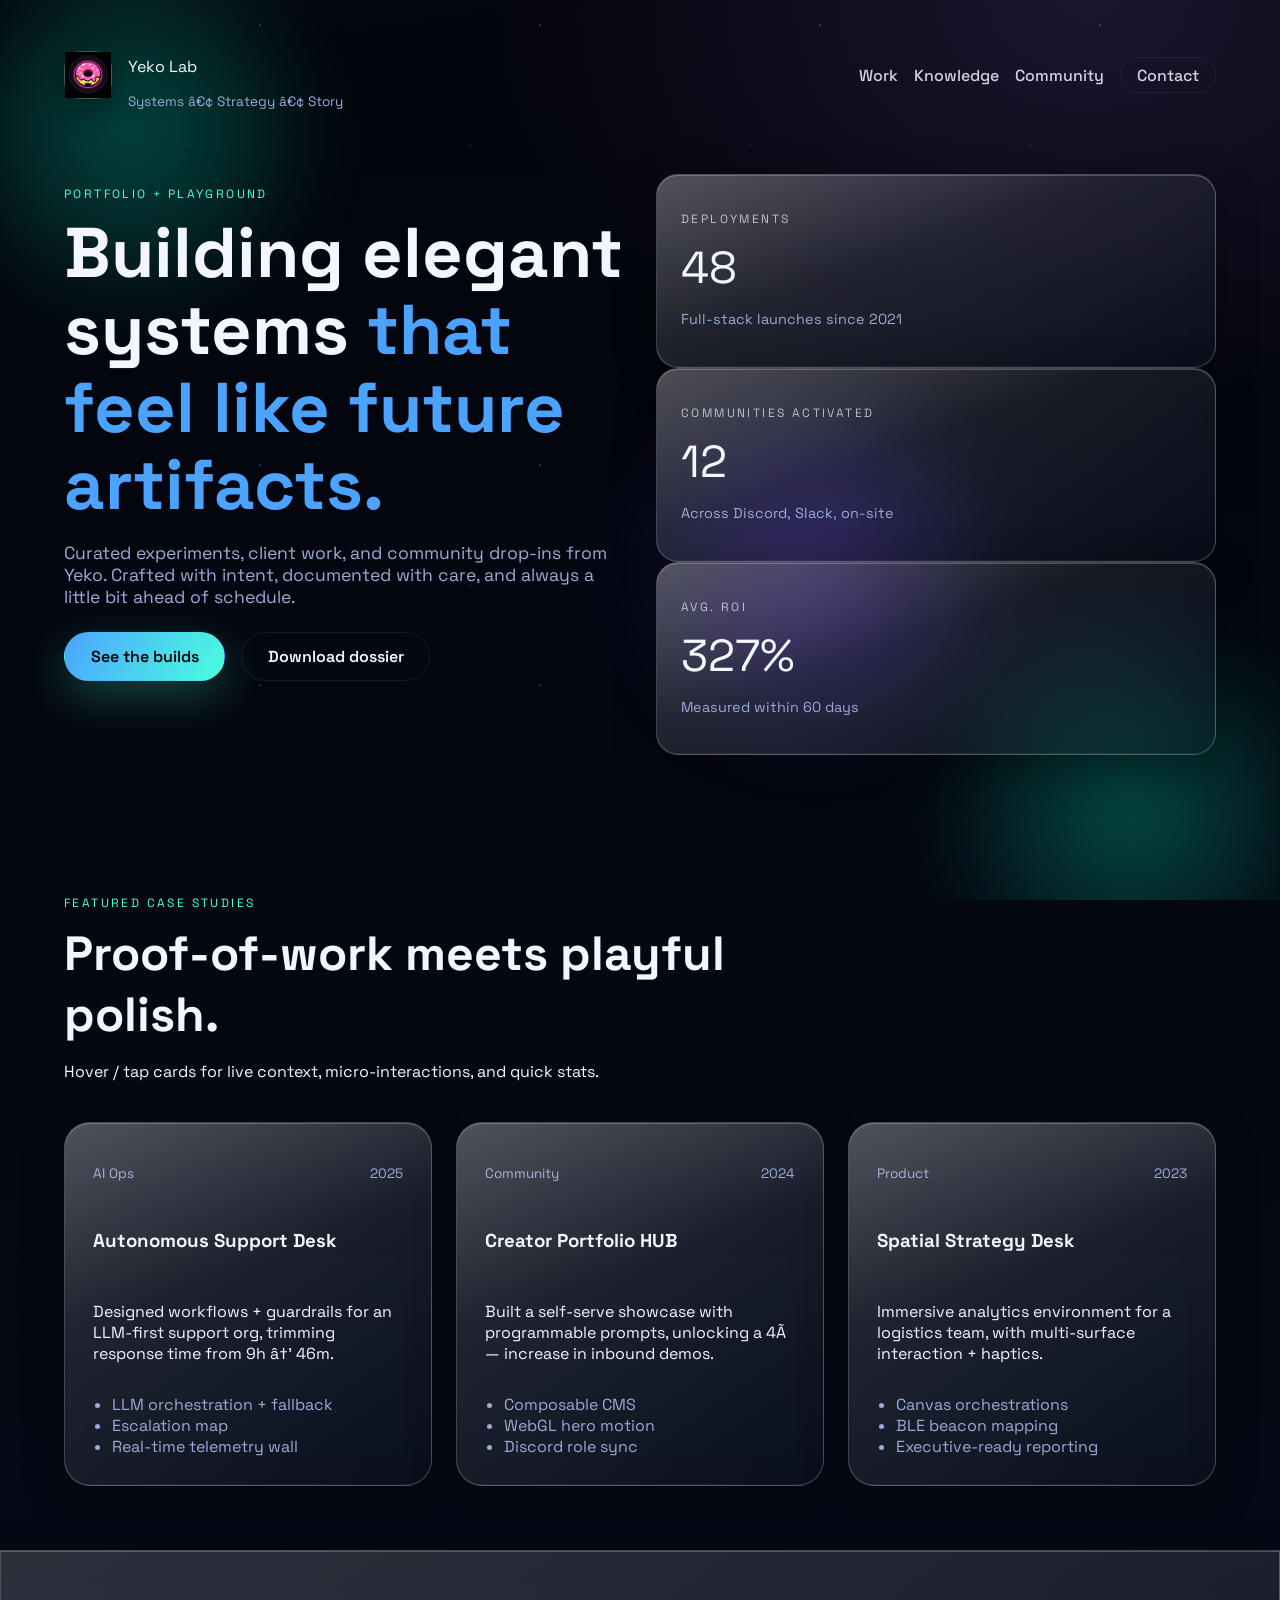
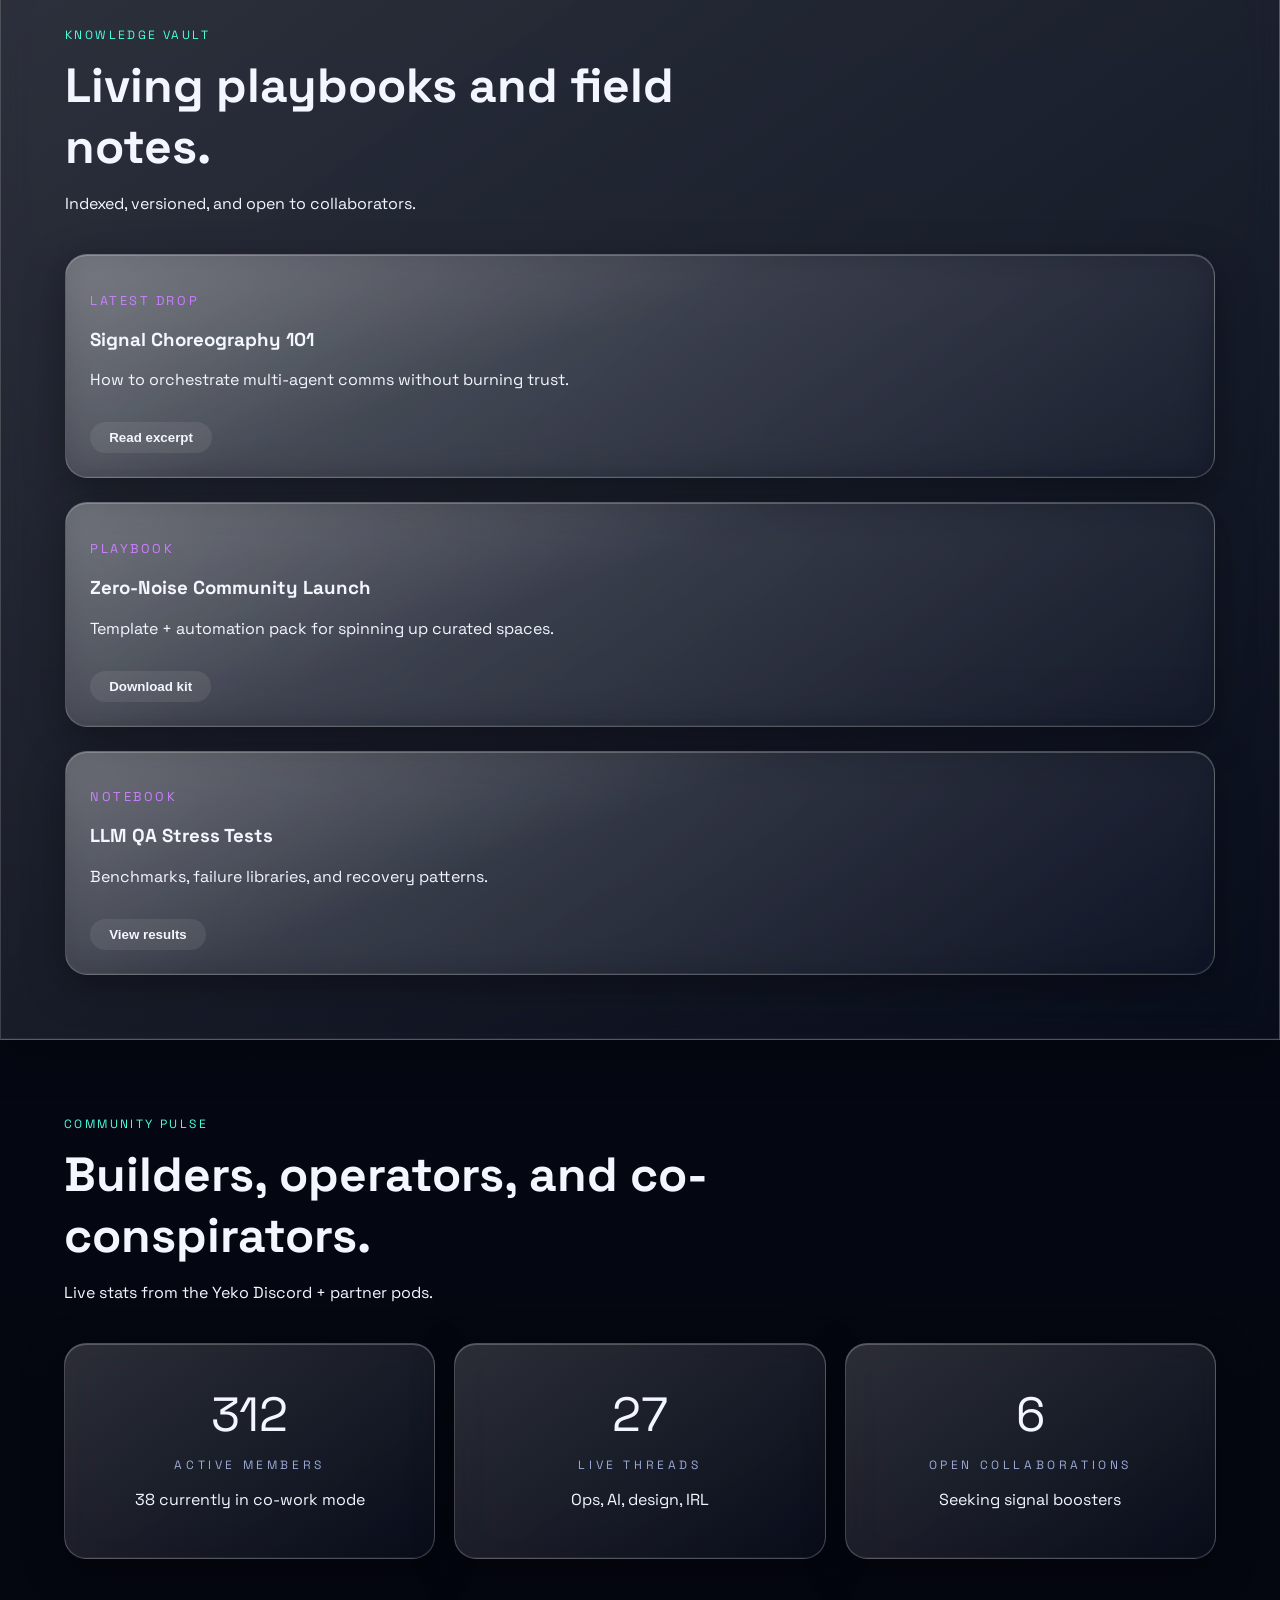
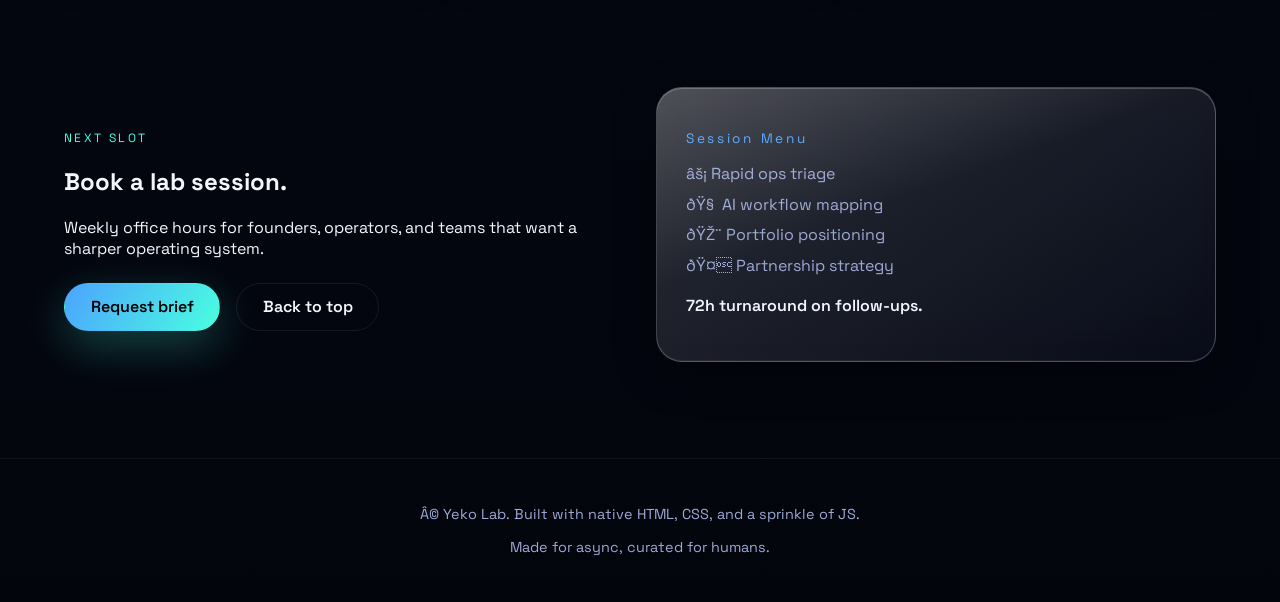
==== web/yeko-site/index.html @ 8ded2110 "Implement dark moving space background and liquid-glass panels; sync logo to uploaded server icon" ====
﻿<!DOCTYPE html>
<html lang="en">
  <head>
    <meta charset="UTF-8" />
    <meta name="viewport" content="width=device-width, initial-scale=1" />
    <title>Landing Page</title>
    <link rel="preconnect" href="https://fonts.googleapis.com" />
    <link rel="preconnect" href="https://fonts.gstatic.com" crossorigin />
    <link
      href="https://fonts.googleapis.com/css2?family=Space+Grotesk:wght@400;500;600;700&display=swap"
      rel="stylesheet"
    />
    <link rel="stylesheet" href="styles.css" />
  </head>
  <body>
    <div class="ambient">
      <span class="orb orb--one"></span>
      <span class="orb orb--two"></span>
      <span class="orb orb--three"></span>
    </div>

    <div class="noise"></div>

    <header class="hero" id="top">
      <nav class="nav">
        <div class="logo">
          <span class="logo__mark"><img src="./logo-donut-fang.png" alt="Server logo" /></span>
          <div>
            <p class="logo__title">Yeko Lab</p>
            <p class="logo__subtitle">Systems â€¢ Strategy â€¢ Story</p>
          </div>
        </div>
        <div class="nav__links">
          <a href="#work">Work</a>
          <a href="#knowledge">Knowledge</a>
          <a href="#community">Community</a>
          <a href="#contact" class="pill">Contact</a>
        </div>
      </nav>

      <div class="hero__content">
        <div>
          <p class="tag">Portfolio + Playground</p>
          <h1>
            Building elegant systems
            <span>that feel like future artifacts.</span>
          </h1>
          <p class="lede">
            Curated experiments, client work, and community drop-ins from Yeko.
            Crafted with intent, documented with care, and always a little bit
            ahead of schedule.
          </p>
          <div class="hero__actions">
            <a class="btn primary" href="#work">See the builds</a>
            <a class="btn ghost" href="#knowledge">Download dossier</a>
          </div>
        </div>
        <div class="hero__metrics">
          <div class="metric-card">
            <p class="metric-card__label">Deployments</p>
            <p class="metric-card__value">48</p>
            <p class="metric-card__hint">Full-stack launches since 2021</p>
          </div>
          <div class="metric-card">
            <p class="metric-card__label">Communities Activated</p>
            <p class="metric-card__value">12</p>
            <p class="metric-card__hint">Across Discord, Slack, on-site</p>
          </div>
          <div class="metric-card">
            <p class="metric-card__label">Avg. ROI</p>
            <p class="metric-card__value">327%</p>
            <p class="metric-card__hint">Measured within 60 days</p>
          </div>
        </div>
      </div>
    </header>

    <main>
      <section class="section" id="work">
        <div class="section__header">
          <p class="tag">Featured Case Studies</p>
          <h2>Proof-of-work meets playful polish.</h2>
          <p>
            Hover / tap cards for live context, micro-interactions, and quick
            stats.
          </p>
        </div>
        <div class="case-grid">
          <article class="case" data-tilt>
            <div class="case__meta">
              <p class="case__tag">AI Ops</p>
              <p class="case__year">2025</p>
            </div>
            <h3>Autonomous Support Desk</h3>
            <p>
              Designed workflows + guardrails for an LLM-first support org,
              trimming response time from 9h â†’ 46m.
            </p>
            <ul>
              <li>LLM orchestration + fallback</li>
              <li>Escalation map</li>
              <li>Real-time telemetry wall</li>
            </ul>
          </article>

          <article class="case" data-tilt>
            <div class="case__meta">
              <p class="case__tag">Community</p>
              <p class="case__year">2024</p>
            </div>
            <h3>Creator Portfolio HUB</h3>
            <p>
              Built a self-serve showcase with programmable prompts, unlocking a
              4Ã— increase in inbound demos.
            </p>
            <ul>
              <li>Composable CMS</li>
              <li>WebGL hero motion</li>
              <li>Discord role sync</li>
            </ul>
          </article>

          <article class="case" data-tilt>
            <div class="case__meta">
              <p class="case__tag">Product</p>
              <p class="case__year">2023</p>
            </div>
            <h3>Spatial Strategy Desk</h3>
            <p>
              Immersive analytics environment for a logistics team, with
              multi-surface interaction + haptics.
            </p>
            <ul>
              <li>Canvas orchestrations</li>
              <li>BLE beacon mapping</li>
              <li>Executive-ready reporting</li>
            </ul>
          </article>
        </div>
      </section>

      <section class="section section--alt" id="knowledge">
        <div class="section__header">
            <p class="tag">Knowledge Vault</p>
            <h2>Living playbooks and field notes.</h2>
            <p>Indexed, versioned, and open to collaborators.</p>
        </div>
        <div class="timeline">
          <article class="timeline__item">
            <p class="timeline__label">Latest Drop</p>
            <h3>Signal Choreography 101</h3>
            <p>How to orchestrate multi-agent comms without burning trust.</p>
            <button class="chip">Read excerpt</button>
          </article>
          <article class="timeline__item">
            <p class="timeline__label">Playbook</p>
            <h3>Zero-Noise Community Launch</h3>
            <p>Template + automation pack for spinning up curated spaces.</p>
            <button class="chip">Download kit</button>
          </article>
          <article class="timeline__item">
            <p class="timeline__label">Notebook</p>
            <h3>LLM QA Stress Tests</h3>
            <p>Benchmarks, failure libraries, and recovery patterns.</p>
            <button class="chip">View results</button>
          </article>
        </div>
      </section>

      <section class="section" id="community">
        <div class="section__header">
          <p class="tag">Community Pulse</p>
          <h2>Builders, operators, and co-conspirators.</h2>
          <p>Live stats from the Yeko Discord + partner pods.</p>
        </div>
        <div class="community-grid">
          <div class="community-card" data-spark>
            <p class="community-card__value">312</p>
            <p class="community-card__label">Active Members</p>
            <p class="community-card__hint">38 currently in co-work mode</p>
          </div>
          <div class="community-card" data-spark>
            <p class="community-card__value">27</p>
            <p class="community-card__label">Live Threads</p>
            <p class="community-card__hint">Ops, AI, design, IRL</p>
          </div>
          <div class="community-card" data-spark>
            <p class="community-card__value">6</p>
            <p class="community-card__label">Open Collaborations</p>
            <p class="community-card__hint">Seeking signal boosters</p>
          </div>
        </div>
      </section>

      <section class="section section--cta" id="contact">
        <div class="cta">
          <div>
            <p class="tag">Next Slot</p>
            <h2>Book a lab session.</h2>
            <p>
              Weekly office hours for founders, operators, and teams that want a
              sharper operating system.
            </p>
            <div class="hero__actions">
              <a class="btn primary" href="mailto:hello@yeko.studio">Request brief</a>
              <a class="btn ghost" href="#top">Back to top</a>
            </div>
          </div>
          <div class="cta__card" data-tilt>
            <p class="cta__title">Session Menu</p>
            <ul>
              <li>âš¡ Rapid ops triage</li>
              <li>ðŸ§  AI workflow mapping</li>
              <li>ðŸŽ¨ Portfolio positioning</li>
              <li>ðŸ¤ Partnership strategy</li>
            </ul>
            <p class="cta__footer">72h turnaround on follow-ups.</p>
          </div>
        </div>
      </section>
    </main>

    <footer class="footer">
      <p>Â© <span id="year"></span> Yeko Lab. Built with native HTML, CSS, and a sprinkle of JS.</p>
      <p>Made for async, curated for humans.</p>
    </footer>

    <script src="script.js"></script>
  </body>
</html>
---- web/yeko-site/styles.css ----
﻿:root {
  font-family: "Space Grotesk", system-ui, -apple-system, BlinkMacSystemFont, "Segoe UI", sans-serif;
  color-scheme: dark;
  --bg: #04050a;
  --fg: #f4f6ff;
  --muted: #9caad6;
  --accent: #49ffe0;
  --accent-2: #4ca3ff;
  --accent-3: #c26eff;
  --glass: rgba(11, 13, 25, 0.9);
  --border: rgba(255, 255, 255, 0.08);
}

* {
  box-sizing: border-box;
}

body {
  margin: 0;
  min-height: 100vh;
  background:
    radial-gradient(circle at 20% 10%, rgba(76, 163, 255, 0.2), transparent 45%),
    radial-gradient(circle at 80% 0%, rgba(194, 110, 255, 0.18), transparent 40%),
    linear-gradient(180deg, #02030a 0%, #050814 45%, #03040b 100%);
  color: var(--fg);
  overflow-x: hidden;
}

a {
  color: var(--fg);
  text-decoration: none;
}

.ambient {
  position: fixed;
  inset: 0;
  overflow: hidden;
  pointer-events: none;
  z-index: 0;
}

.orb {
  position: absolute;
  width: 420px;
  height: 420px;
  background: radial-gradient(circle, rgba(60, 255, 208, 0.35), transparent 70%);
  filter: blur(30px);
  animation: float 18s ease-in-out infinite;
}

.orb--one { top: -80px; left: -80px; }
.orb--two { bottom: -120px; right: -60px; animation-duration: 22s; }
.orb--three { top: 40%; right: 20%; animation-duration: 26s; background: radial-gradient(circle, rgba(99, 71, 255, 0.4), transparent 70%); }

@keyframes float {
  0% { transform: translate3d(0, 0, 0); }
  50% { transform: translate3d(30px, -20px, 0); }
  100% { transform: translate3d(0, 0, 0); }
}

.noise {
  position: fixed;
  inset: 0;
  background-image: url("data:image/svg+xml,%3Csvg xmlns='http://www.w3.org/2000/svg' width='300' height='300' viewBox='0 0 300 300'%3E%3Crect width='300' height='300' fill='rgba(0,0,0,0)'/%3E%3Ccircle cx='10' cy='10' r='1' fill='rgba(255,255,255,0.03)'/%3E%3C/svg%3E");
  opacity: 0.4;
  mix-blend-mode: screen;
  pointer-events: none;
  z-index: 0;
}

.hero {
  position: relative;
  z-index: 1;
  padding: 2.5rem clamp(1.5rem, 5vw, 4rem) 4rem;
}

.nav {
  display: flex;
  justify-content: space-between;
  align-items: center;
  gap: 1rem;
}

.logo {
  display: flex;
  align-items: center;
  gap: 1rem;
}

.logo__mark {
  width: 48px;
  height: 48px;
  border-radius: 16px;
  background: linear-gradient(135deg, var(--accent-2), var(--accent));
  display: grid;
  place-items: center;
  font-weight: 700;
}

.logo__subtitle {
  color: var(--muted);
  margin: 0;
  font-size: 0.85rem;
}

.nav__links {
  display: flex;
  gap: 1rem;
  align-items: center;
}

.nav__links a {
  font-weight: 500;
  opacity: 0.85;
}

.nav__links .pill {
  border: 1px solid var(--border);
  padding: 0.4rem 1rem;
  border-radius: 999px;
  transition: border-color 0.3s;
}

.nav__links .pill:hover {
  border-color: var(--accent);
}

.hero__content {
  margin-top: 4rem;
  display: grid;
  grid-template-columns: repeat(auto-fit, minmax(280px, 1fr));
  gap: 2rem;
}

.tag {
  text-transform: uppercase;
  letter-spacing: 0.2em;
  font-size: 0.75rem;
  color: var(--accent);
}

.hero h1 {
  font-size: clamp(2.8rem, 6vw, 4.4rem);
  line-height: 1.1;
  margin: 0.8rem 0 1rem;
}

.hero h1 span {
  color: var(--accent-2);
}

.lede {
  color: var(--muted);
  font-size: 1.1rem;
  max-width: 52ch;
}

.hero__actions {
  display: flex;
  flex-wrap: wrap;
  gap: 1rem;
  margin-top: 1.5rem;
}

.btn {
  display: inline-flex;
  align-items: center;
  justify-content: center;
  padding: 0.8rem 1.6rem;
  border-radius: 999px;
  font-weight: 600;
  border: 1px solid transparent;
  cursor: pointer;
  transition: transform 0.2s, box-shadow 0.2s;
}

.btn.primary {
  background: linear-gradient(120deg, var(--accent-2), var(--accent));
  color: #020205;
  box-shadow: 0 15px 45px rgba(73, 255, 224, 0.25);
}

.btn.ghost {
  border-color: var(--border);
  color: var(--fg);
}

.btn:hover {
  transform: translateY(-3px);
}

.metric-card {
  background: rgba(7, 10, 20, 0.8);
  border: 1px solid var(--border);
  padding: 1.5rem;
  border-radius: 22px;
  backdrop-filter: blur(16px);
  box-shadow: 0 20px 60px rgba(0, 0, 0, 0.4);
}

.metric-card__label {
  opacity: 0.7;
  text-transform: uppercase;
  font-size: 0.75rem;
  letter-spacing: 0.2em;
}

.metric-card__value {
  font-size: 2.8rem;
  margin: 0.5rem 0;
}

.metric-card__hint {
  color: var(--muted);
  font-size: 0.9rem;
}

main {
  position: relative;
  z-index: 1;
}

.section {
  padding: 4rem clamp(1.5rem, 5vw, 4rem);
}

.section--alt {
  background: rgba(4, 6, 12, 0.7);
}

.section__header {
  max-width: 720px;
  margin-bottom: 2.5rem;
}

.section__header h2 {
  font-size: clamp(2rem, 4vw, 3rem);
  margin: 0.4rem 0 0.6rem;
}

.case-grid {
  display: grid;
  grid-template-columns: repeat(auto-fit, minmax(280px, 1fr));
  gap: 1.5rem;
}

.case {
  padding: 1.75rem;
  border-radius: 26px;
  background: rgba(10, 14, 25, 0.8);
  border: 1px solid var(--border);
  min-height: 340px;
  display: flex;
  flex-direction: column;
  gap: 0.9rem;
  transition: transform 0.4s ease, border-color 0.2s ease;
  transform-style: preserve-3d;
}

.case:hover {
  border-color: rgba(73, 255, 224, 0.4);
  transform: translateY(-8px);
}

.case__meta {
  display: flex;
  justify-content: space-between;
  font-size: 0.85rem;
  color: var(--muted);
}

.case ul {
  padding-left: 1.2rem;
  margin: 0;
  color: var(--muted);
}

.section--alt .timeline {
  display: grid;
  gap: 1.5rem;
}

.timeline__item {
  padding: 1.5rem;
  border-radius: 22px;
  border: 1px solid var(--border);
  background: rgba(8, 12, 22, 0.8);
  box-shadow: inset 0 0 0 1px rgba(255, 255, 255, 0.02);
}

.timeline__label {
  color: var(--accent-3);
  font-size: 0.8rem;
  letter-spacing: 0.2em;
  text-transform: uppercase;
}

.chip {
  margin-top: 1rem;
  padding: 0.5rem 1.2rem;
  border-radius: 999px;
  border: none;
  background: rgba(255, 255, 255, 0.08);
  color: var(--fg);
  font-weight: 600;
  cursor: pointer;
  transition: background 0.3s;
}

.chip:hover {
  background: rgba(73, 255, 224, 0.2);
}

.community-grid {
  display: grid;
  grid-template-columns: repeat(auto-fit, minmax(220px, 1fr));
  gap: 1.2rem;
}

.community-card {
  padding: 2rem 1.5rem;
  border-radius: 22px;
  border: 1px solid var(--border);
  background: rgba(5, 10, 20, 0.85);
  text-align: center;
  position: relative;
  overflow: hidden;
}

.community-card::after {
  content: "";
  position: absolute;
  inset: 1px;
  border-radius: inherit;
  background: radial-gradient(circle, rgba(73, 255, 224, 0.1), transparent 70%);
  opacity: 0;
  transition: opacity 0.4s;
}

.community-card:hover::after {
  opacity: 1;
}

.community-card__value {
  font-size: 3rem;
  margin: 0.5rem 0;
}

.community-card__label {
  text-transform: uppercase;
  font-size: 0.75rem;
  letter-spacing: 0.3em;
  color: var(--muted);
}

.section--cta {
  padding-bottom: 6rem;
}

.cta {
  display: grid;
  grid-template-columns: repeat(auto-fit, minmax(280px, 1fr));
  gap: 2rem;
  align-items: center;
}

.cta__card {
  padding: 1.8rem;
  border-radius: 26px;
  border: 1px solid var(--border);
  background: rgba(8, 12, 25, 0.85);
}

.cta__title {
  font-size: 0.85rem;
  letter-spacing: 0.2em;
  color: var(--accent-2);
}

.cta__card ul {
  list-style: none;
  padding: 0;
  margin: 1rem 0 0;
  display: flex;
  flex-direction: column;
  gap: 0.6rem;
  color: var(--muted);
}

.cta__footer {
  margin-top: 1.2rem;
  color: var(--fg);
  font-weight: 600;
}

.footer {
  text-align: center;
  padding: 2rem;
  color: var(--muted);
  font-size: 0.9rem;
  border-top: 1px solid rgba(255, 255, 255, 0.05);
}

[data-reveal] {
  opacity: 0;
  transform: translateY(20px);
  transition: opacity 0.8s ease, transform 0.8s ease;
}

[data-reveal].is-visible {
  opacity: 1;
  transform: translateY(0);
}

@media (max-width: 720px) {
  .nav__links {
    flex-wrap: wrap;
    justify-content: flex-end;
  }

  .hero {
    padding-top: 1.5rem;
  }

  .hero__content {
    margin-top: 2rem;
  }

  .case {
    min-height: 0;
  }
}

.metric-card,
.case,
.timeline__item,
.community-card,
.cta__card,
.section--alt {
  background: rgba(10, 16, 32, 0.35) !important;
  backdrop-filter: blur(14px) saturate(1.1);
  -webkit-backdrop-filter: blur(14px) saturate(1.1);
  border: 1px solid rgba(255, 255, 255, 0.14) !important;
}

/* === Space Theme Overrides === */
.ambient::before,
.ambient::after {
  content: "";
  position: absolute;
  inset: -20%;
  background-repeat: repeat;
  pointer-events: none;
}

.ambient::before {
  background-image:
    radial-gradient(2px 2px at 20px 30px, rgba(255,255,255,0.9), transparent 45%),
    radial-gradient(1.5px 1.5px at 120px 80px, rgba(173,216,255,0.85), transparent 45%),
    radial-gradient(1.8px 1.8px at 240px 140px, rgba(255,220,255,0.8), transparent 45%);
  background-size: 280px 220px;
  animation: starDriftA 90s linear infinite;
  opacity: 0.55;
}

.ambient::after {
  background-image:
    radial-gradient(1.2px 1.2px at 50px 60px, rgba(255,255,255,0.85), transparent 45%),
    radial-gradient(1.4px 1.4px at 180px 130px, rgba(146,192,255,0.8), transparent 45%),
    radial-gradient(1px 1px at 260px 40px, rgba(214,181,255,0.8), transparent 45%);
  background-size: 320px 260px;
  animation: starDriftB 140s linear infinite;
  opacity: 0.45;
}

@keyframes starDriftA {
  from { transform: translate3d(0, 0, 0); }
  to { transform: translate3d(-220px, -140px, 0); }
}

@keyframes starDriftB {
  from { transform: translate3d(0, 0, 0); }
  to { transform: translate3d(-320px, -190px, 0); }
}

.metric-card,
.case,
.timeline__item,
.community-card,
.cta__card,
.section--alt,
.purpose-card,
.discord-card {
  background: rgba(10, 16, 32, 0.35) !important;
  border: 1px solid rgba(255, 255, 255, 0.14) !important;
  backdrop-filter: blur(14px) saturate(1.1);
  -webkit-backdrop-filter: blur(14px) saturate(1.1);
}

.logo__mark svg{width:100%;height:100%;display:block}


.logo__mark img{width:100%;height:100%;object-fit:cover;display:block}


/* stronger live-space + glass emphasis */
.ambient::before{animation: starDriftA 55s linear infinite !important; opacity:.72 !important;}
.ambient::after{animation: starDriftB 95s linear infinite !important; opacity:.62 !important;}
.metric-card,.case,.timeline__item,.community-card,.cta__card,.section--alt,.purpose-card,.discord-card{
  background: rgba(8, 14, 30, 0.28) !important;
  border: 1px solid rgba(255,255,255,0.20) !important;
  backdrop-filter: blur(18px) saturate(1.2) !important;
  -webkit-backdrop-filter: blur(18px) saturate(1.2) !important;
}

/* === Liquid Glass + Dark Moving Space Theme (override) === */
:root{
  --bg:#04070f;
  --glass-fill: rgba(18, 24, 42, 0.34);
  --glass-stroke: rgba(255,255,255,0.22);
  --glass-highlight: rgba(255,255,255,0.32);
}

body{
  background:
    radial-gradient(1200px 700px at 20% -10%, rgba(99,126,255,0.22), transparent 60%),
    radial-gradient(1000px 700px at 85% 0%, rgba(171,120,255,0.14), transparent 60%),
    linear-gradient(180deg, #03050c 0%, #060a16 45%, #03050d 100%) !important;
}

.ambient{
  filter: saturate(1.15);
}

.ambient::before,
.ambient::after{
  content:"";
  position:absolute;
  inset:-25%;
  pointer-events:none;
  background-repeat:repeat;
}

.ambient::before{
  background-image:
    radial-gradient(2px 2px at 20px 30px, rgba(255,255,255,.92), transparent 45%),
    radial-gradient(1.5px 1.5px at 110px 90px, rgba(162,201,255,.86), transparent 45%),
    radial-gradient(1.8px 1.8px at 230px 150px, rgba(221,196,255,.85), transparent 45%);
  background-size: 280px 220px;
  animation: starfieldDriftA 58s linear infinite;
  opacity:.62;
}

.ambient::after{
  background-image:
    radial-gradient(1.1px 1.1px at 60px 60px, rgba(255,255,255,.85), transparent 45%),
    radial-gradient(1.5px 1.5px at 160px 120px, rgba(151,190,255,.8), transparent 45%),
    radial-gradient(1px 1px at 260px 30px, rgba(224,201,255,.8), transparent 45%);
  background-size: 340px 260px;
  animation: starfieldDriftB 96s linear infinite;
  opacity:.5;
}

@keyframes starfieldDriftA { from {transform:translate3d(0,0,0)} to {transform:translate3d(-280px,-180px,0)} }
@keyframes starfieldDriftB { from {transform:translate3d(0,0,0)} to {transform:translate3d(-360px,-220px,0)} }

/* stronger moving nebula orbs */
.orb{filter: blur(36px) saturate(1.2) !important; opacity:.8}
.orb--one{animation-duration: 22s !important}
.orb--two{animation-duration: 30s !important}
.orb--three{animation-duration: 38s !important}

/* Liquid glass panels */
.metric-card,
.case,
.timeline__item,
.community-card,
.cta__card,
.section--alt,
.purpose-card,
.discord-card{
  position: relative;
  overflow: hidden;
  background: linear-gradient(145deg, rgba(255,255,255,0.16), var(--glass-fill)) !important;
  border: 1px solid var(--glass-stroke) !important;
  box-shadow:
    0 12px 40px rgba(0,0,0,.34),
    inset 0 1px 0 rgba(255,255,255,.22),
    inset 0 -1px 0 rgba(255,255,255,.06);
  backdrop-filter: blur(18px) saturate(1.25) contrast(1.04);
  -webkit-backdrop-filter: blur(18px) saturate(1.25) contrast(1.04);
}

.metric-card::before,
.case::before,
.timeline__item::before,
.cta__card::before{
  content:"";
  position:absolute;
  inset:0;
  pointer-events:none;
  background: linear-gradient(160deg, rgba(255,255,255,.34), rgba(255,255,255,0) 42%);
  opacity:.5;
}

.logo__mark{
  background: transparent !important;
  border: 1px solid rgba(255,255,255,0.22) !important;
  box-shadow: 0 10px 25px rgba(0,0,0,.32);
}
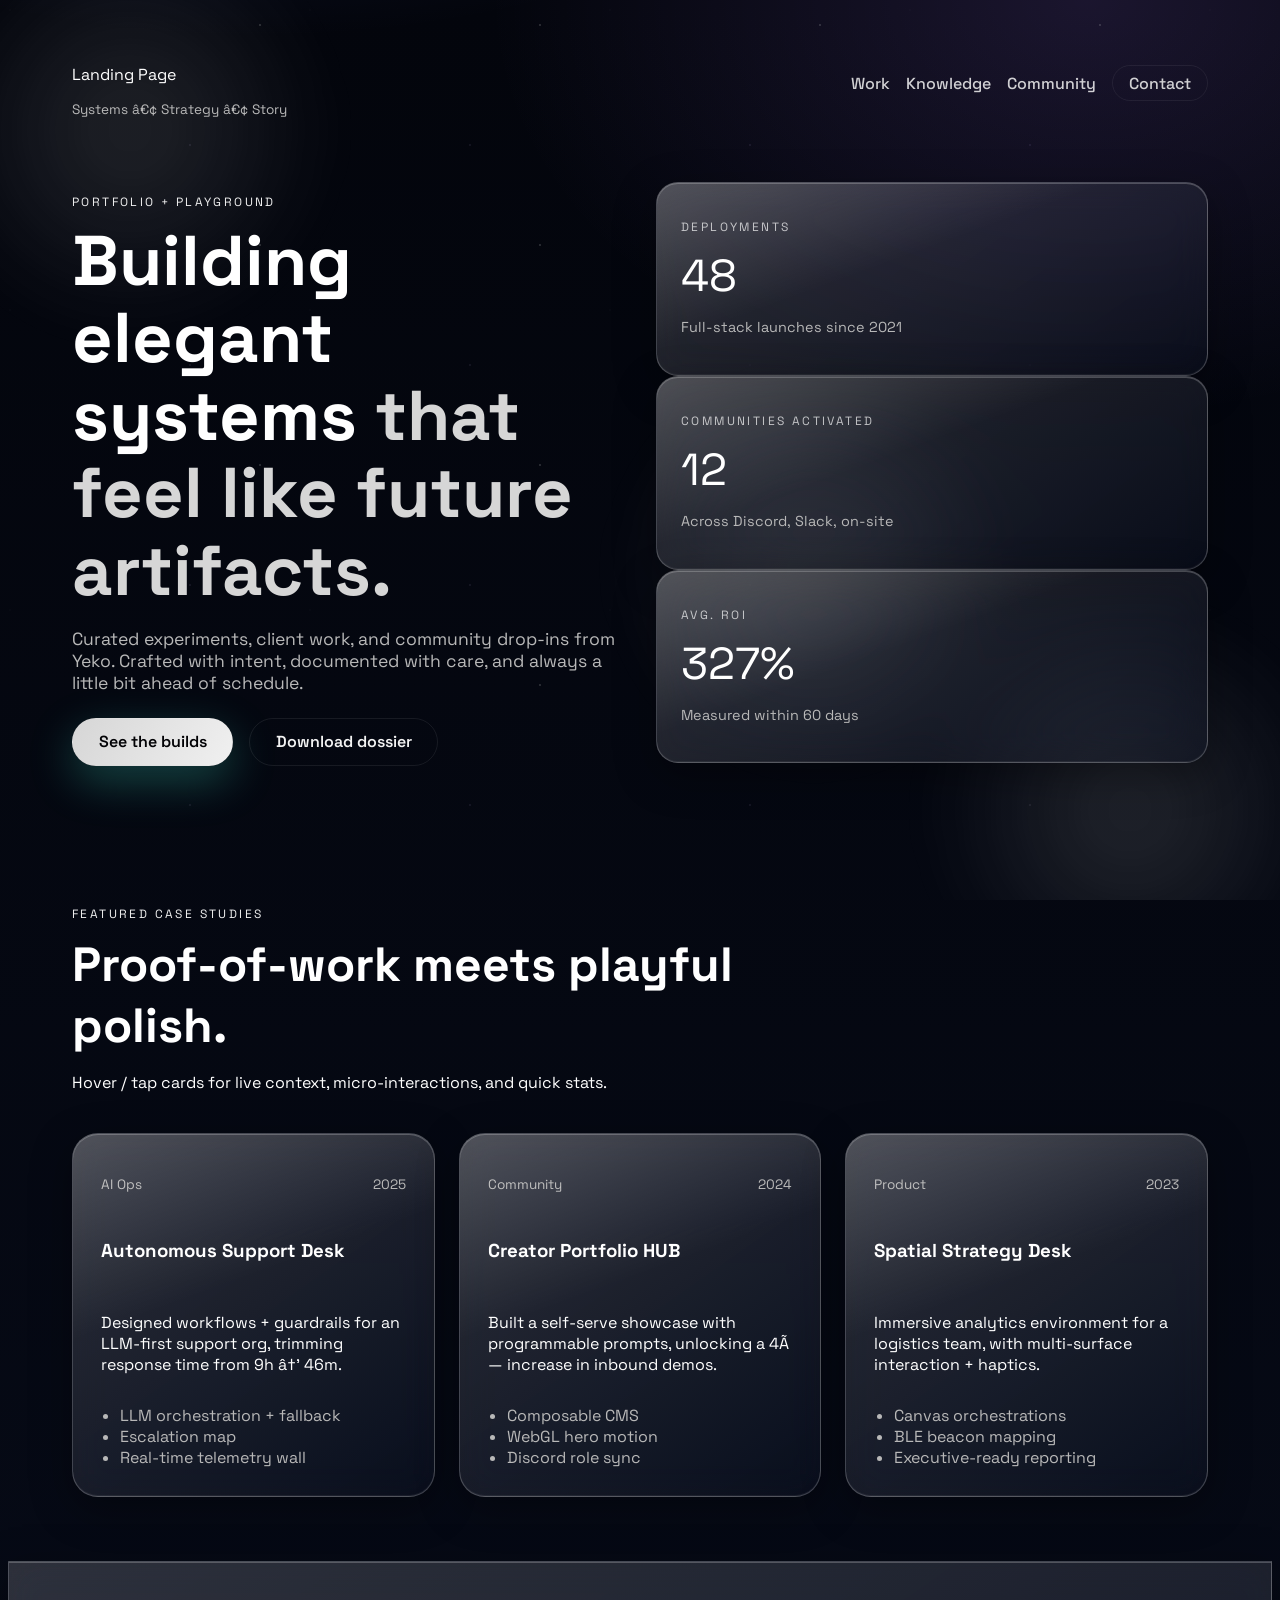
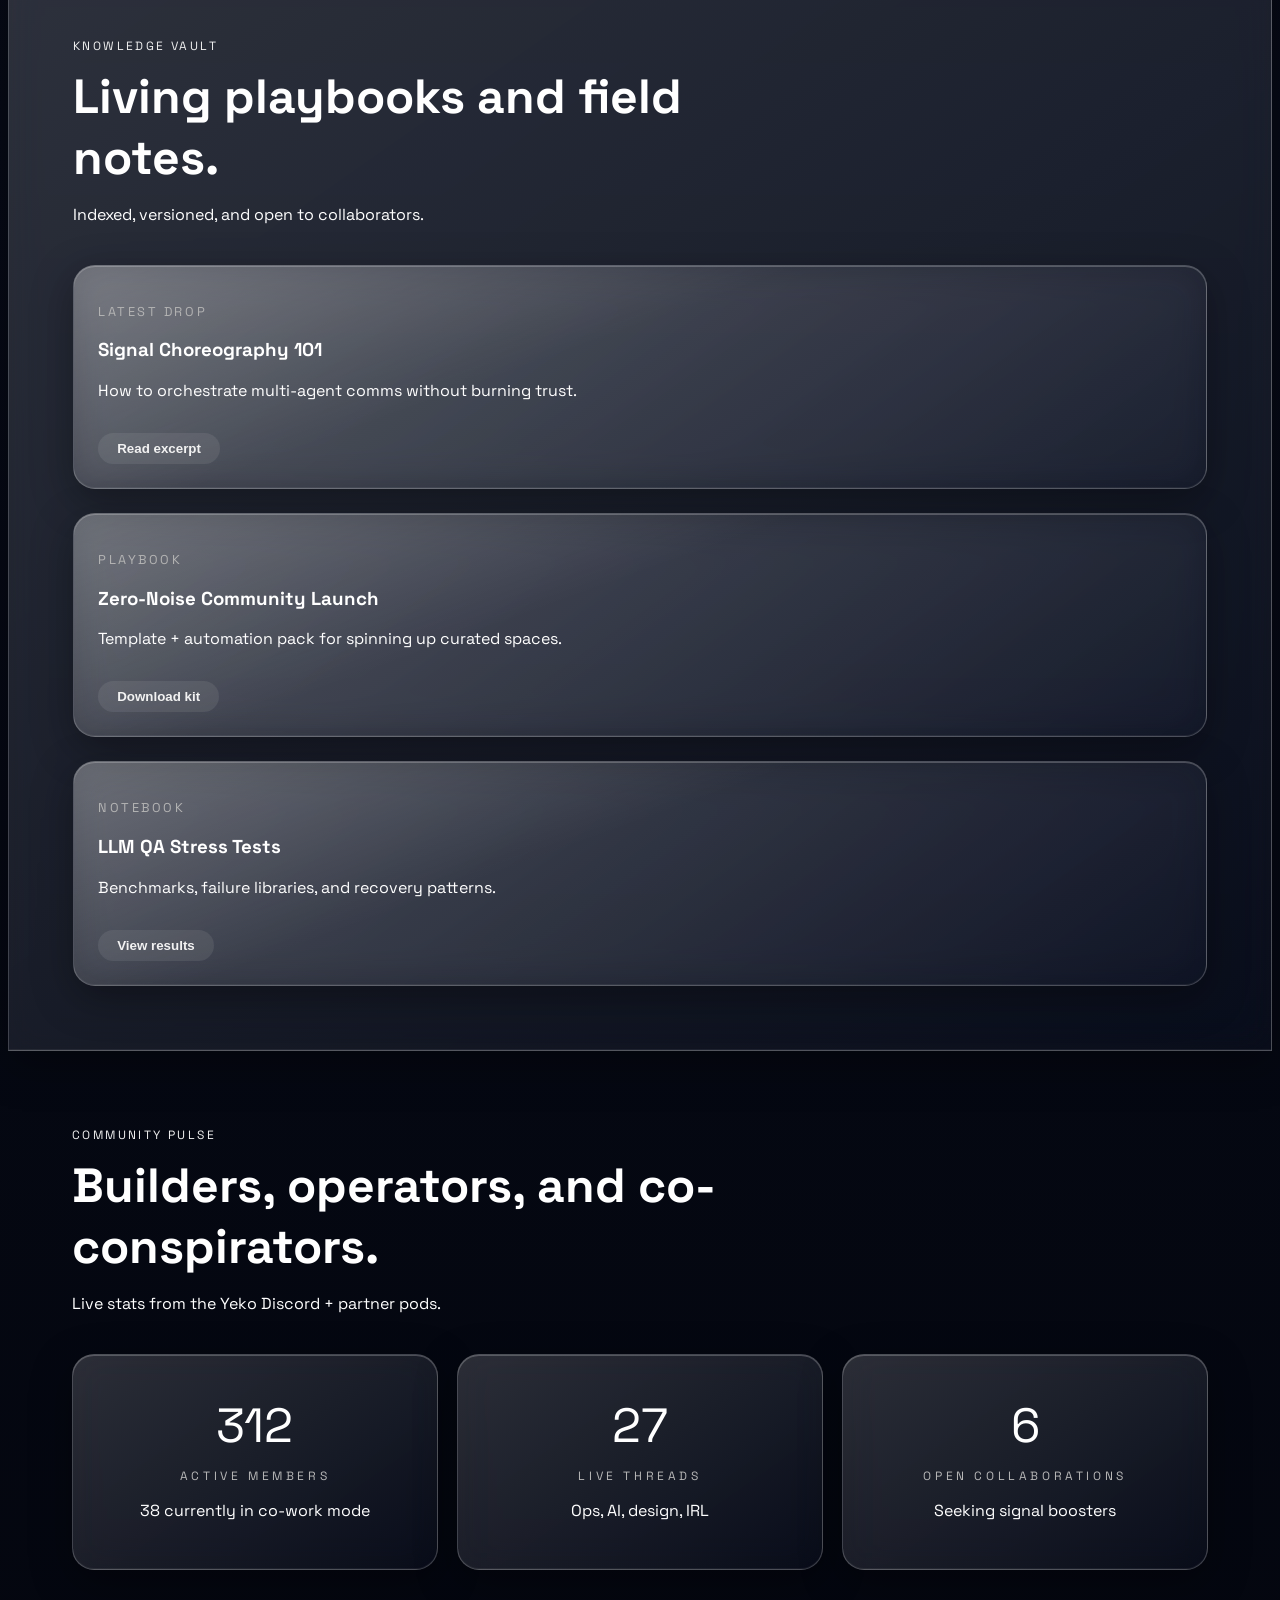
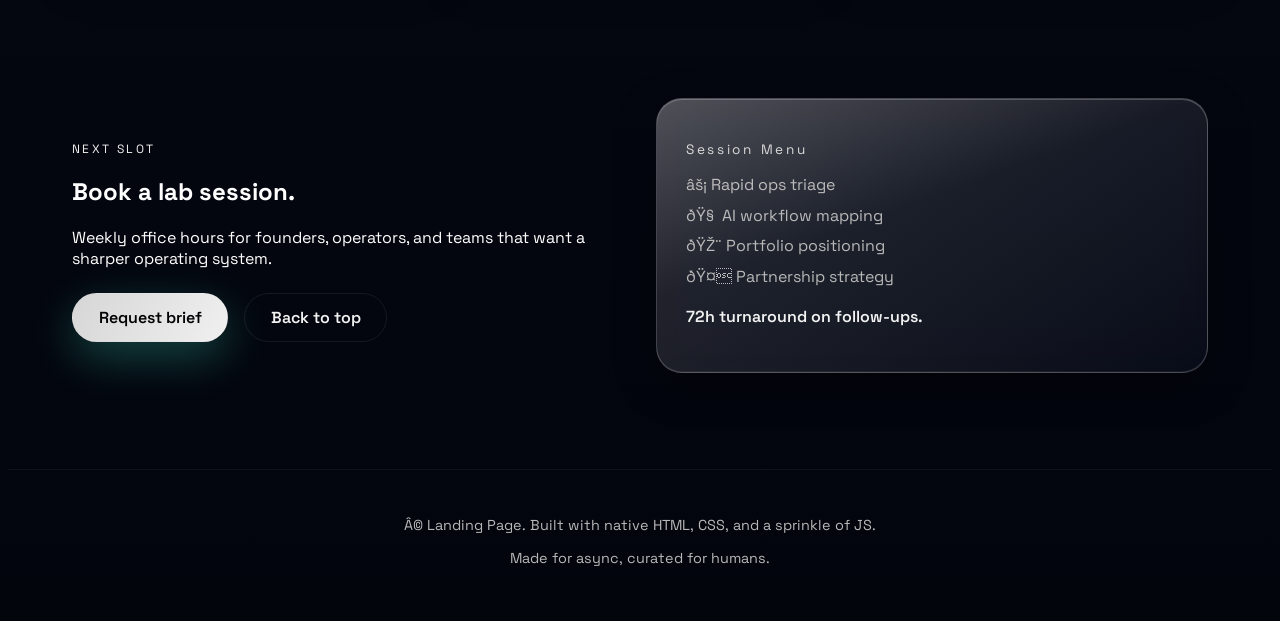
==== commit dec98c5c: "Rebrand landing to monochrome black/white, remove logo and Yeko Lab branding" ====
--- a/web/yeko-site/index.html
+++ b/web/yeko-site/index.html
@@ -24,9 +24,9 @@
     <header class="hero" id="top">
       <nav class="nav">
         <div class="logo">
-          <span class="logo__mark"><img src="./logo-donut-fang.png" alt="Server logo" /></span>
+          
           <div>
-            <p class="logo__title">Yeko Lab</p>
+            <p class="logo__title">Landing Page</p>
             <p class="logo__subtitle">Systems â€¢ Strategy â€¢ Story</p>
           </div>
         </div>
@@ -221,7 +221,7 @@
     </main>
 
     <footer class="footer">
-      <p>Â© <span id="year"></span> Yeko Lab. Built with native HTML, CSS, and a sprinkle of JS.</p>
+      <p>Â© <span id="year"></span> Landing Page. Built with native HTML, CSS, and a sprinkle of JS.</p>
       <p>Made for async, curated for humans.</p>
     </footer>
 
@@ -231,3 +231,4 @@
 
 
 
+
--- a/web/yeko-site/styles.css
+++ b/web/yeko-site/styles.css
@@ -1,12 +1,12 @@
 ﻿:root {
   font-family: "Space Grotesk", system-ui, -apple-system, BlinkMacSystemFont, "Segoe UI", sans-serif;
   color-scheme: dark;
-  --bg: #04050a;
-  --fg: #f4f6ff;
-  --muted: #9caad6;
-  --accent: #49ffe0;
-  --accent-2: #4ca3ff;
-  --accent-3: #c26eff;
+  --bg: #050505;
+  --fg: #f2f2f2;
+  --muted: #b8b8b8;
+  --accent: #f0f0f0;
+  --accent-2: #d6d6d6;
+  --accent-3: #a9a9a9;
   --glass: rgba(11, 13, 25, 0.9);
   --border: rgba(255, 255, 255, 0.08);
 }
@@ -15,16 +15,7 @@
   box-sizing: border-box;
 }
 
-body {
-  margin: 0;
-  min-height: 100vh;
-  background:
-    radial-gradient(circle at 20% 10%, rgba(76, 163, 255, 0.2), transparent 45%),
-    radial-gradient(circle at 80% 0%, rgba(194, 110, 255, 0.18), transparent 40%),
-    linear-gradient(180deg, #02030a 0%, #050814 45%, #03040b 100%);
-  color: var(--fg);
-  overflow-x: hidden;
-}
+body {`n  margin: 0;`n  min-height: 100vh;`n  background: linear-gradient(180deg, #020202 0%, #0a0a0a 50%, #030303 100%);`n  color: var(--fg);`n  overflow-x: hidden;`n}
 
 a {
   color: var(--fg);
@@ -43,14 +34,14 @@
   position: absolute;
   width: 420px;
   height: 420px;
-  background: radial-gradient(circle, rgba(60, 255, 208, 0.35), transparent 70%);
+  background: radial-gradient(circle, rgba(255,255,255,0.16), transparent 70%);
   filter: blur(30px);
   animation: float 18s ease-in-out infinite;
 }
 
 .orb--one { top: -80px; left: -80px; }
 .orb--two { bottom: -120px; right: -60px; animation-duration: 22s; }
-.orb--three { top: 40%; right: 20%; animation-duration: 26s; background: radial-gradient(circle, rgba(99, 71, 255, 0.4), transparent 70%); }
+.orb--three { top: 40%; right: 20%; animation-duration: 26s; background: radial-gradient(circle, rgba(255,255,255,0.12), transparent 70%); }
 
 @keyframes float {
   0% { transform: translate3d(0, 0, 0); }
@@ -437,7 +428,7 @@
 .community-card,
 .cta__card,
 .section--alt {
-  background: rgba(10, 16, 32, 0.35) !important;
+  background: rgba(18,18,18,0.45) !important;
   backdrop-filter: blur(14px) saturate(1.1);
   -webkit-backdrop-filter: blur(14px) saturate(1.1);
   border: 1px solid rgba(255, 255, 255, 0.14) !important;
@@ -491,7 +482,7 @@
 .section--alt,
 .purpose-card,
 .discord-card {
-  background: rgba(10, 16, 32, 0.35) !important;
+  background: rgba(18,18,18,0.45) !important;
   border: 1px solid rgba(255, 255, 255, 0.14) !important;
   backdrop-filter: blur(14px) saturate(1.1);
   -webkit-backdrop-filter: blur(14px) saturate(1.1);
@@ -507,15 +498,15 @@
 .ambient::before{animation: starDriftA 55s linear infinite !important; opacity:.72 !important;}
 .ambient::after{animation: starDriftB 95s linear infinite !important; opacity:.62 !important;}
 .metric-card,.case,.timeline__item,.community-card,.cta__card,.section--alt,.purpose-card,.discord-card{
-  background: rgba(8, 14, 30, 0.28) !important;
-  border: 1px solid rgba(255,255,255,0.20) !important;
+  background: rgba(18,18,18,0.45) !important;
+  border: 1px solid rgba(255,255,255,0.18) !important;
   backdrop-filter: blur(18px) saturate(1.2) !important;
   -webkit-backdrop-filter: blur(18px) saturate(1.2) !important;
 }
 
 /* === Liquid Glass + Dark Moving Space Theme (override) === */
 :root{
-  --bg:#04070f;
+  --bg: #050505;
   --glass-fill: rgba(18, 24, 42, 0.34);
   --glass-stroke: rgba(255,255,255,0.22);
   --glass-highlight: rgba(255,255,255,0.32);
@@ -608,3 +599,6 @@
   border: 1px solid rgba(255,255,255,0.22) !important;
   box-shadow: 0 10px 25px rgba(0,0,0,.32);
 }
+
+.logo__mark{display:none !important}
+
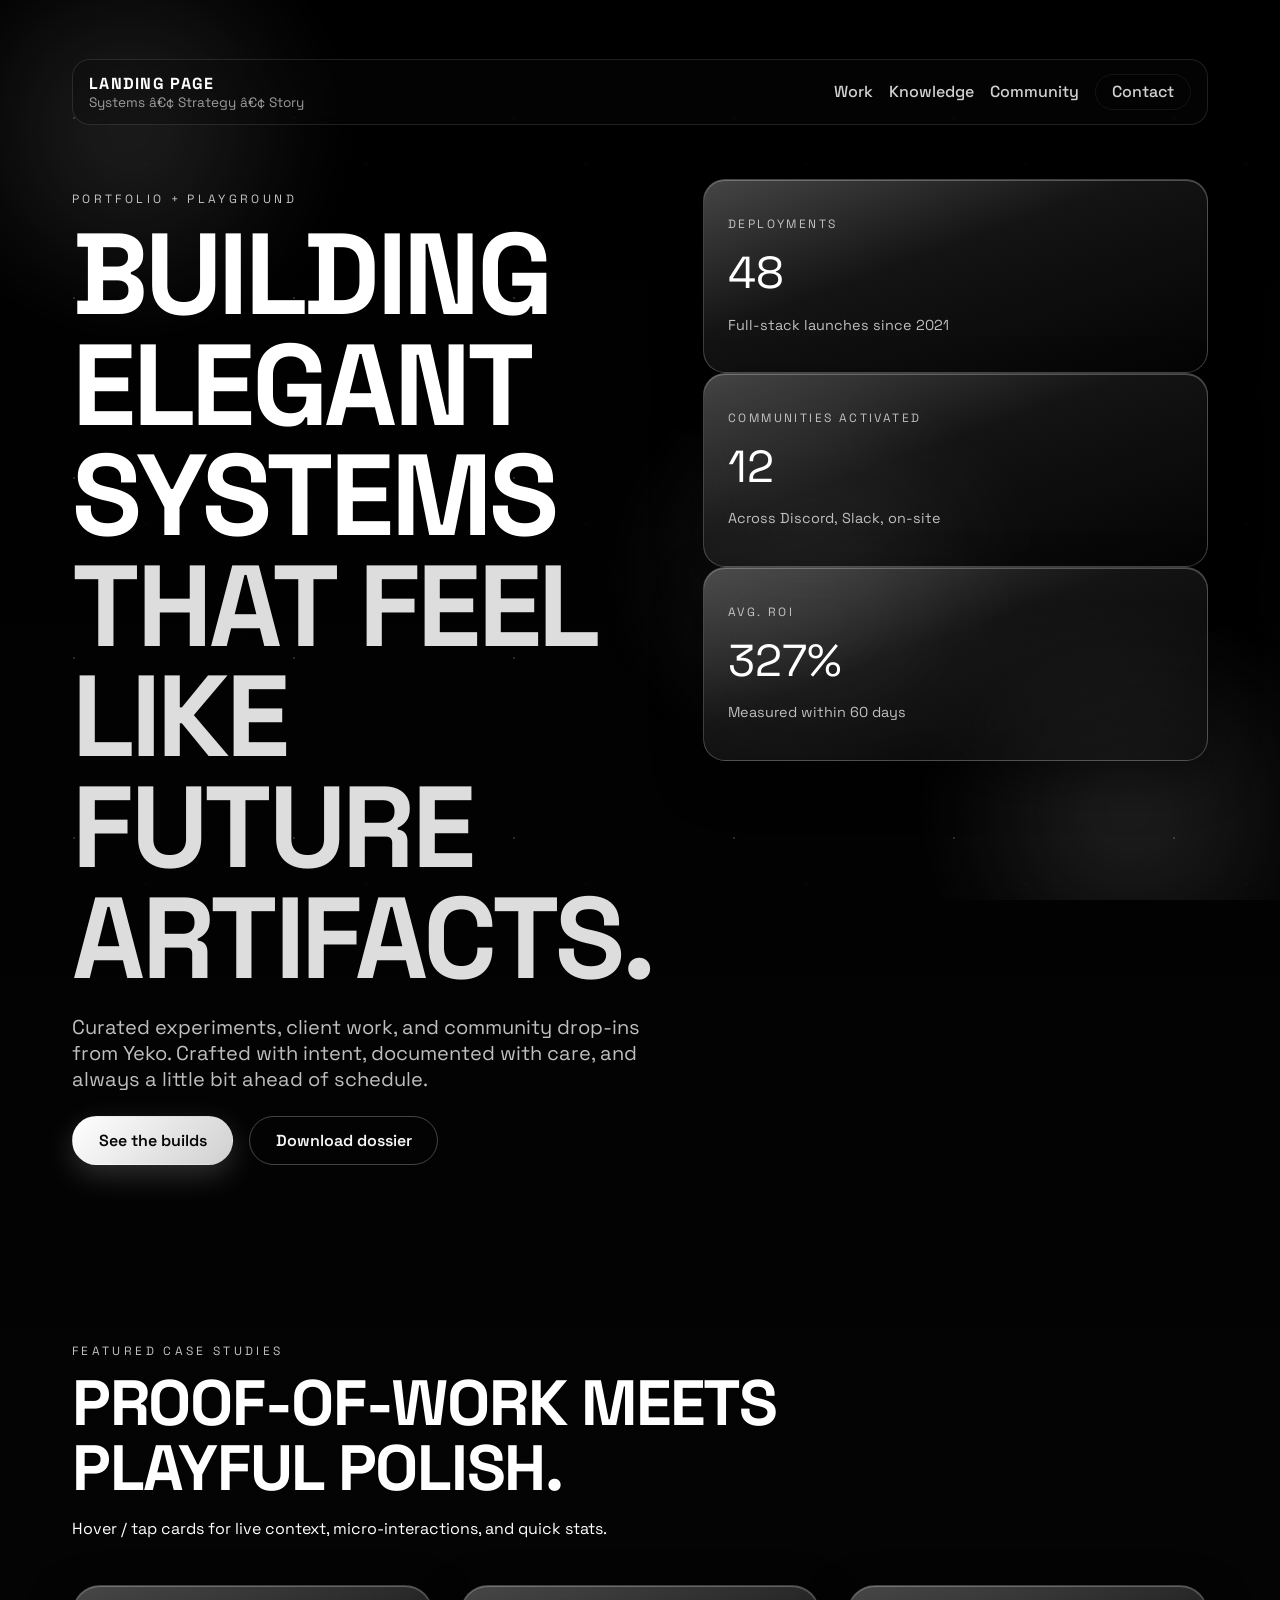
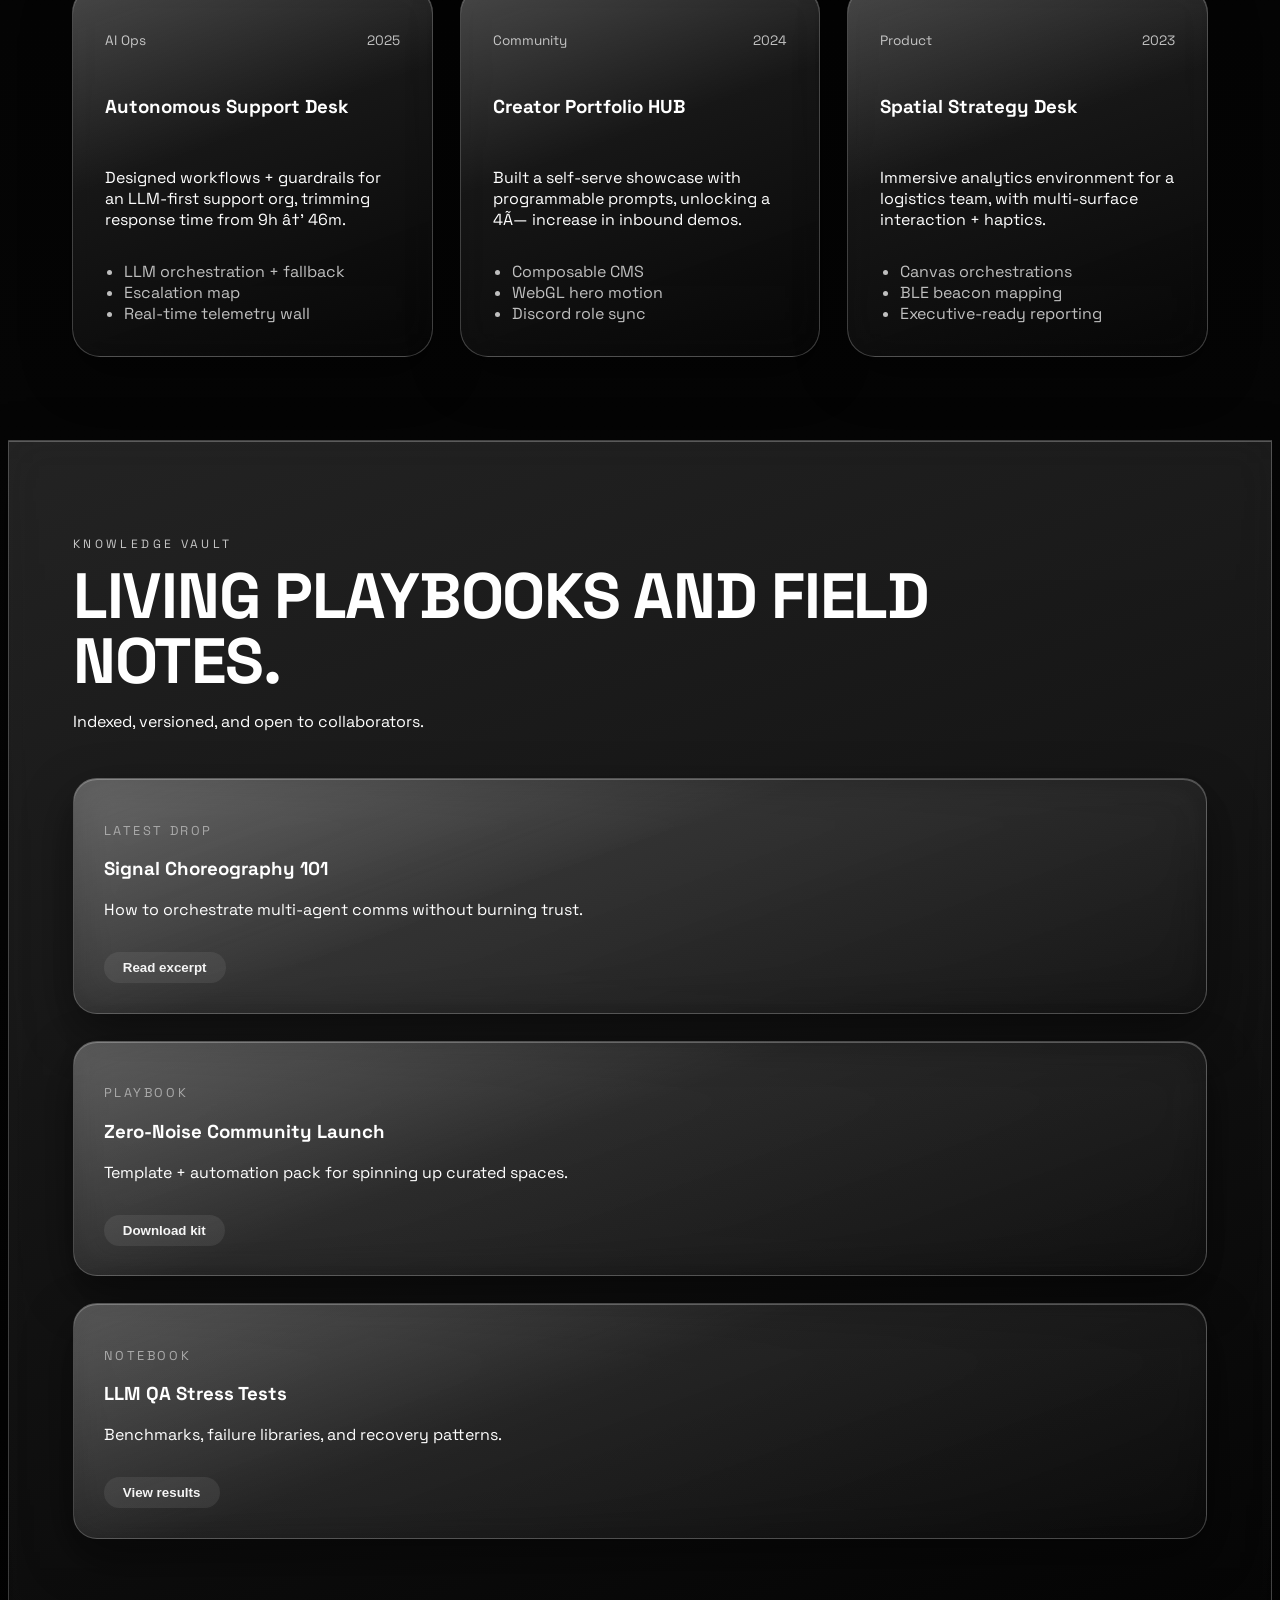
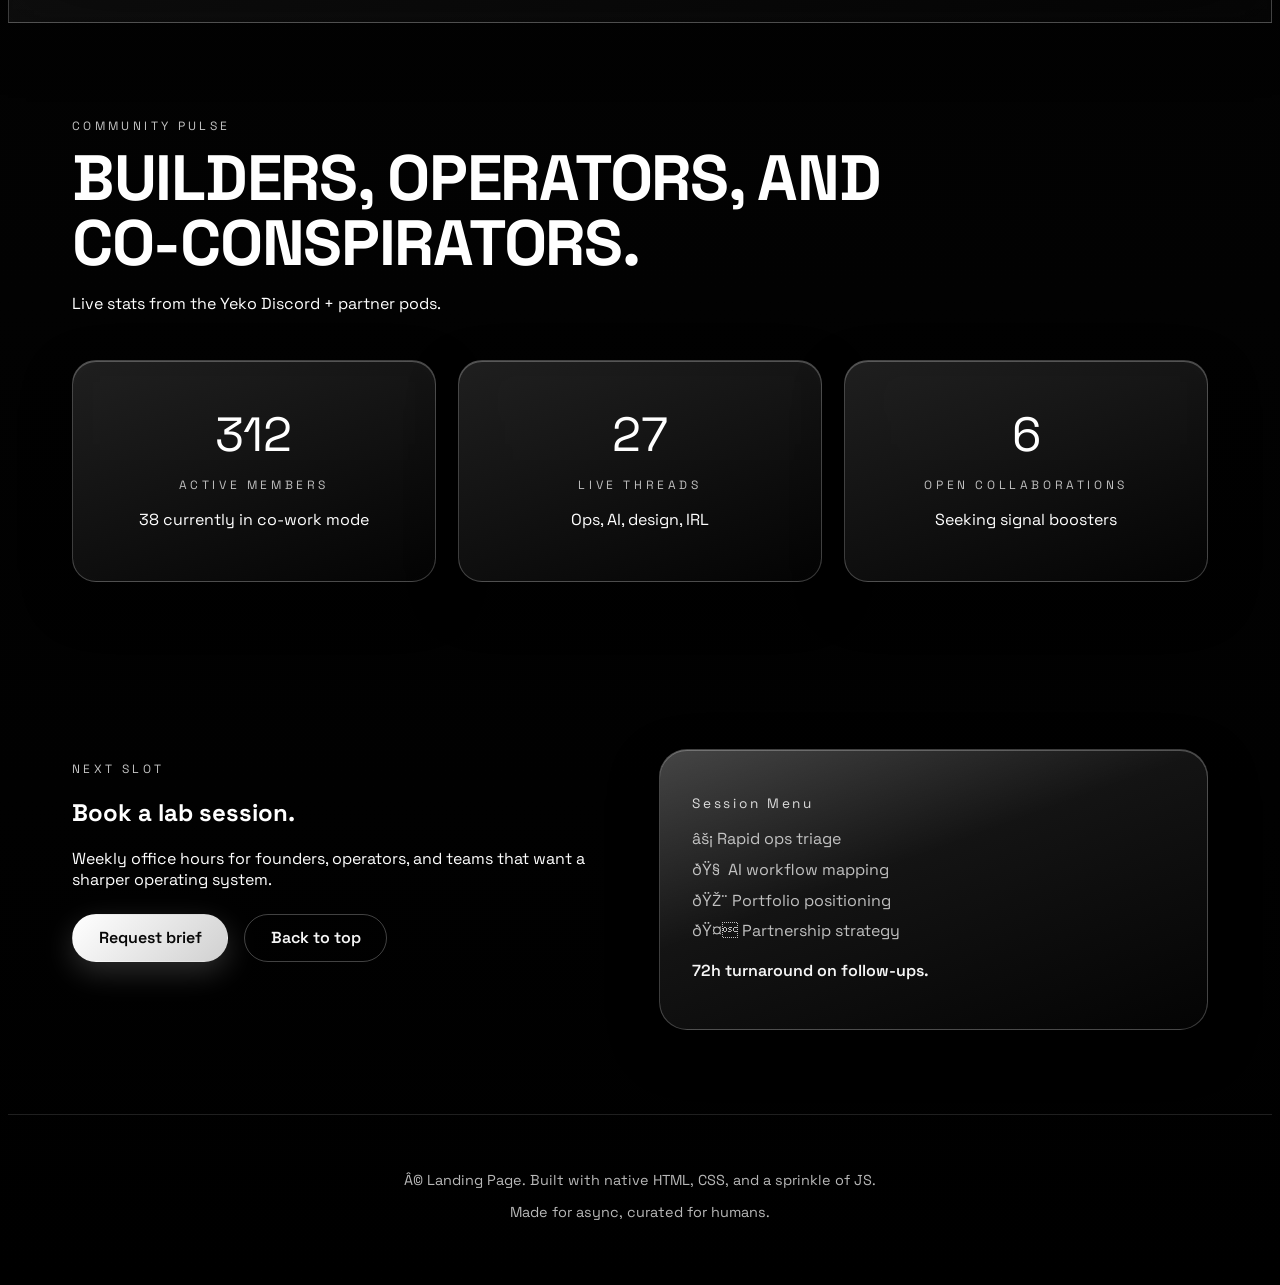
==== commit 871254aa: "Clean mojibake text and apply artistic proportion balance across landing layouts" ====
--- a/web/yeko-site/index.html
+++ b/web/yeko-site/index.html
@@ -232,3 +232,4 @@
 
 
 
+
--- a/web/yeko-site/styles.css
+++ b/web/yeko-site/styles.css
@@ -602,3 +602,191 @@
 
 .logo__mark{display:none !important}
 
+
+
+/* ultra-dense starfield (monochrome) */
+.ambient::before,
+.ambient::after {
+  content:"";
+  position:absolute;
+  inset:-30%;
+  pointer-events:none;
+  background-repeat:repeat;
+}
+
+.ambient::before {
+  background-image:
+    radial-gradient(2px 2px at 18px 28px, rgba(255,255,255,.95), transparent 46%),
+    radial-gradient(1.6px 1.6px at 90px 74px, rgba(255,255,255,.9), transparent 46%),
+    radial-gradient(1.2px 1.2px at 170px 130px, rgba(255,255,255,.78), transparent 46%),
+    radial-gradient(1.8px 1.8px at 250px 200px, rgba(255,255,255,.82), transparent 46%);
+  background-size: 220px 180px;
+  animation: starDriftDenseA 42s linear infinite;
+  opacity:.78;
+}
+
+.ambient::after {
+  background-image:
+    radial-gradient(1px 1px at 40px 55px, rgba(255,255,255,.86), transparent 46%),
+    radial-gradient(1.3px 1.3px at 120px 100px, rgba(255,255,255,.8), transparent 46%),
+    radial-gradient(1.1px 1.1px at 210px 40px, rgba(255,255,255,.76), transparent 46%),
+    radial-gradient(1.4px 1.4px at 300px 150px, rgba(255,255,255,.72), transparent 46%);
+  background-size: 260px 210px;
+  animation: starDriftDenseB 64s linear infinite;
+  opacity:.62;
+}
+
+@keyframes starDriftDenseA { from { transform: translate3d(0,0,0);} to { transform: translate3d(-260px,-180px,0);} }
+@keyframes starDriftDenseB { from { transform: translate3d(0,0,0);} to { transform: translate3d(-320px,-220px,0);} }
+
+/* reduce panel separation from background */
+.metric-card,
+.case,
+.timeline__item,
+.community-card,
+.cta__card,
+.section--alt,
+.purpose-card,
+.discord-card {
+  background: rgba(10,10,10,0.26) !important;
+  border: 1px solid rgba(255,255,255,0.16) !important;
+  backdrop-filter: blur(16px) saturate(1.05) !important;
+  -webkit-backdrop-filter: blur(16px) saturate(1.05) !important;
+  box-shadow: 0 10px 32px rgba(0,0,0,.45) !important;
+}
+
+/* === Cinematic Neo-Landing Pass (inspired style) === */
+:root{
+  --fg:#f5f5f5;
+  --muted:#bfbfbf;
+  --accent:#ffffff;
+  --accent-2:#d9d9d9;
+  --accent-3:#9f9f9f;
+}
+
+body{
+  background:
+    radial-gradient(1200px 700px at 50% -20%, rgba(255,255,255,0.08), transparent 58%),
+    radial-gradient(900px 600px at 10% 120%, rgba(255,255,255,0.05), transparent 55%),
+    linear-gradient(180deg, #000000 0%, #050505 45%, #000000 100%) !important;
+}
+
+.noise{
+  opacity:.18 !important;
+  mix-blend-mode:soft-light !important;
+}
+
+.hero{
+  padding-top:3.2rem !important;
+  padding-bottom:5.2rem !important;
+}
+
+.hero h1{
+  font-size: clamp(3.2rem, 10vw, 7.2rem) !important;
+  line-height: .96 !important;
+  letter-spacing: -.03em;
+  text-transform: uppercase;
+  font-weight: 700;
+}
+
+.hero h1 span{
+  color:#f0f0f0 !important;
+  opacity:.92;
+}
+
+.lede{
+  font-size: clamp(1rem, 1.6vw, 1.25rem) !important;
+  color: var(--muted) !important;
+  max-width: 60ch !important;
+}
+
+.tag{
+  color:#e5e5e5 !important;
+  letter-spacing:.28em !important;
+  opacity:.85;
+}
+
+.nav{
+  border:1px solid rgba(255,255,255,.11);
+  border-radius:18px;
+  padding:.8rem 1rem;
+  backdrop-filter: blur(10px);
+  -webkit-backdrop-filter: blur(10px);
+  background: rgba(10,10,10,.32);
+}
+
+.logo__title{
+  margin:0;
+  font-weight:700;
+  text-transform: uppercase;
+  letter-spacing:.08em;
+}
+
+.logo__subtitle{
+  opacity:.8;
+}
+
+.btn.primary{
+  background: linear-gradient(135deg, #ffffff, #d0d0d0) !important;
+  color:#070707 !important;
+  box-shadow: 0 10px 30px rgba(255,255,255,.18) !important;
+}
+
+.btn.ghost{
+  border-color: rgba(255,255,255,.26) !important;
+}
+
+.metric-card,
+.case,
+.timeline__item,
+.community-card,
+.cta__card,
+.section--alt,
+.purpose-card,
+.discord-card{
+  background: linear-gradient(160deg, rgba(255,255,255,.12), rgba(12,12,12,.3)) !important;
+  border: 1px solid rgba(255,255,255,.22) !important;
+  backdrop-filter: blur(20px) saturate(1.08) !important;
+  -webkit-backdrop-filter: blur(20px) saturate(1.08) !important;
+  box-shadow: 0 18px 50px rgba(0,0,0,.45), inset 0 1px 0 rgba(255,255,255,.26) !important;
+}
+
+.case:hover,
+.metric-card:hover,
+.timeline__item:hover,
+.community-card:hover,
+.cta__card:hover{
+  transform: translateY(-6px) !important;
+  border-color: rgba(255,255,255,.35) !important;
+}
+
+.section__header h2{
+  font-size: clamp(2.4rem, 5vw, 4rem) !important;
+  text-transform: uppercase;
+  letter-spacing: -.02em;
+}
+
+.footer{
+  border-top:1px solid rgba(255,255,255,.12) !important;
+  color:#b8b8b8 !important;
+}
+
+/* === Proportion + Artistic Balance Pass === */
+.hero{padding: 3.2rem clamp(1.5rem, 5vw, 4.6rem) 5.2rem !important;}
+.hero__content{margin-top: 3.4rem !important;grid-template-columns: 1.08fr .92fr !important;gap: 2.4rem !important;align-items:start;}
+.section{padding: 5.2rem clamp(1.5rem, 5vw, 4.6rem) !important;}
+.section__header{max-width: 860px !important;margin-bottom: 2.9rem !important;}
+.section__header h2{line-height: 1.02 !important;}
+.case-grid{gap:1.7rem !important;}
+.case{padding:2rem !important;border-radius:28px !important;}
+.timeline{gap:1.7rem !important;}
+.timeline__item{padding:1.85rem !important;border-radius:24px !important;}
+.community-grid{gap:1.4rem !important;}
+.community-card{padding:2.2rem 1.7rem !important;border-radius:24px !important;}
+.cta{gap:2.4rem !important;align-items:start !important;}
+.cta__card{padding:2rem !important;border-radius:28px !important;}
+.footer{padding:2.6rem !important;}
+
+@media (max-width: 960px){
+  .hero__content{grid-template-columns:1fr !important;}
+}
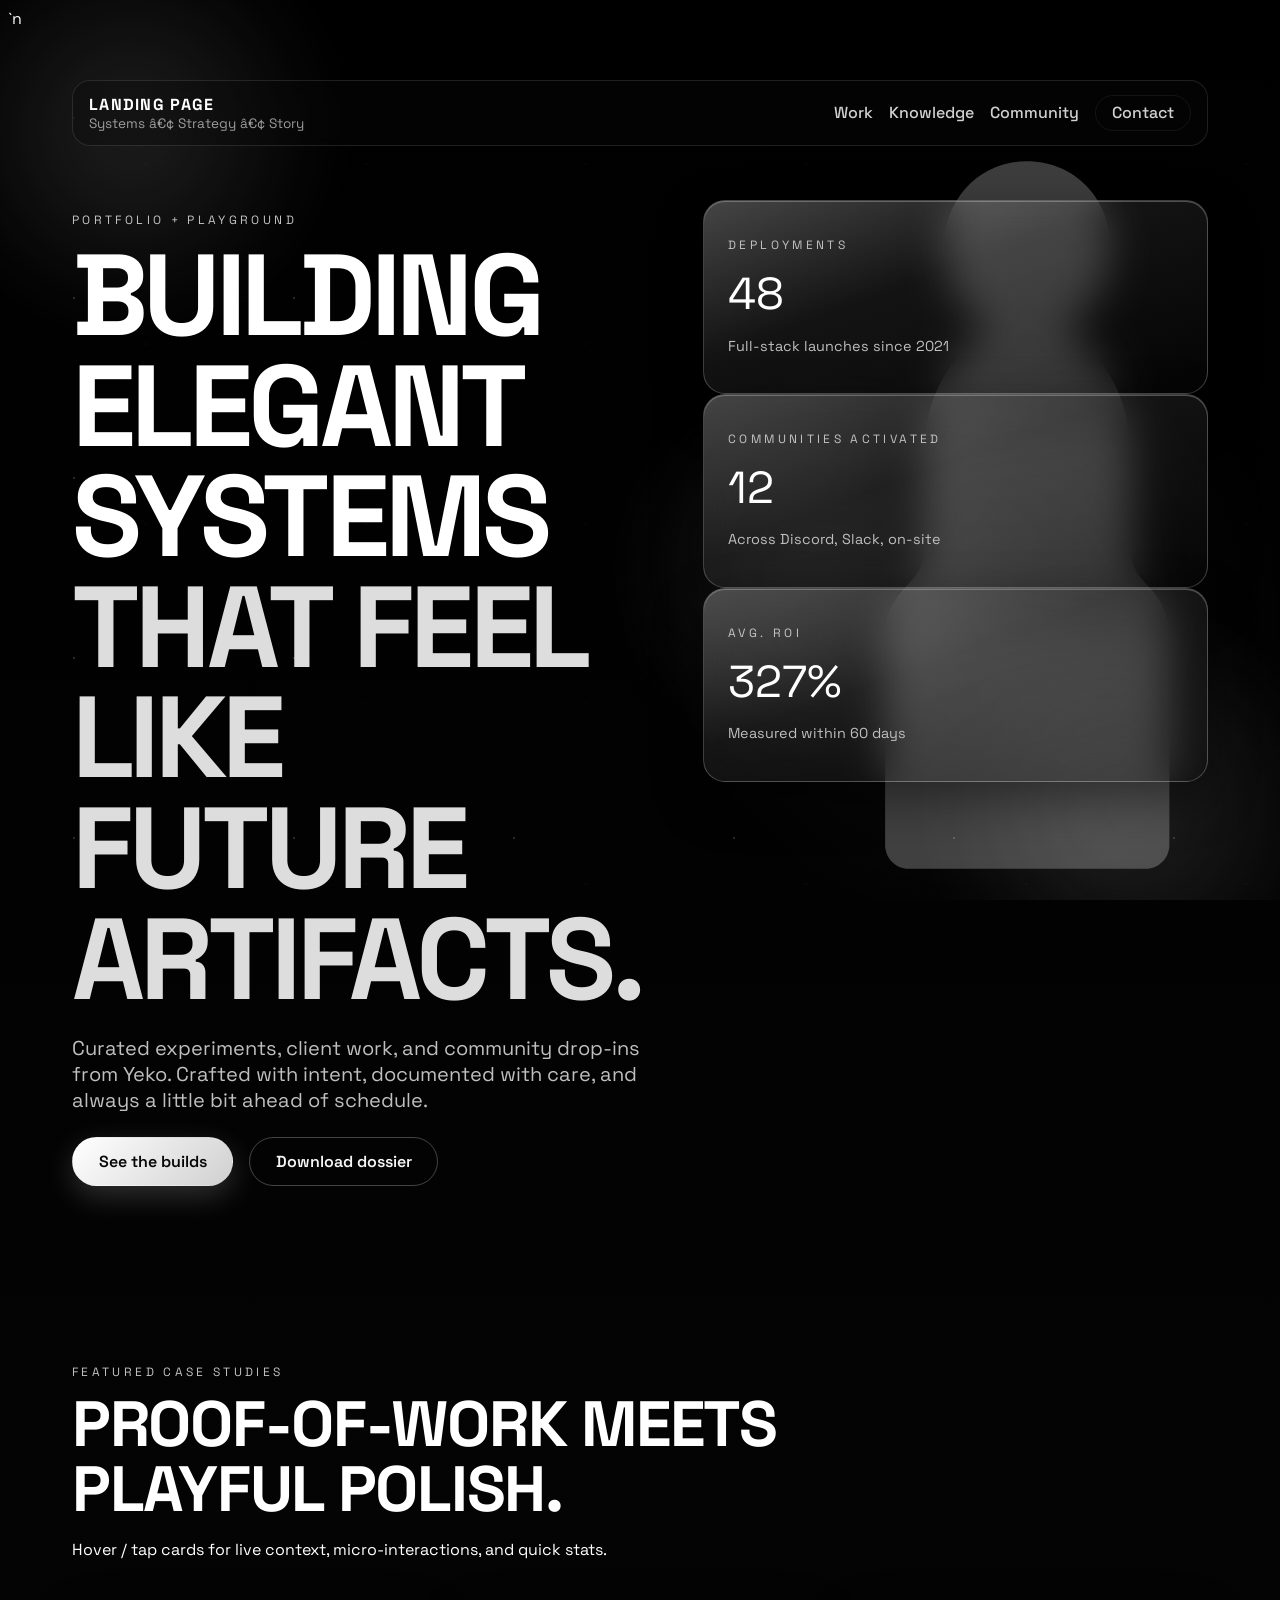
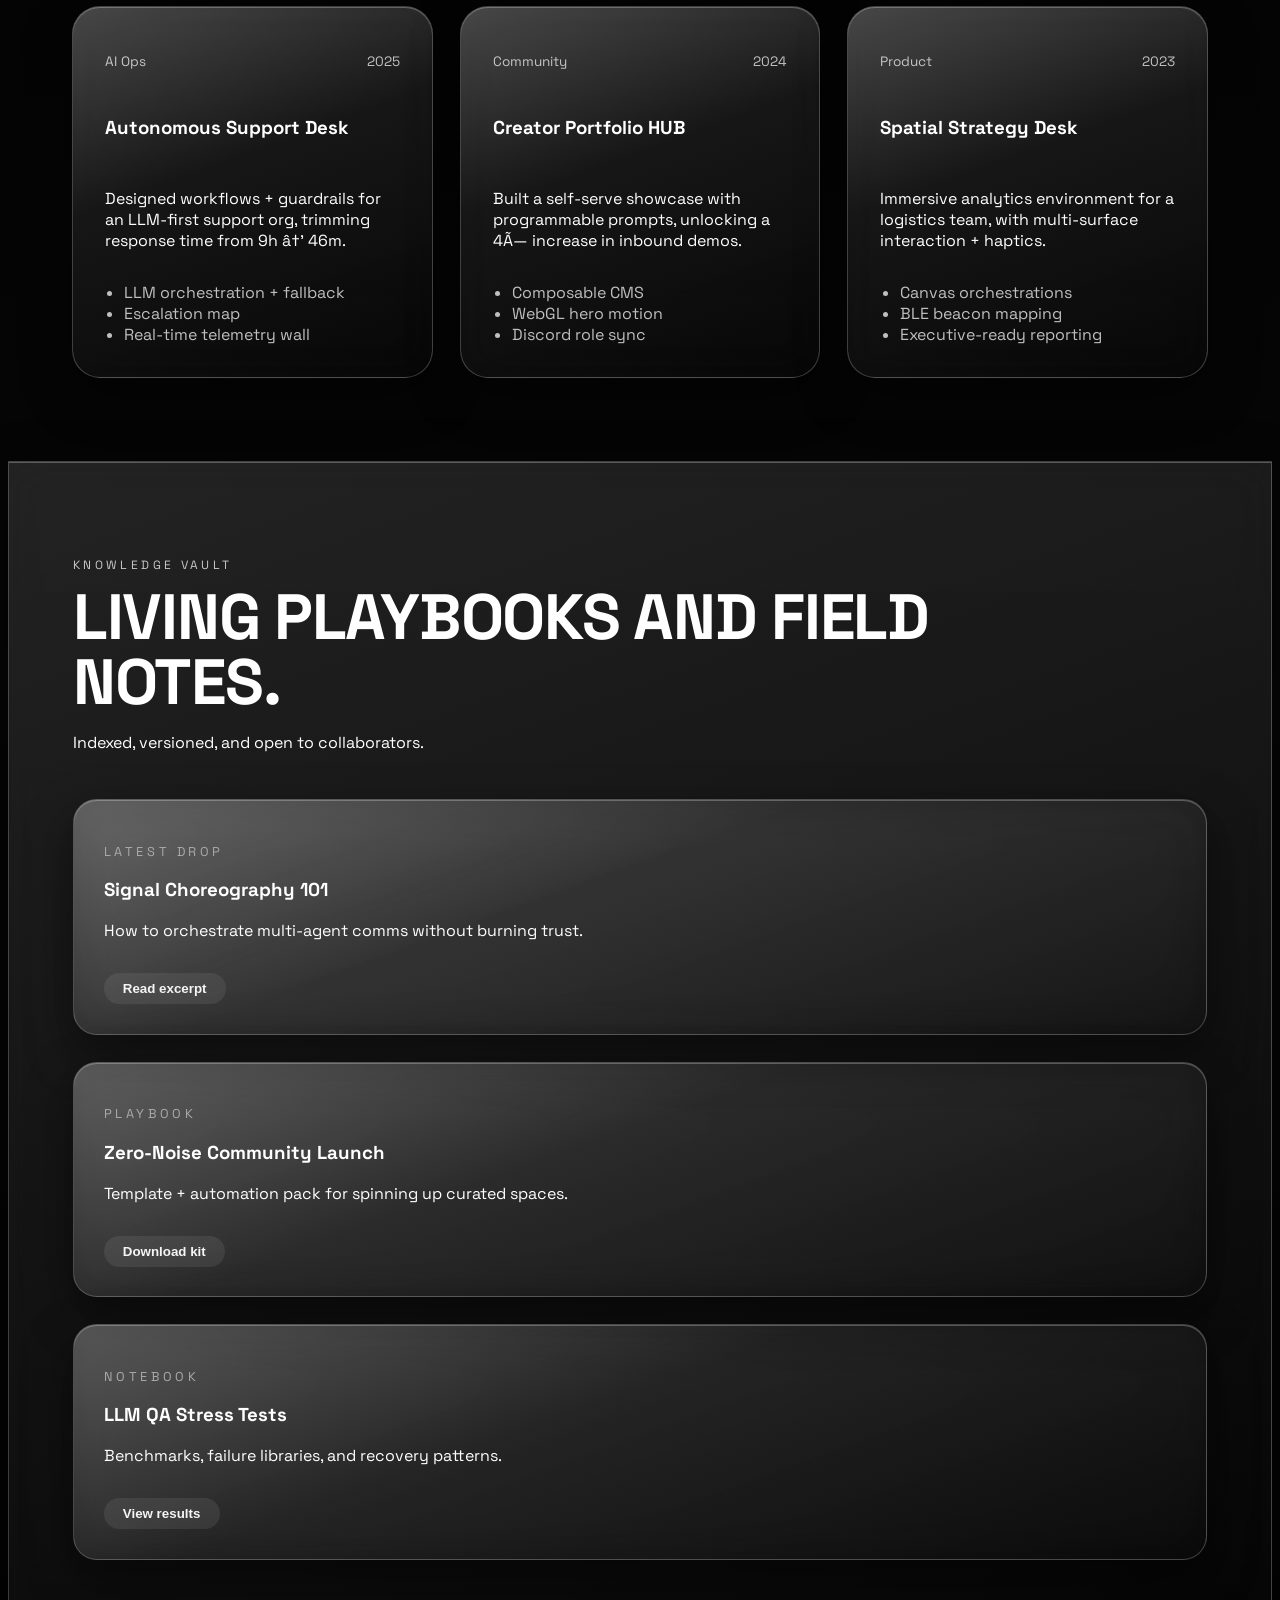
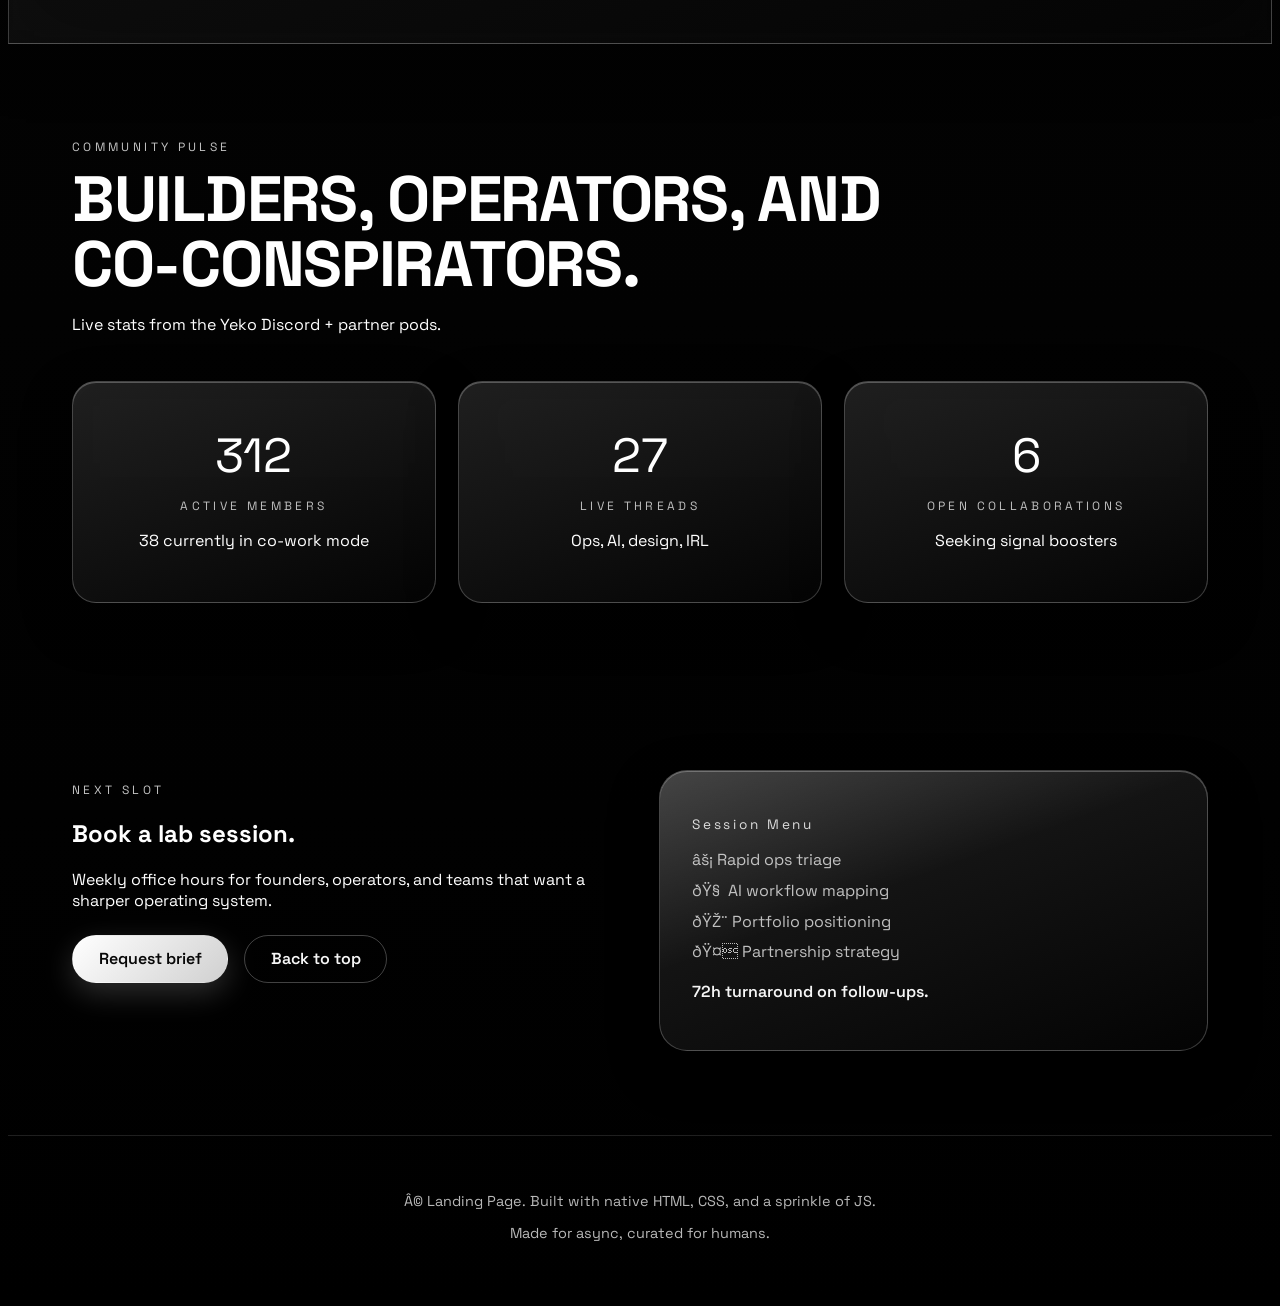
==== commit 81266247: "Add monochrome silhouette background and Marathon-inspired sci-fi art direction" ====
--- a/web/yeko-site/index.html
+++ b/web/yeko-site/index.html
@@ -19,7 +19,7 @@
       <span class="orb orb--three"></span>
     </div>
 
-    <div class="noise"></div>
+    <div class="noise"></div>`n    <div class="ambient-silhouette" aria-hidden="true"></div>
 
     <header class="hero" id="top">
       <nav class="nav">
@@ -233,3 +233,4 @@
 
 
 
+
--- a/web/yeko-site/styles.css
+++ b/web/yeko-site/styles.css
@@ -790,3 +790,48 @@
 @media (max-width: 960px){
   .hero__content{grid-template-columns:1fr !important;}
 }
+
+/* === Marathon-inspired monochrome vibe layer === */
+.ambient-silhouette{
+  position: fixed;
+  inset: 0;
+  pointer-events: none;
+  z-index: 0;
+}
+
+.ambient-silhouette::before{
+  content:"";
+  position:absolute;
+  right: 6vw;
+  bottom: -2vh;
+  width:min(42vw, 560px);
+  height:min(88vh, 920px);
+  opacity:.24;
+  filter: blur(0.4px) contrast(1.08);
+  background-repeat:no-repeat;
+  background-size:contain;
+  background-position:bottom right;
+  mix-blend-mode:screen;
+  background-image:url("data:image/svg+xml,%3Csvg xmlns='http://www.w3.org/2000/svg' viewBox='0 0 420 900'%3E%3Cg fill='%23ffffff'%3E%3Cpath d='M220 40c55 0 95 43 95 98 0 41-21 66-43 85l-9 7 22 18c31 27 52 70 52 119v112c0 20 8 30 21 44 16 16 24 35 24 58v236c0 15-12 27-27 27H86c-15 0-27-12-27-27V581c0-23 8-42 24-58 13-14 21-24 21-44V367c0-49 21-92 52-119l22-18-9-7c-22-19-43-44-43-85 0-55 40-98 94-98z'/%3E%3Cpath d='M222 284c-65 0-118 53-118 118v94c0 13-5 21-12 30-8 9-12 21-12 34v208h284V560c0-13-4-25-12-34-7-9-12-17-12-30v-94c0-65-53-118-118-118z' opacity='.82'/%3E%3C/g%3E%3C/svg%3E");
+}
+
+.ambient-silhouette::after{
+  content:"";
+  position:absolute;
+  inset:0;
+  background: radial-gradient(600px 600px at 76% 68%, rgba(255,255,255,.10), transparent 58%);
+  opacity:.45;
+}
+
+/* sharper monochrome, geometric sci-fi tone */
+.hero h1{
+  letter-spacing:-.04em !important;
+  text-transform:uppercase;
+}
+
+.tag,
+.timeline__label,
+.community-card__label,
+.metric-card__label{
+  letter-spacing:.28em !important;
+}
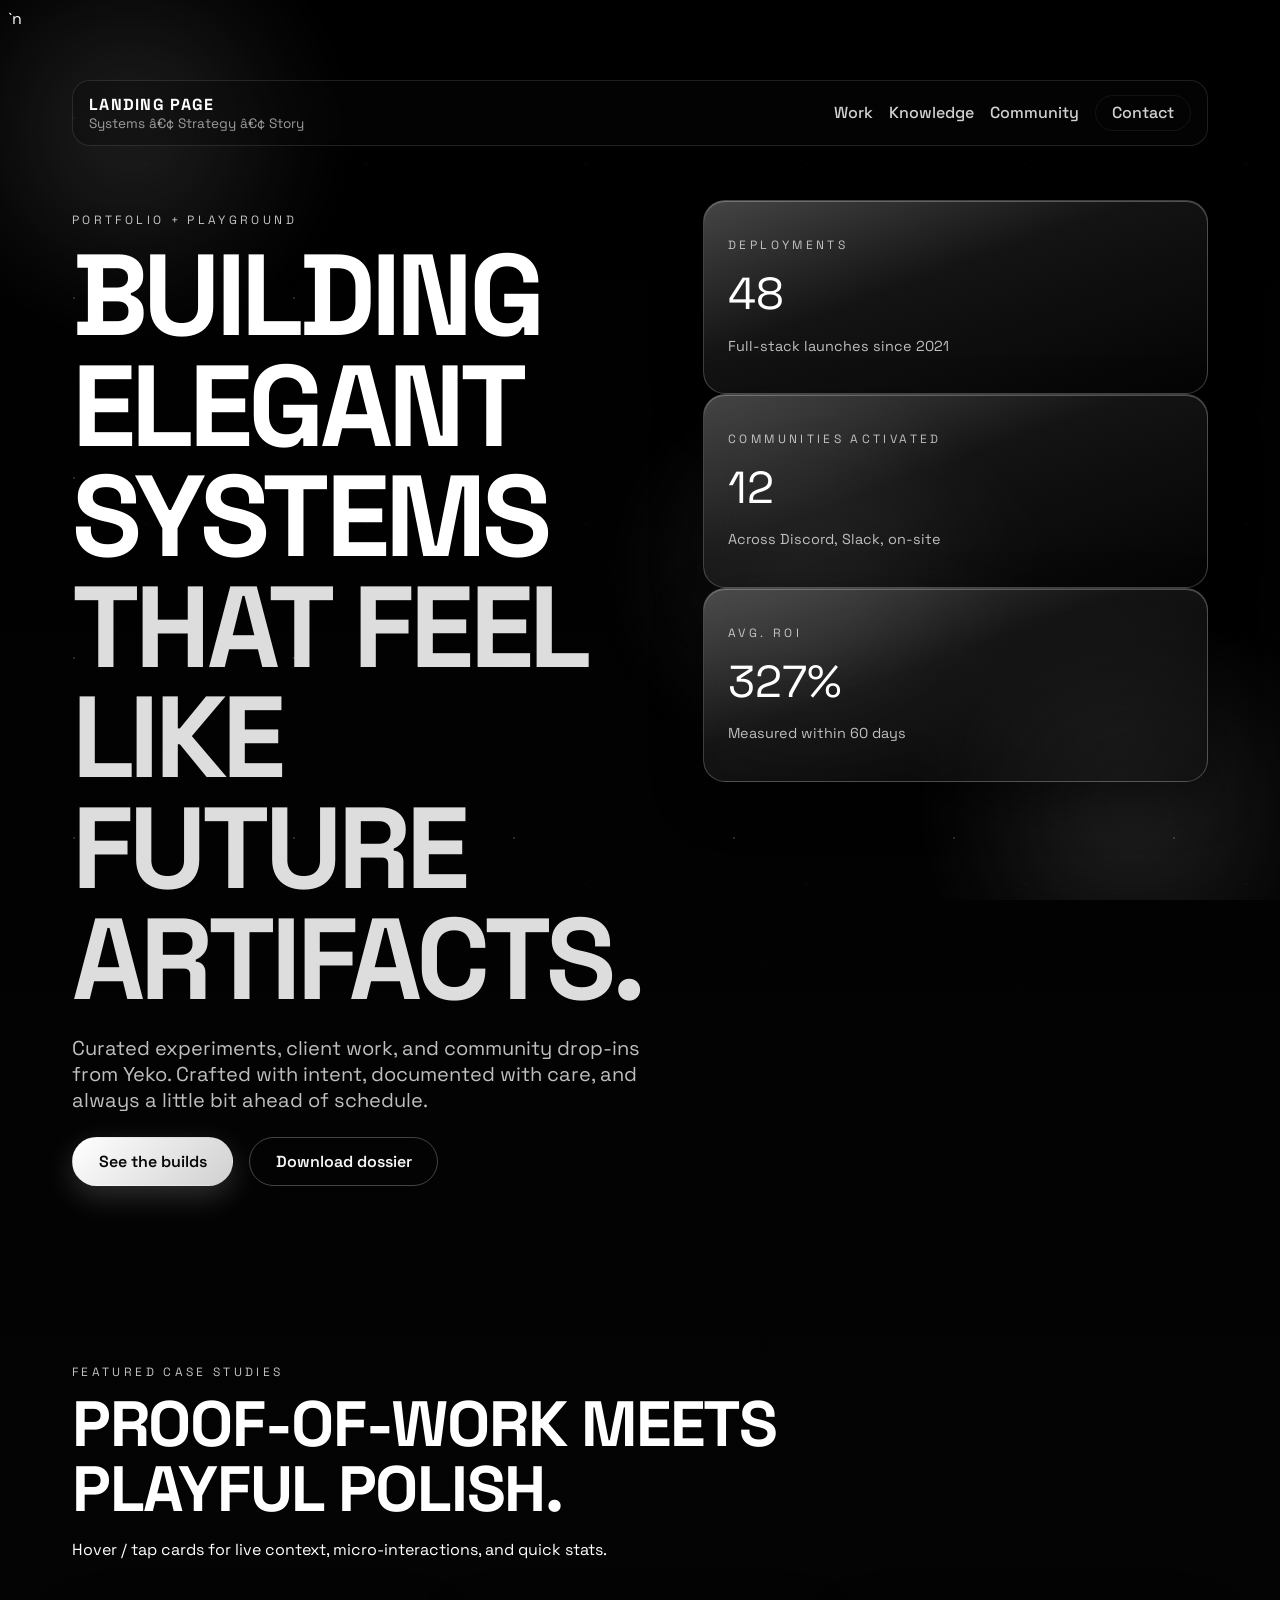
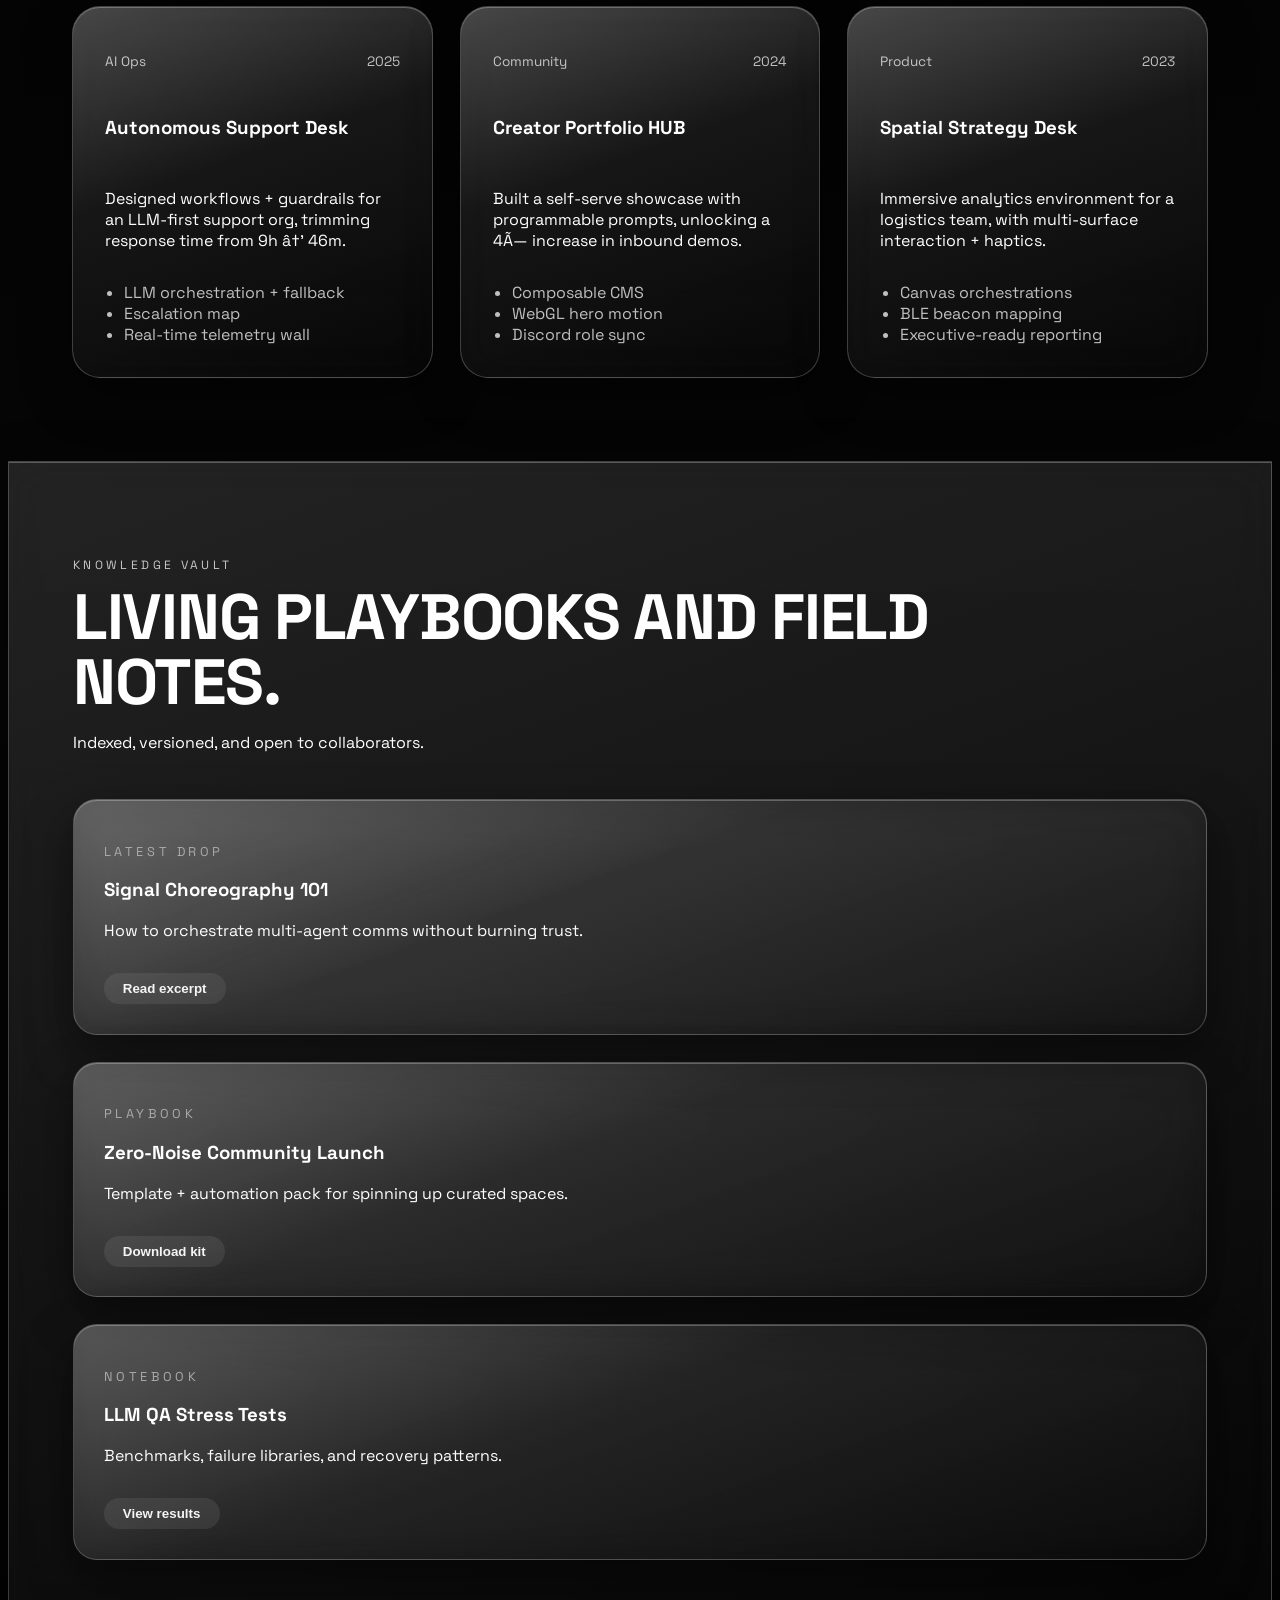
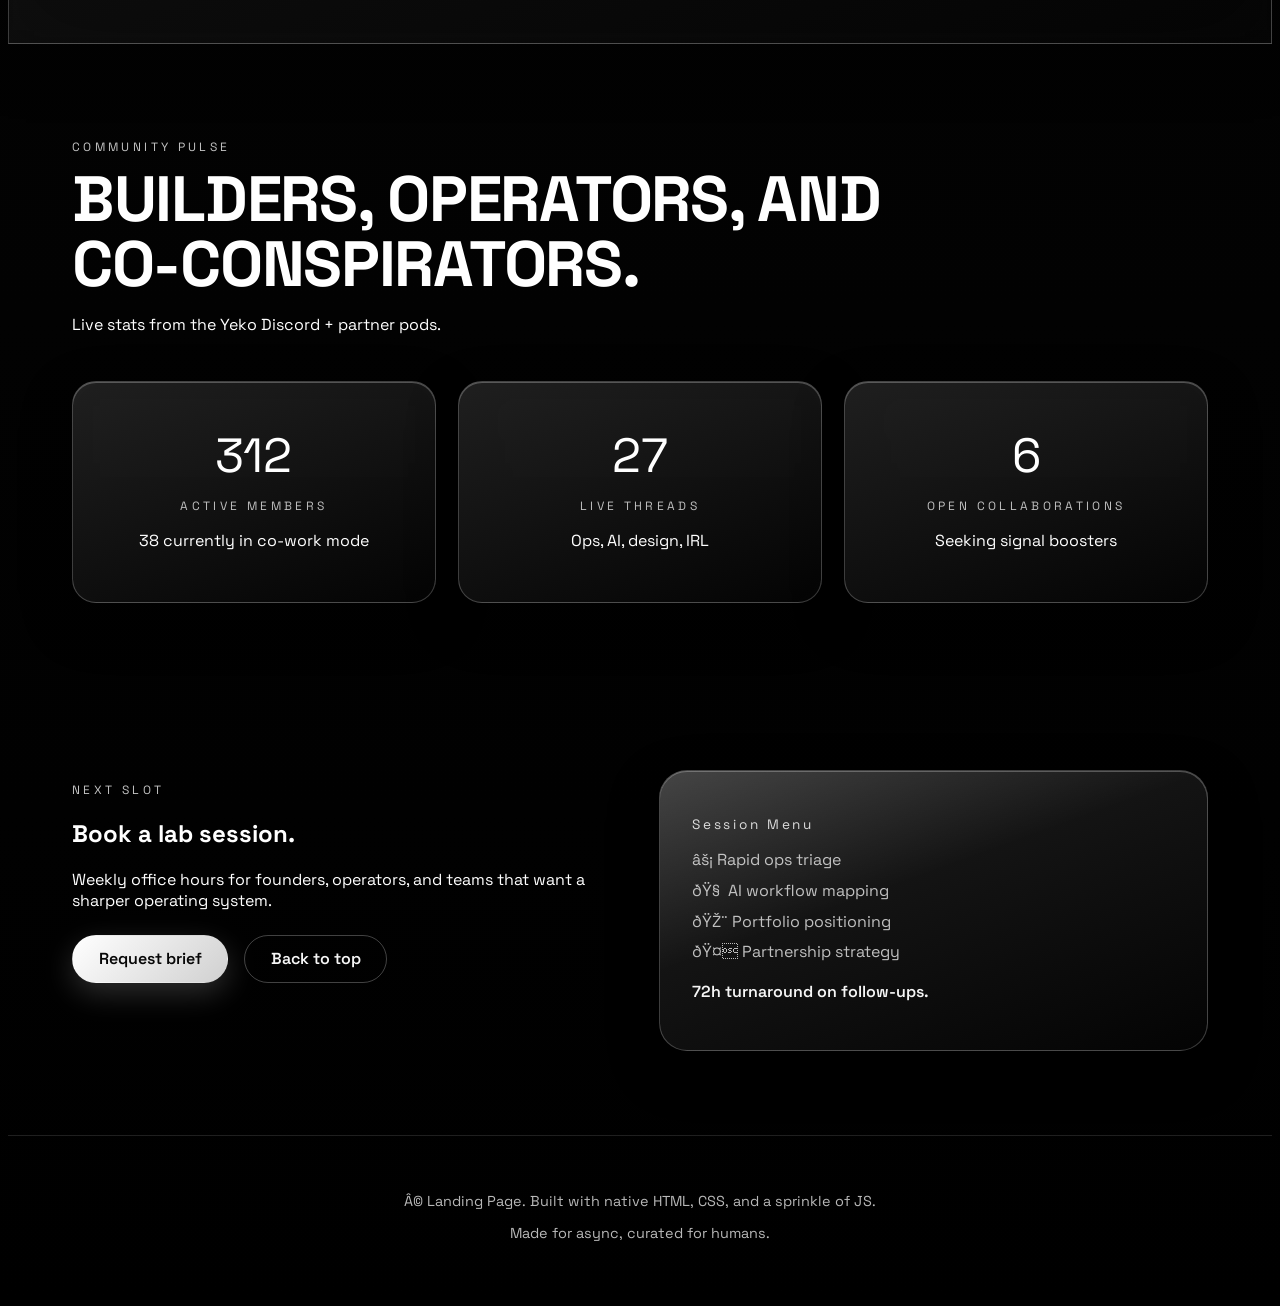
==== commit d86b6cc3: "Remove silhouette and wire all landing-page buttons to valid actions" ====
--- a/web/yeko-site/index.html
+++ b/web/yeko-site/index.html
@@ -19,7 +19,7 @@
       <span class="orb orb--three"></span>
     </div>
 
-    <div class="noise"></div>`n    <div class="ambient-silhouette" aria-hidden="true"></div>
+    <div class="noise"></div>`n
 
     <header class="hero" id="top">
       <nav class="nav">
@@ -202,7 +202,7 @@
               sharper operating system.
             </p>
             <div class="hero__actions">
-              <a class="btn primary" href="mailto:hello@yeko.studio">Request brief</a>
+              <a class="btn primary" href="mailto:coculbert@icloud.com">Request brief</a>
               <a class="btn ghost" href="#top">Back to top</a>
             </div>
           </div>
@@ -234,3 +234,4 @@
 
 
 
+
--- a/web/yeko-site/styles.css
+++ b/web/yeko-site/styles.css
@@ -791,37 +791,6 @@
   .hero__content{grid-template-columns:1fr !important;}
 }
 
-/* === Marathon-inspired monochrome vibe layer === */
-.ambient-silhouette{
-  position: fixed;
-  inset: 0;
-  pointer-events: none;
-  z-index: 0;
-}
-
-.ambient-silhouette::before{
-  content:"";
-  position:absolute;
-  right: 6vw;
-  bottom: -2vh;
-  width:min(42vw, 560px);
-  height:min(88vh, 920px);
-  opacity:.24;
-  filter: blur(0.4px) contrast(1.08);
-  background-repeat:no-repeat;
-  background-size:contain;
-  background-position:bottom right;
-  mix-blend-mode:screen;
-  background-image:url("data:image/svg+xml,%3Csvg xmlns='http://www.w3.org/2000/svg' viewBox='0 0 420 900'%3E%3Cg fill='%23ffffff'%3E%3Cpath d='M220 40c55 0 95 43 95 98 0 41-21 66-43 85l-9 7 22 18c31 27 52 70 52 119v112c0 20 8 30 21 44 16 16 24 35 24 58v236c0 15-12 27-27 27H86c-15 0-27-12-27-27V581c0-23 8-42 24-58 13-14 21-24 21-44V367c0-49 21-92 52-119l22-18-9-7c-22-19-43-44-43-85 0-55 40-98 94-98z'/%3E%3Cpath d='M222 284c-65 0-118 53-118 118v94c0 13-5 21-12 30-8 9-12 21-12 34v208h284V560c0-13-4-25-12-34-7-9-12-17-12-30v-94c0-65-53-118-118-118z' opacity='.82'/%3E%3C/g%3E%3C/svg%3E");
-}
-
-.ambient-silhouette::after{
-  content:"";
-  position:absolute;
-  inset:0;
-  background: radial-gradient(600px 600px at 76% 68%, rgba(255,255,255,.10), transparent 58%);
-  opacity:.45;
-}
 
 /* sharper monochrome, geometric sci-fi tone */
 .hero h1{
@@ -835,3 +804,6 @@
 .metric-card__label{
   letter-spacing:.28em !important;
 }
+
+.chip{display:inline-flex;align-items:center;justify-content:center;text-decoration:none}
+
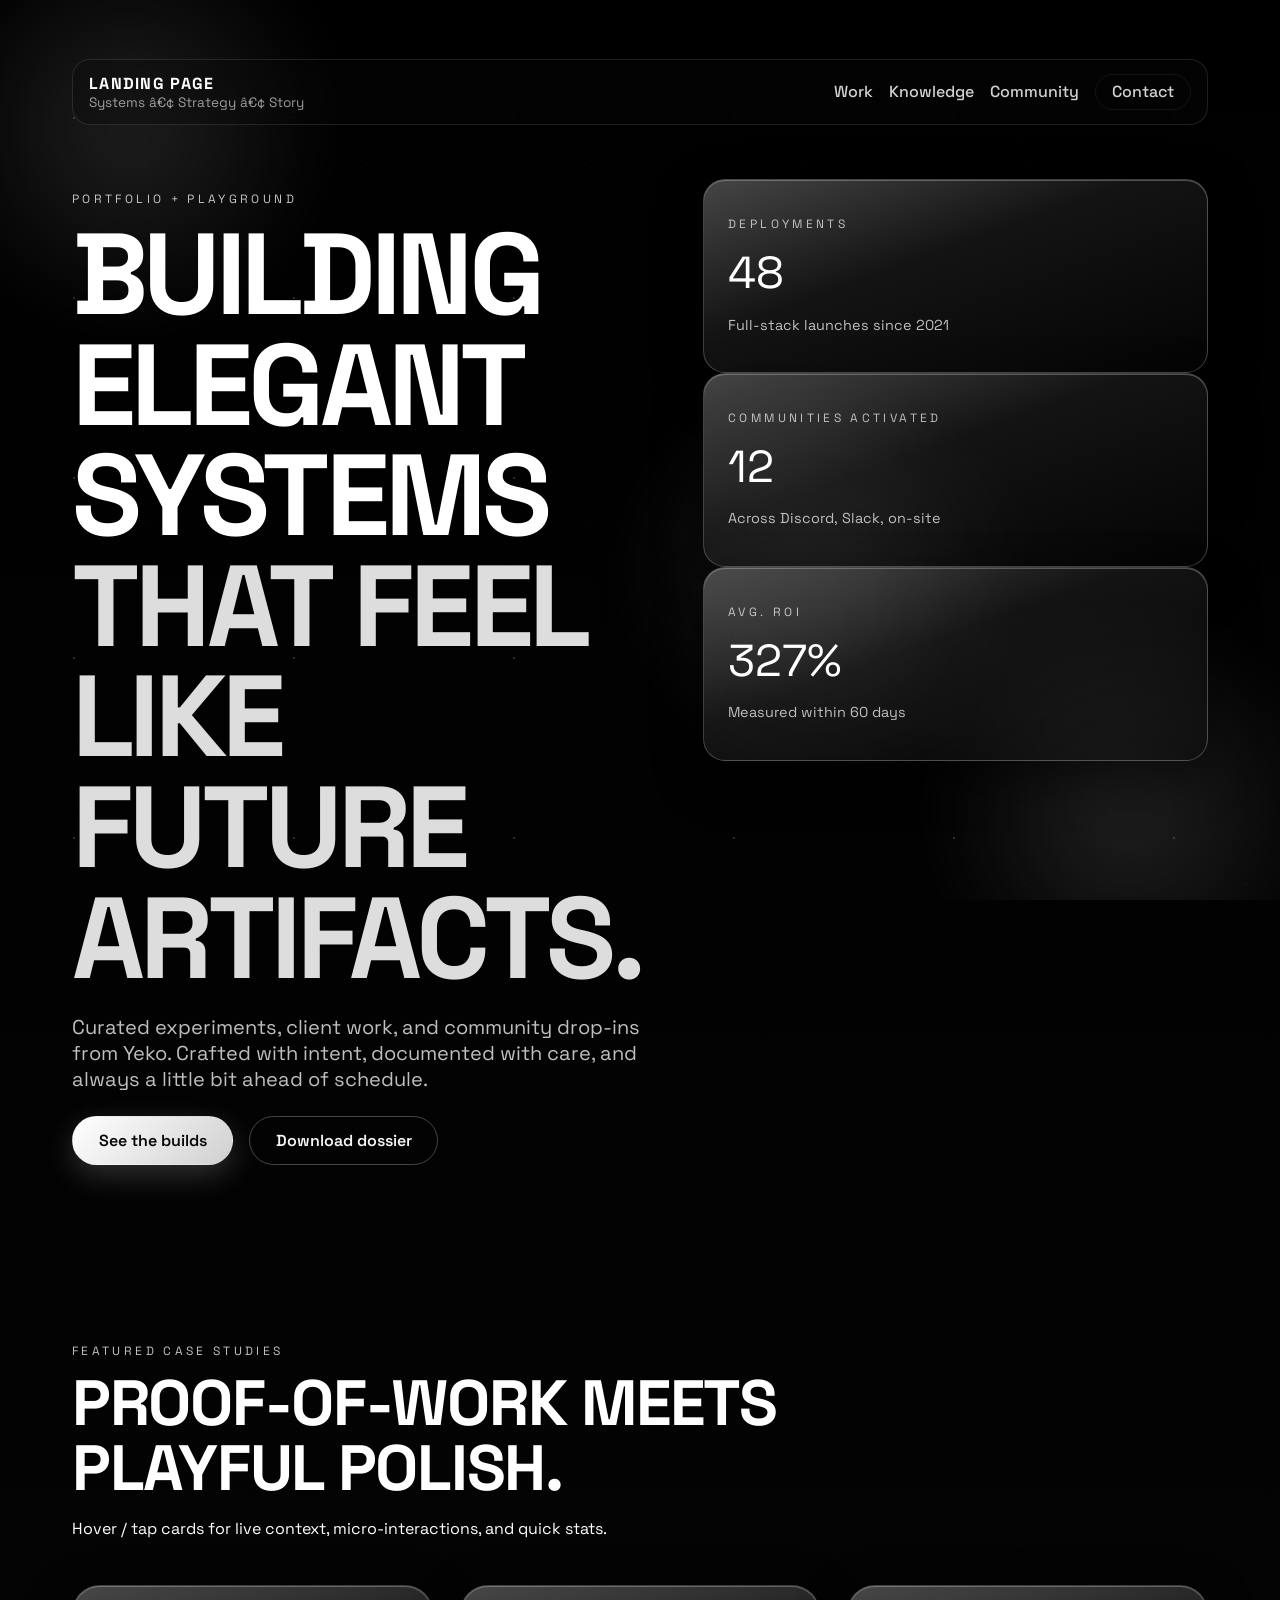
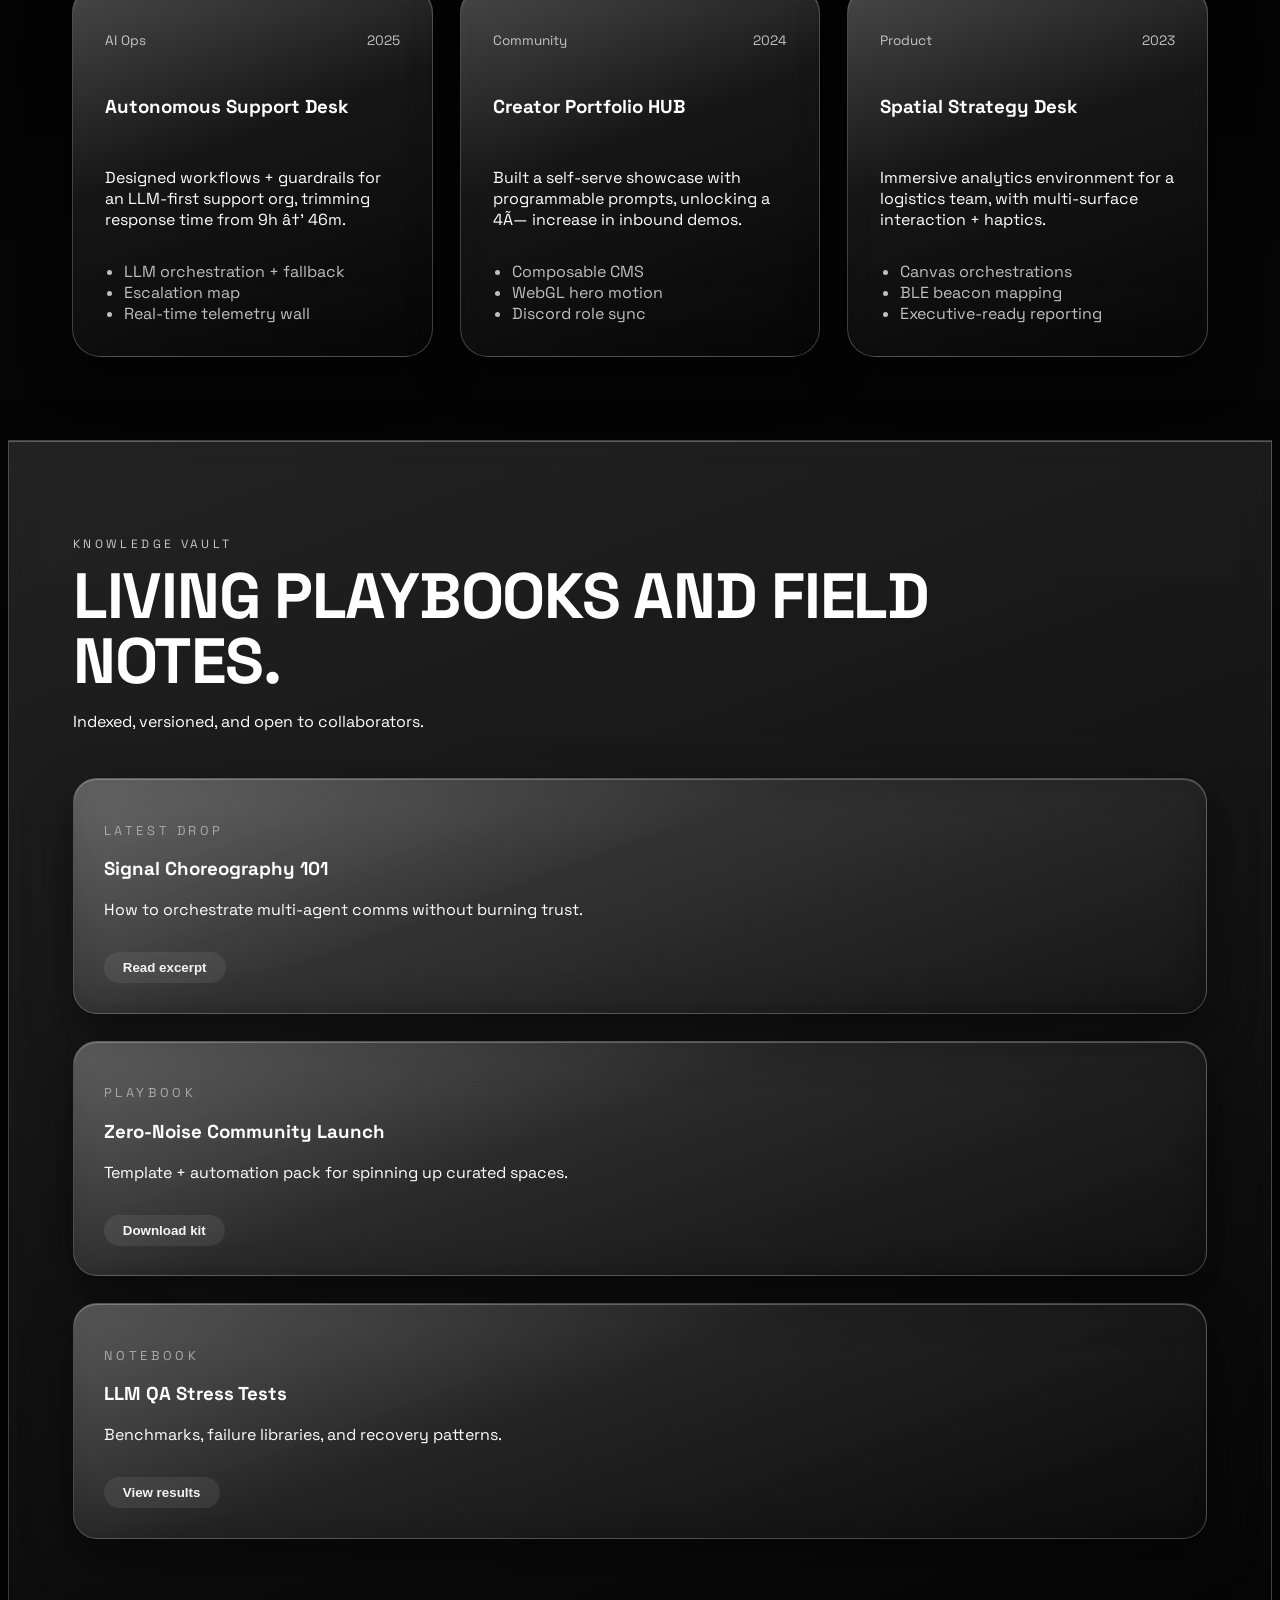
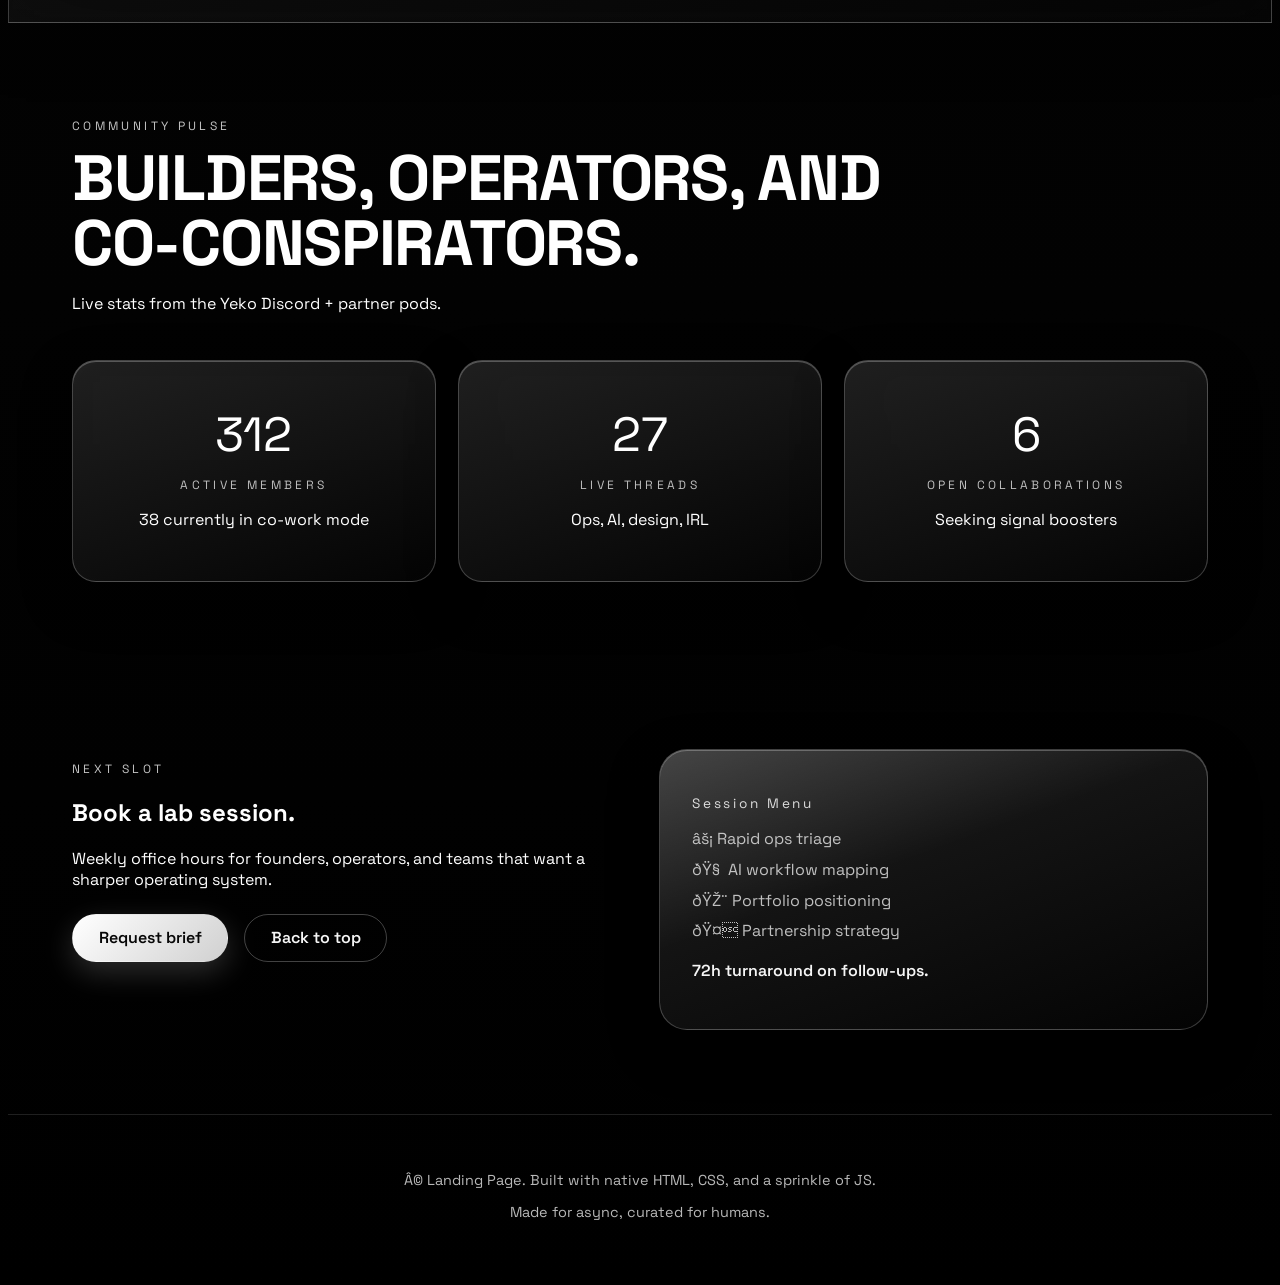
==== commit 89bb5e53: "Fix stray text artifact and make technical brief button reliably navigate to contact section" ====
--- a/web/yeko-site/index.html
+++ b/web/yeko-site/index.html
@@ -19,7 +19,7 @@
       <span class="orb orb--three"></span>
     </div>
 
-    <div class="noise"></div>`n
+    <div class="noise"></div>
 
     <header class="hero" id="top">
       <nav class="nav">
@@ -202,7 +202,7 @@
               sharper operating system.
             </p>
             <div class="hero__actions">
-              <a class="btn primary" href="mailto:coculbert@icloud.com">Request brief</a>
+              <a class="btn primary" href="#contact">Request brief</a>
               <a class="btn ghost" href="#top">Back to top</a>
             </div>
           </div>
@@ -235,3 +235,4 @@
 
 
 
+
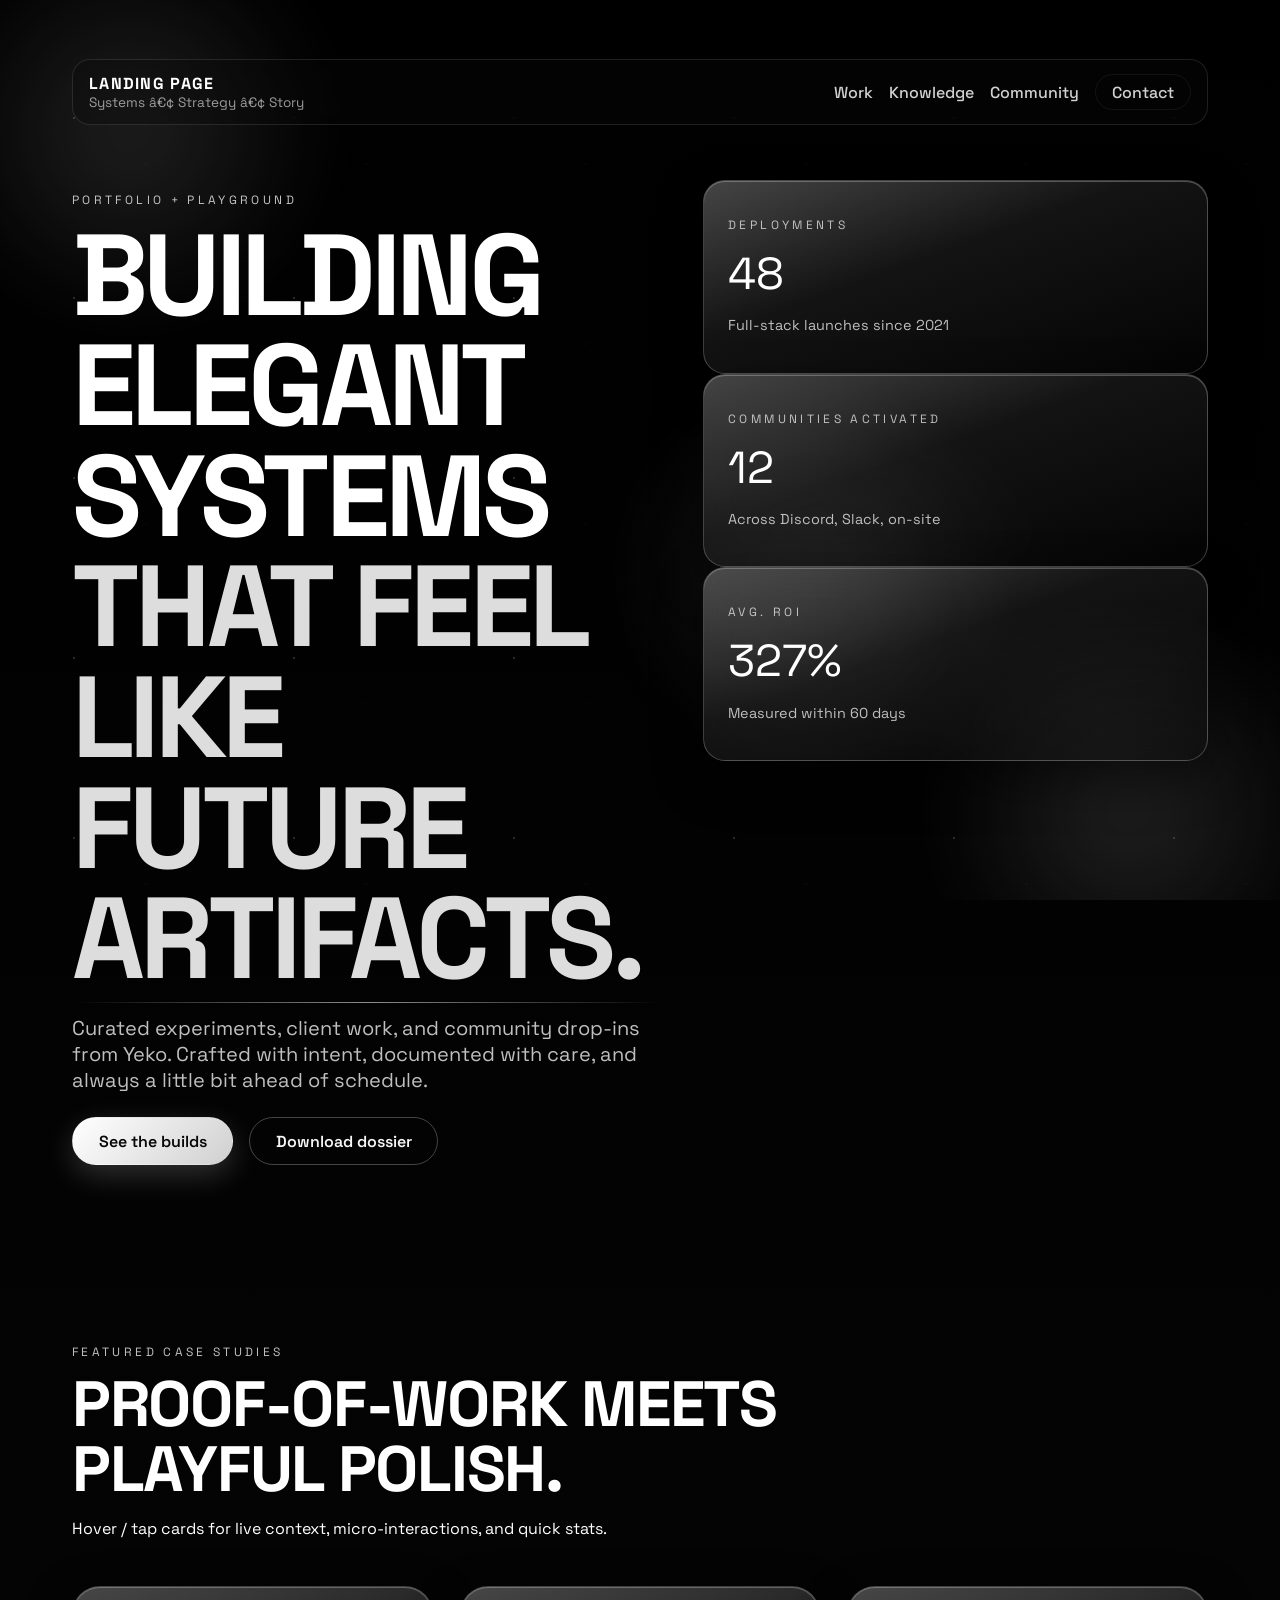
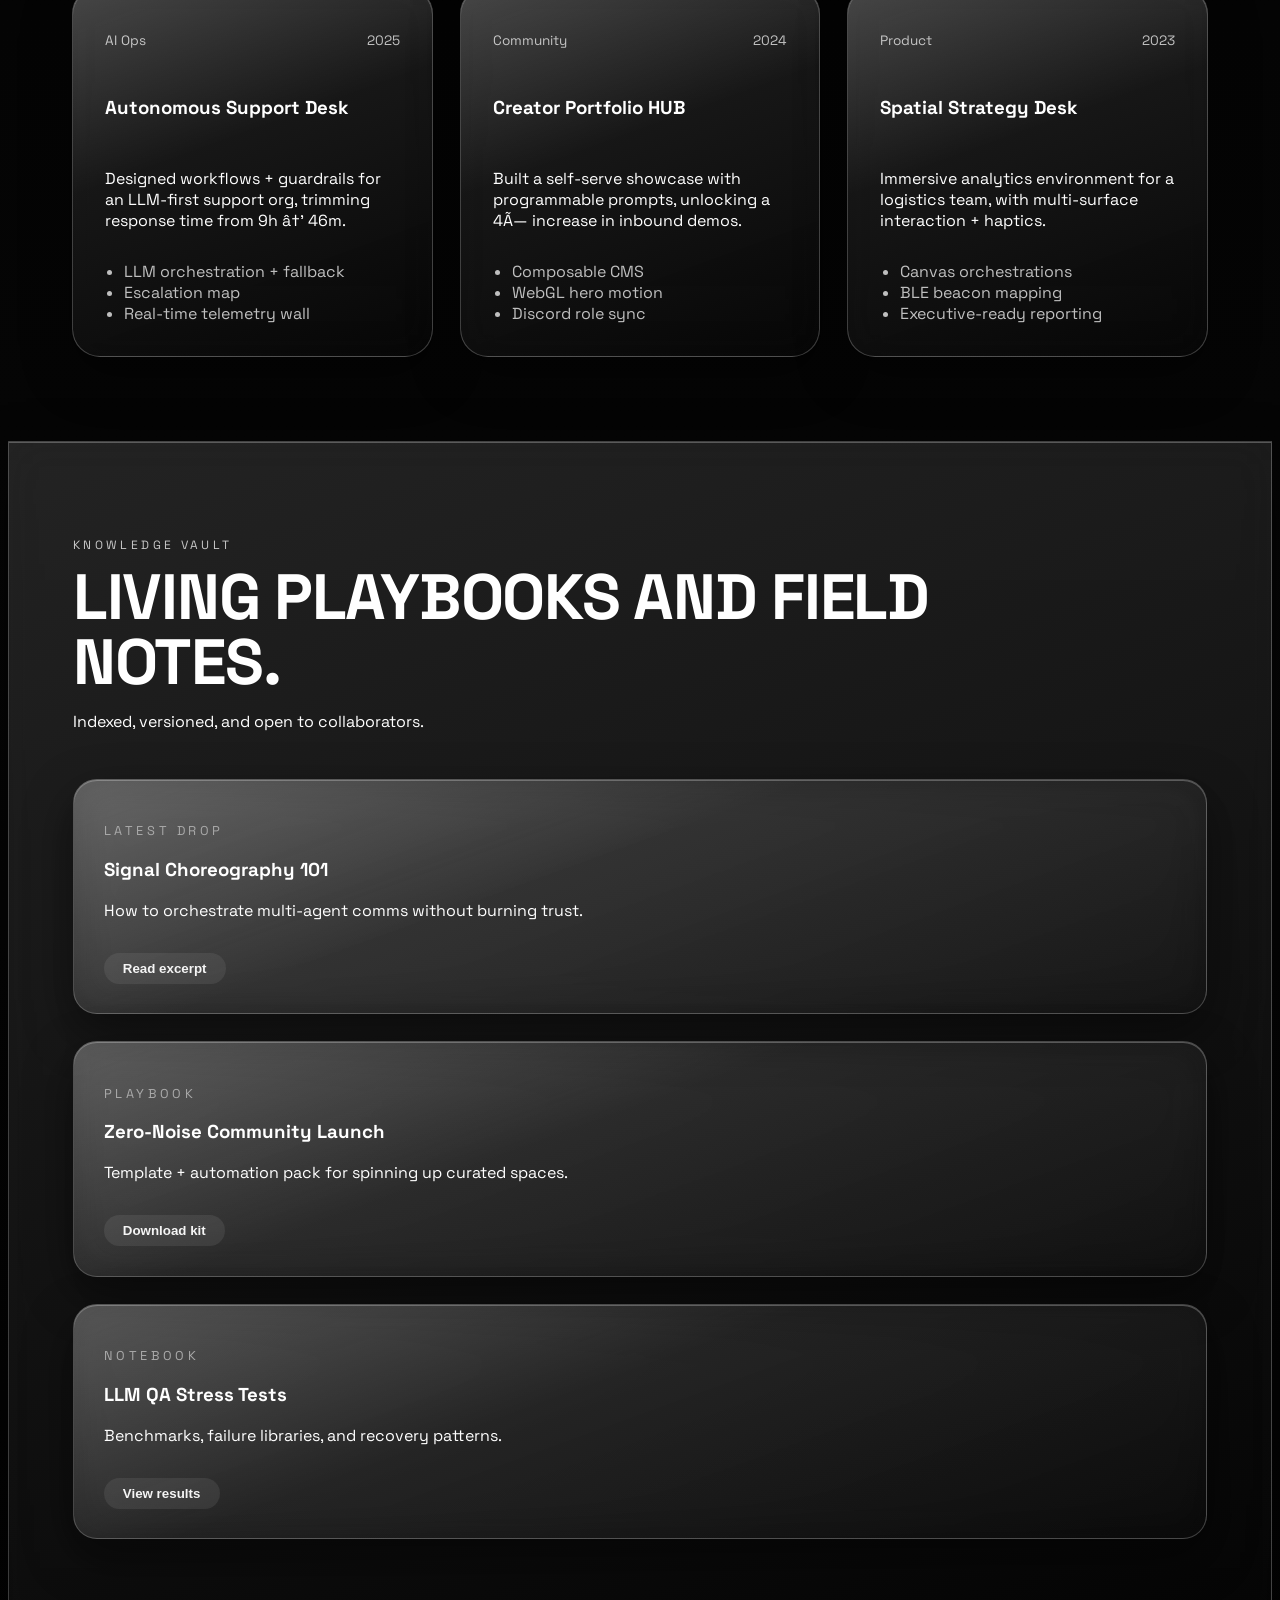
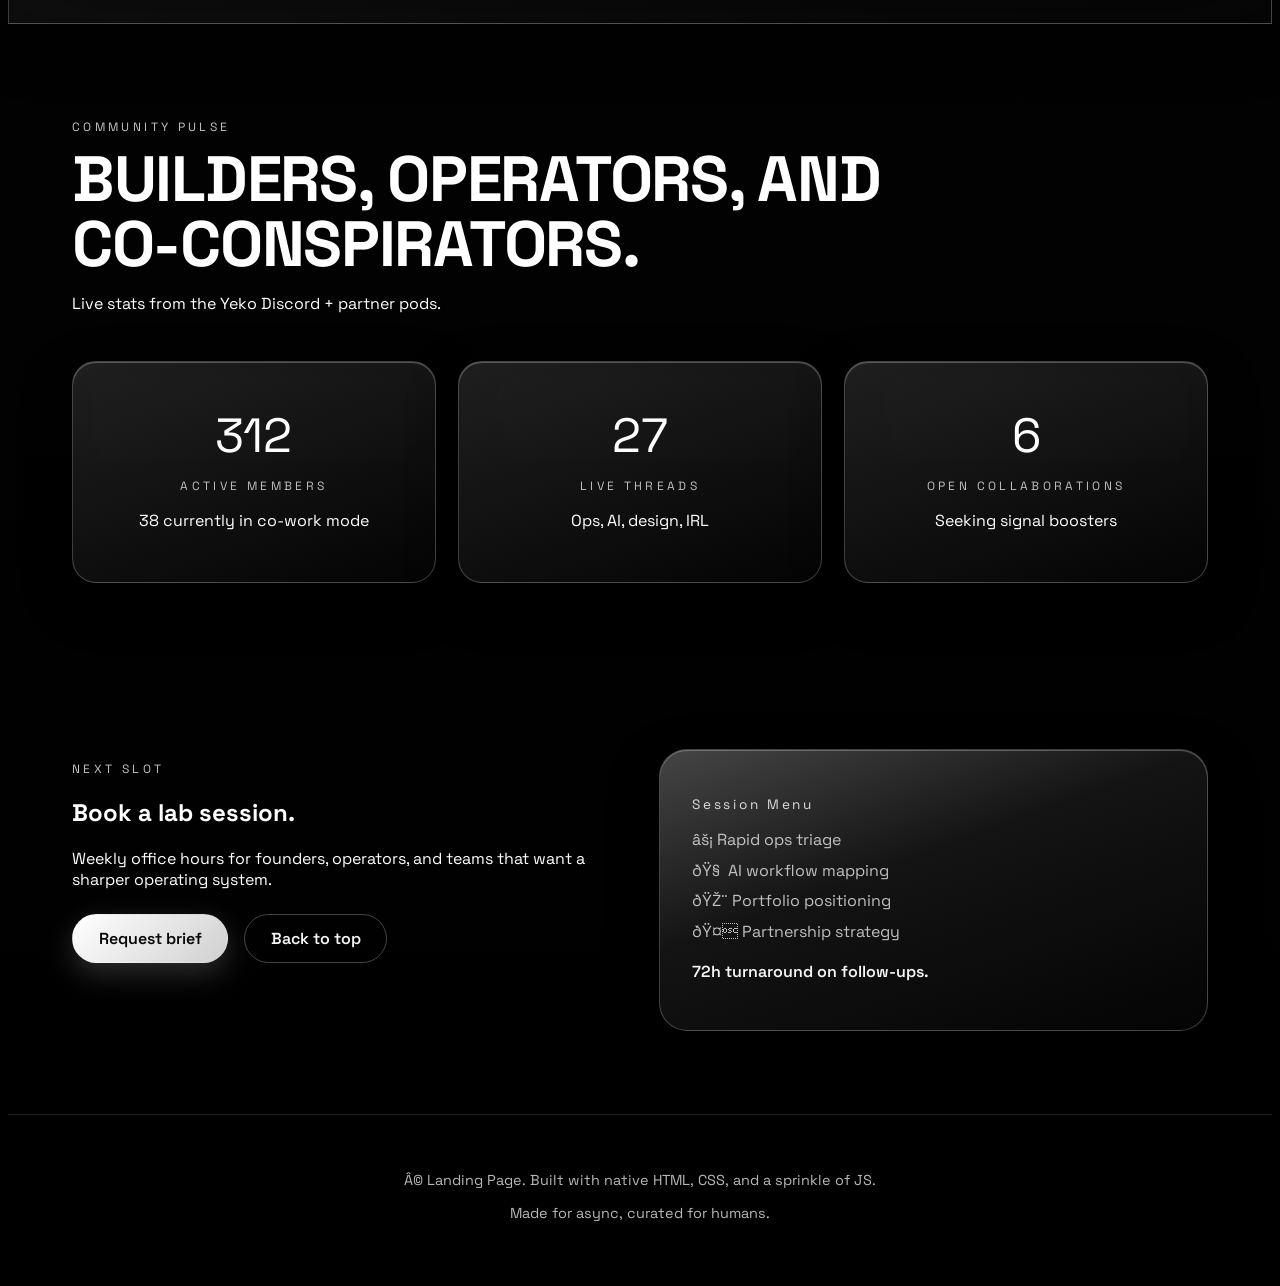
==== commit 558b18e2: "Remove subtitle text and add futuristic headline/section text animations" ====
--- a/web/yeko-site/index.html
+++ b/web/yeko-site/index.html
@@ -41,7 +41,7 @@
       <div class="hero__content">
         <div>
           <p class="tag">Portfolio + Playground</p>
-          <h1>
+          <h1 class="fx-title">
             Building elegant systems
             <span>that feel like future artifacts.</span>
           </h1>
@@ -79,7 +79,7 @@
       <section class="section" id="work">
         <div class="section__header">
           <p class="tag">Featured Case Studies</p>
-          <h2>Proof-of-work meets playful polish.</h2>
+          <h2 class="fx-section">Proof-of-work meets playful polish.</h2>
           <p>
             Hover / tap cards for live context, micro-interactions, and quick
             stats.
@@ -142,7 +142,7 @@
       <section class="section section--alt" id="knowledge">
         <div class="section__header">
             <p class="tag">Knowledge Vault</p>
-            <h2>Living playbooks and field notes.</h2>
+            <h2 class="fx-section">Living playbooks and field notes.</h2>
             <p>Indexed, versioned, and open to collaborators.</p>
         </div>
         <div class="timeline">
@@ -170,7 +170,7 @@
       <section class="section" id="community">
         <div class="section__header">
           <p class="tag">Community Pulse</p>
-          <h2>Builders, operators, and co-conspirators.</h2>
+          <h2 class="fx-section">Builders, operators, and co-conspirators.</h2>
           <p>Live stats from the Yeko Discord + partner pods.</p>
         </div>
         <div class="community-grid">
@@ -196,7 +196,7 @@
         <div class="cta">
           <div>
             <p class="tag">Next Slot</p>
-            <h2>Book a lab session.</h2>
+            <h2 class="fx-section">Book a lab session.</h2>
             <p>
               Weekly office hours for founders, operators, and teams that want a
               sharper operating system.
@@ -236,3 +236,4 @@
 
 
 
+
--- a/web/yeko-site/styles.css
+++ b/web/yeko-site/styles.css
@@ -807,3 +807,44 @@
 
 .chip{display:inline-flex;align-items:center;justify-content:center;text-decoration:none}
 
+
+/* Futuristic text animations */
+.logo__subtitle{min-height:1.1rem}
+.fx-title{
+  position:relative;
+  animation: titlePulse 5.5s ease-in-out infinite;
+}
+.fx-title::after{
+  content:"";
+  position:absolute;
+  left:0; right:0; bottom:-8px;
+  height:1px;
+  background: linear-gradient(90deg, transparent, rgba(255,255,255,.55), transparent);
+  animation: sweepLine 3.6s ease-in-out infinite;
+}
+
+.fx-section{
+  position:relative;
+  animation: sectionGlow 6.2s ease-in-out infinite;
+}
+
+@keyframes titlePulse {
+  0%,100% { text-shadow: 0 0 0 rgba(255,255,255,0); transform: translateY(0); }
+  45% { text-shadow: 0 0 18px rgba(255,255,255,.18), 0 0 40px rgba(255,255,255,.08); transform: translateY(-1px); }
+  55% { text-shadow: 0 0 8px rgba(255,255,255,.14); }
+}
+
+@keyframes sweepLine {
+  0%,100% { opacity:.2; transform: scaleX(.55); }
+  50% { opacity:.95; transform: scaleX(1); }
+}
+
+@keyframes sectionGlow {
+  0%,100% { opacity:.92; letter-spacing: -0.01em; }
+  50% { opacity:1; letter-spacing: 0; text-shadow: 0 0 12px rgba(255,255,255,.12); }
+}
+
+@media (prefers-reduced-motion: reduce){
+  .fx-title,.fx-section{animation:none !important}
+  .fx-title::after{animation:none !important}
+}
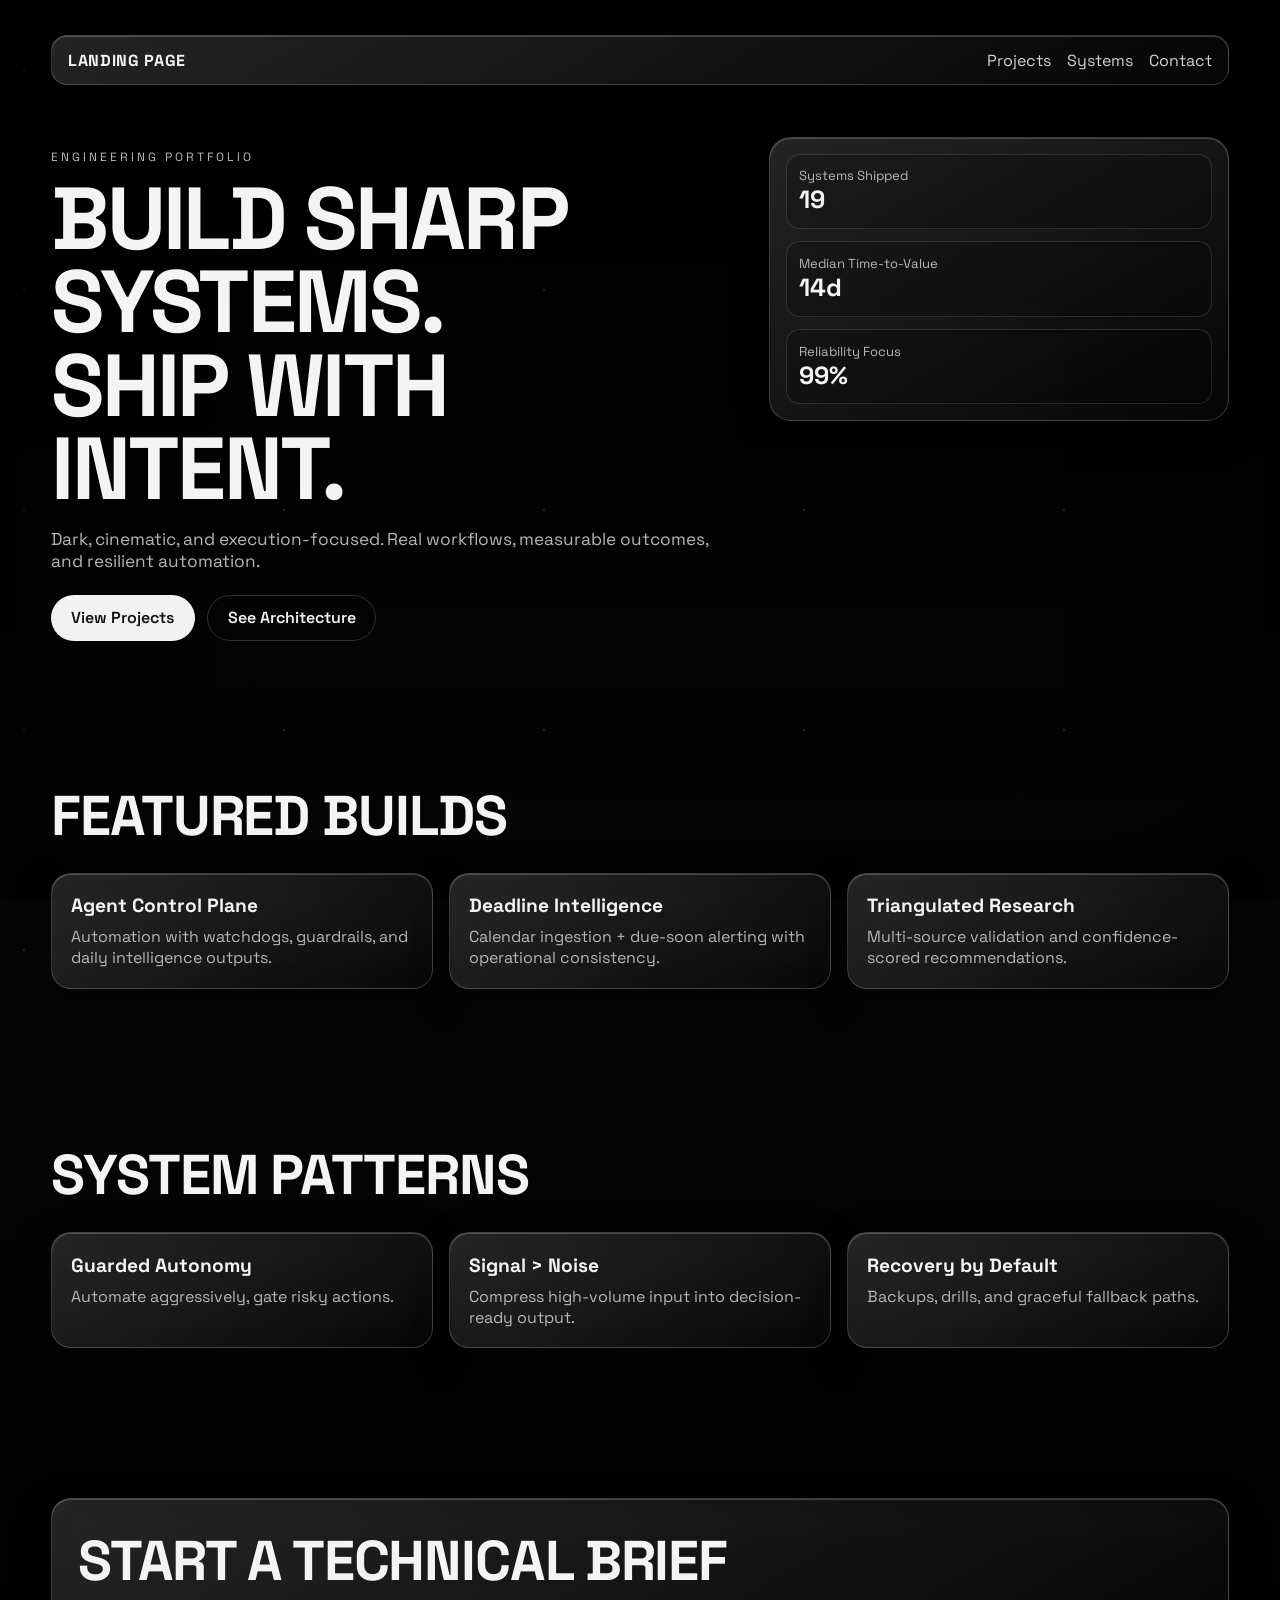
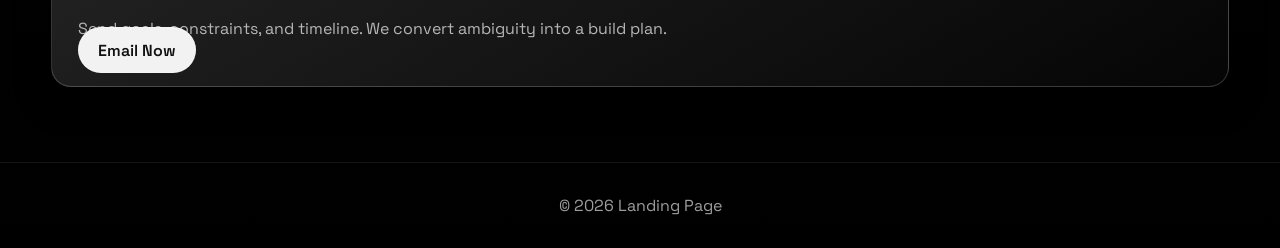
==== commit 54f362fa: "Remodel landing page from video-inspired style: cinematic dark UI, moving starfield, balanced glass " ====
--- a/web/yeko-site/index.html
+++ b/web/yeko-site/index.html
@@ -1,239 +1,86 @@
 ﻿<!DOCTYPE html>
 <html lang="en">
-  <head>
-    <meta charset="UTF-8" />
-    <meta name="viewport" content="width=device-width, initial-scale=1" />
-    <title>Landing Page</title>
-    <link rel="preconnect" href="https://fonts.googleapis.com" />
-    <link rel="preconnect" href="https://fonts.gstatic.com" crossorigin />
-    <link
-      href="https://fonts.googleapis.com/css2?family=Space+Grotesk:wght@400;500;600;700&display=swap"
-      rel="stylesheet"
-    />
-    <link rel="stylesheet" href="styles.css" />
-  </head>
-  <body>
-    <div class="ambient">
-      <span class="orb orb--one"></span>
-      <span class="orb orb--two"></span>
-      <span class="orb orb--three"></span>
-    </div>
+<head>
+  <meta charset="UTF-8" />
+  <meta name="viewport" content="width=device-width, initial-scale=1.0" />
+  <title>Landing Page</title>
+  <link rel="preconnect" href="https://fonts.googleapis.com">
+  <link rel="preconnect" href="https://fonts.gstatic.com" crossorigin>
+  <link href="https://fonts.googleapis.com/css2?family=Space+Grotesk:wght@400;500;600;700&display=swap" rel="stylesheet">
+  <link rel="stylesheet" href="styles.css" />
+</head>
+<body>
+  <div class="bg-stars" aria-hidden="true"></div>
+  <div class="bg-stars layer2" aria-hidden="true"></div>
+  <div class="bg-vignette" aria-hidden="true"></div>
 
-    <div class="noise"></div>
+  <header class="hero" id="top">
+    <nav class="nav glass">
+      <div class="brand">Landing Page</div>
+      <div class="nav-links">
+        <a href="#projects">Projects</a>
+        <a href="#systems">Systems</a>
+        <a href="#contact">Contact</a>
+      </div>
+    </nav>
 
-    <header class="hero" id="top">
-      <nav class="nav">
-        <div class="logo">
-          
-          <div>
-            <p class="logo__title">Landing Page</p>
-            <p class="logo__subtitle">Systems â€¢ Strategy â€¢ Story</p>
-          </div>
-        </div>
-        <div class="nav__links">
-          <a href="#work">Work</a>
-          <a href="#knowledge">Knowledge</a>
-          <a href="#community">Community</a>
-          <a href="#contact" class="pill">Contact</a>
-        </div>
-      </nav>
-
-      <div class="hero__content">
-        <div>
-          <p class="tag">Portfolio + Playground</p>
-          <h1 class="fx-title">
-            Building elegant systems
-            <span>that feel like future artifacts.</span>
-          </h1>
-          <p class="lede">
-            Curated experiments, client work, and community drop-ins from Yeko.
-            Crafted with intent, documented with care, and always a little bit
-            ahead of schedule.
-          </p>
-          <div class="hero__actions">
-            <a class="btn primary" href="#work">See the builds</a>
-            <a class="btn ghost" href="#knowledge">Download dossier</a>
-          </div>
-        </div>
-        <div class="hero__metrics">
-          <div class="metric-card">
-            <p class="metric-card__label">Deployments</p>
-            <p class="metric-card__value">48</p>
-            <p class="metric-card__hint">Full-stack launches since 2021</p>
-          </div>
-          <div class="metric-card">
-            <p class="metric-card__label">Communities Activated</p>
-            <p class="metric-card__value">12</p>
-            <p class="metric-card__hint">Across Discord, Slack, on-site</p>
-          </div>
-          <div class="metric-card">
-            <p class="metric-card__label">Avg. ROI</p>
-            <p class="metric-card__value">327%</p>
-            <p class="metric-card__hint">Measured within 60 days</p>
-          </div>
+    <div class="hero-grid">
+      <div>
+        <p class="eyebrow spawn">ENGINEERING PORTFOLIO</p>
+        <h1 class="headline spawn">Build sharp systems.<br/>Ship with intent.</h1>
+        <p class="sub spawn">Dark, cinematic, and execution-focused. Real workflows, measurable outcomes, and resilient automation.</p>
+        <div class="actions spawn">
+          <a class="btn btn-primary" href="#projects">View Projects</a>
+          <a class="btn btn-ghost" href="#systems">See Architecture</a>
         </div>
       </div>
-    </header>
+      <div class="glass metrics spawn">
+        <div class="metric"><span>Systems Shipped</span><strong>19</strong></div>
+        <div class="metric"><span>Median Time-to-Value</span><strong>14d</strong></div>
+        <div class="metric"><span>Reliability Focus</span><strong>99%</strong></div>
+      </div>
+    </div>
+  </header>
 
-    <main>
-      <section class="section" id="work">
-        <div class="section__header">
-          <p class="tag">Featured Case Studies</p>
-          <h2 class="fx-section">Proof-of-work meets playful polish.</h2>
-          <p>
-            Hover / tap cards for live context, micro-interactions, and quick
-            stats.
-          </p>
-        </div>
-        <div class="case-grid">
-          <article class="case" data-tilt>
-            <div class="case__meta">
-              <p class="case__tag">AI Ops</p>
-              <p class="case__year">2025</p>
-            </div>
-            <h3>Autonomous Support Desk</h3>
-            <p>
-              Designed workflows + guardrails for an LLM-first support org,
-              trimming response time from 9h â†’ 46m.
-            </p>
-            <ul>
-              <li>LLM orchestration + fallback</li>
-              <li>Escalation map</li>
-              <li>Real-time telemetry wall</li>
-            </ul>
-          </article>
+  <main>
+    <section id="projects" class="section">
+      <h2 class="section-title spawn">Featured Builds</h2>
+      <div class="cards">
+        <article class="glass card">
+          <h3>Agent Control Plane</h3>
+          <p>Automation with watchdogs, guardrails, and daily intelligence outputs.</p>
+        </article>
+        <article class="glass card">
+          <h3>Deadline Intelligence</h3>
+          <p>Calendar ingestion + due-soon alerting with operational consistency.</p>
+        </article>
+        <article class="glass card">
+          <h3>Triangulated Research</h3>
+          <p>Multi-source validation and confidence-scored recommendations.</p>
+        </article>
+      </div>
+    </section>
 
-          <article class="case" data-tilt>
-            <div class="case__meta">
-              <p class="case__tag">Community</p>
-              <p class="case__year">2024</p>
-            </div>
-            <h3>Creator Portfolio HUB</h3>
-            <p>
-              Built a self-serve showcase with programmable prompts, unlocking a
-              4Ã— increase in inbound demos.
-            </p>
-            <ul>
-              <li>Composable CMS</li>
-              <li>WebGL hero motion</li>
-              <li>Discord role sync</li>
-            </ul>
-          </article>
+    <section id="systems" class="section">
+      <h2 class="section-title spawn">System Patterns</h2>
+      <div class="cards">
+        <article class="glass card"><h3>Guarded Autonomy</h3><p>Automate aggressively, gate risky actions.</p></article>
+        <article class="glass card"><h3>Signal > Noise</h3><p>Compress high-volume input into decision-ready output.</p></article>
+        <article class="glass card"><h3>Recovery by Default</h3><p>Backups, drills, and graceful fallback paths.</p></article>
+      </div>
+    </section>
 
-          <article class="case" data-tilt>
-            <div class="case__meta">
-              <p class="case__tag">Product</p>
-              <p class="case__year">2023</p>
-            </div>
-            <h3>Spatial Strategy Desk</h3>
-            <p>
-              Immersive analytics environment for a logistics team, with
-              multi-surface interaction + haptics.
-            </p>
-            <ul>
-              <li>Canvas orchestrations</li>
-              <li>BLE beacon mapping</li>
-              <li>Executive-ready reporting</li>
-            </ul>
-          </article>
-        </div>
-      </section>
+    <section id="contact" class="section cta">
+      <div class="glass card wide">
+        <h2 class="section-title spawn">Start a Technical Brief</h2>
+        <p>Send goals, constraints, and timeline. We convert ambiguity into a build plan.</p>
+        <a class="btn btn-primary" href="mailto:coculbert@icloud.com">Email Now</a>
+      </div>
+    </section>
+  </main>
 
-      <section class="section section--alt" id="knowledge">
-        <div class="section__header">
-            <p class="tag">Knowledge Vault</p>
-            <h2 class="fx-section">Living playbooks and field notes.</h2>
-            <p>Indexed, versioned, and open to collaborators.</p>
-        </div>
-        <div class="timeline">
-          <article class="timeline__item">
-            <p class="timeline__label">Latest Drop</p>
-            <h3>Signal Choreography 101</h3>
-            <p>How to orchestrate multi-agent comms without burning trust.</p>
-            <button class="chip">Read excerpt</button>
-          </article>
-          <article class="timeline__item">
-            <p class="timeline__label">Playbook</p>
-            <h3>Zero-Noise Community Launch</h3>
-            <p>Template + automation pack for spinning up curated spaces.</p>
-            <button class="chip">Download kit</button>
-          </article>
-          <article class="timeline__item">
-            <p class="timeline__label">Notebook</p>
-            <h3>LLM QA Stress Tests</h3>
-            <p>Benchmarks, failure libraries, and recovery patterns.</p>
-            <button class="chip">View results</button>
-          </article>
-        </div>
-      </section>
+  <footer class="footer">© <span id="year"></span> Landing Page</footer>
 
-      <section class="section" id="community">
-        <div class="section__header">
-          <p class="tag">Community Pulse</p>
-          <h2 class="fx-section">Builders, operators, and co-conspirators.</h2>
-          <p>Live stats from the Yeko Discord + partner pods.</p>
-        </div>
-        <div class="community-grid">
-          <div class="community-card" data-spark>
-            <p class="community-card__value">312</p>
-            <p class="community-card__label">Active Members</p>
-            <p class="community-card__hint">38 currently in co-work mode</p>
-          </div>
-          <div class="community-card" data-spark>
-            <p class="community-card__value">27</p>
-            <p class="community-card__label">Live Threads</p>
-            <p class="community-card__hint">Ops, AI, design, IRL</p>
-          </div>
-          <div class="community-card" data-spark>
-            <p class="community-card__value">6</p>
-            <p class="community-card__label">Open Collaborations</p>
-            <p class="community-card__hint">Seeking signal boosters</p>
-          </div>
-        </div>
-      </section>
-
-      <section class="section section--cta" id="contact">
-        <div class="cta">
-          <div>
-            <p class="tag">Next Slot</p>
-            <h2 class="fx-section">Book a lab session.</h2>
-            <p>
-              Weekly office hours for founders, operators, and teams that want a
-              sharper operating system.
-            </p>
-            <div class="hero__actions">
-              <a class="btn primary" href="#contact">Request brief</a>
-              <a class="btn ghost" href="#top">Back to top</a>
-            </div>
-          </div>
-          <div class="cta__card" data-tilt>
-            <p class="cta__title">Session Menu</p>
-            <ul>
-              <li>âš¡ Rapid ops triage</li>
-              <li>ðŸ§  AI workflow mapping</li>
-              <li>ðŸŽ¨ Portfolio positioning</li>
-              <li>ðŸ¤ Partnership strategy</li>
-            </ul>
-            <p class="cta__footer">72h turnaround on follow-ups.</p>
-          </div>
-        </div>
-      </section>
-    </main>
-
-    <footer class="footer">
-      <p>Â© <span id="year"></span> Landing Page. Built with native HTML, CSS, and a sprinkle of JS.</p>
-      <p>Made for async, curated for humans.</p>
-    </footer>
-
-    <script src="script.js"></script>
-  </body>
+  <script src="script.js"></script>
+</body>
 </html>
-
-
-
-
-
-
-
-
-
--- a/web/yeko-site/styles.css
+++ b/web/yeko-site/styles.css
@@ -1,850 +1,52 @@
-﻿:root {
-  font-family: "Space Grotesk", system-ui, -apple-system, BlinkMacSystemFont, "Segoe UI", sans-serif;
-  color-scheme: dark;
-  --bg: #050505;
-  --fg: #f2f2f2;
-  --muted: #b8b8b8;
-  --accent: #f0f0f0;
-  --accent-2: #d6d6d6;
-  --accent-3: #a9a9a9;
-  --glass: rgba(11, 13, 25, 0.9);
-  --border: rgba(255, 255, 255, 0.08);
+﻿:root{
+  --bg:#020202;
+  --fg:#f4f4f4;
+  --muted:#b6b6b6;
+  --glass:rgba(15,15,15,.34);
+  --stroke:rgba(255,255,255,.18);
+  --glow:rgba(255,255,255,.14);
 }
+*{box-sizing:border-box}
+body{margin:0;font-family:'Space Grotesk',system-ui;background:linear-gradient(180deg,#000,#050505 50%,#000);color:var(--fg);overflow-x:hidden}
 
-* {
-  box-sizing: border-box;
-}
+.bg-stars,.bg-stars.layer2{position:fixed;inset:-20%;pointer-events:none;z-index:0;background-repeat:repeat}
+.bg-stars{background-image:radial-gradient(2px 2px at 20px 30px,#fff,transparent 45%),radial-gradient(1.2px 1.2px at 120px 80px,#ddd,transparent 45%),radial-gradient(1.5px 1.5px at 220px 160px,#bbb,transparent 45%);background-size:260px 220px;opacity:.55;animation:driftA 60s linear infinite}
+.bg-stars.layer2{background-image:radial-gradient(1px 1px at 40px 50px,#fff,transparent 45%),radial-gradient(1.2px 1.2px at 180px 140px,#d2d2d2,transparent 45%);background-size:320px 260px;opacity:.38;animation:driftB 95s linear infinite}
+.bg-vignette{position:fixed;inset:0;pointer-events:none;z-index:0;box-shadow:inset 0 0 180px rgba(0,0,0,.8)}
+@keyframes driftA{to{transform:translate3d(-260px,-200px,0)}}
+@keyframes driftB{to{transform:translate3d(-320px,-230px,0)}}
 
-body {`n  margin: 0;`n  min-height: 100vh;`n  background: linear-gradient(180deg, #020202 0%, #0a0a0a 50%, #030303 100%);`n  color: var(--fg);`n  overflow-x: hidden;`n}
+.hero,.section,.footer{position:relative;z-index:1}
+.hero{padding:2.2rem clamp(1rem,4vw,4rem) 4rem}
+.nav{display:flex;justify-content:space-between;align-items:center;padding:.85rem 1rem;border-radius:16px}
+.brand{font-weight:700;letter-spacing:.04em;text-transform:uppercase}
+.nav-links{display:flex;gap:1rem}
+.nav-links a{color:var(--fg);text-decoration:none;opacity:.85}
+.hero-grid{margin-top:3.2rem;display:grid;grid-template-columns:1.2fr .8fr;gap:1.7rem;align-items:start}
+.eyebrow{letter-spacing:.25em;font-size:.75rem;color:var(--muted)}
+.headline{font-size:clamp(2.4rem,8vw,5.5rem);line-height:.95;margin:.6rem 0 1rem;text-transform:uppercase;letter-spacing:-.03em}
+.sub{max-width:62ch;color:var(--muted);font-size:1.08rem}
+.actions{display:flex;gap:.8rem;flex-wrap:wrap;margin-top:1.4rem}
+.btn{text-decoration:none;border-radius:999px;padding:.72rem 1.2rem;font-weight:600;border:1px solid var(--stroke)}
+.btn-primary{background:#f2f2f2;color:#111}
+.btn-ghost{color:#f4f4f4;background:transparent}
 
-a {
-  color: var(--fg);
-  text-decoration: none;
-}
+.glass{background:linear-gradient(150deg,rgba(255,255,255,.14),var(--glass));border:1px solid var(--stroke);backdrop-filter:blur(16px) saturate(1.08);-webkit-backdrop-filter:blur(16px) saturate(1.08);box-shadow:0 12px 36px rgba(0,0,0,.45), inset 0 1px 0 rgba(255,255,255,.2)}
+.metrics{padding:1rem;border-radius:22px;display:grid;gap:.75rem}
+.metric{padding:.8rem;border:1px solid rgba(255,255,255,.12);border-radius:14px;background:rgba(0,0,0,.2)}
+.metric span{display:block;color:var(--muted);font-size:.82rem}
+.metric strong{font-size:1.55rem}
 
-.ambient {
-  position: fixed;
-  inset: 0;
-  overflow: hidden;
-  pointer-events: none;
-  z-index: 0;
-}
+.section{padding:4.7rem clamp(1rem,4vw,4rem)}
+.section-title{font-size:clamp(1.8rem,4.8vw,3.5rem);text-transform:uppercase;letter-spacing:-.02em;margin:0 0 1.4rem}
+.cards{display:grid;grid-template-columns:repeat(3,minmax(0,1fr));gap:1rem}
+.card{padding:1.2rem;border-radius:20px}
+.card h3{margin:0 0 .5rem;font-size:1.2rem}
+.card p{margin:0;color:var(--muted)}
+.cta .wide{padding:1.6rem}
+.footer{padding:2rem;text-align:center;color:#9e9e9e;border-top:1px solid rgba(255,255,255,.08)}
 
-.orb {
-  position: absolute;
-  width: 420px;
-  height: 420px;
-  background: radial-gradient(circle, rgba(255,255,255,0.16), transparent 70%);
-  filter: blur(30px);
-  animation: float 18s ease-in-out infinite;
-}
+.spawn{opacity:0;transform:translateY(8px)}
+.spawn.in{opacity:1;transform:none;transition:all .55s cubic-bezier(.2,.8,.2,1)}
 
-.orb--one { top: -80px; left: -80px; }
-.orb--two { bottom: -120px; right: -60px; animation-duration: 22s; }
-.orb--three { top: 40%; right: 20%; animation-duration: 26s; background: radial-gradient(circle, rgba(255,255,255,0.12), transparent 70%); }
-
-@keyframes float {
-  0% { transform: translate3d(0, 0, 0); }
-  50% { transform: translate3d(30px, -20px, 0); }
-  100% { transform: translate3d(0, 0, 0); }
-}
-
-.noise {
-  position: fixed;
-  inset: 0;
-  background-image: url("data:image/svg+xml,%3Csvg xmlns='http://www.w3.org/2000/svg' width='300' height='300' viewBox='0 0 300 300'%3E%3Crect width='300' height='300' fill='rgba(0,0,0,0)'/%3E%3Ccircle cx='10' cy='10' r='1' fill='rgba(255,255,255,0.03)'/%3E%3C/svg%3E");
-  opacity: 0.4;
-  mix-blend-mode: screen;
-  pointer-events: none;
-  z-index: 0;
-}
-
-.hero {
-  position: relative;
-  z-index: 1;
-  padding: 2.5rem clamp(1.5rem, 5vw, 4rem) 4rem;
-}
-
-.nav {
-  display: flex;
-  justify-content: space-between;
-  align-items: center;
-  gap: 1rem;
-}
-
-.logo {
-  display: flex;
-  align-items: center;
-  gap: 1rem;
-}
-
-.logo__mark {
-  width: 48px;
-  height: 48px;
-  border-radius: 16px;
-  background: linear-gradient(135deg, var(--accent-2), var(--accent));
-  display: grid;
-  place-items: center;
-  font-weight: 700;
-}
-
-.logo__subtitle {
-  color: var(--muted);
-  margin: 0;
-  font-size: 0.85rem;
-}
-
-.nav__links {
-  display: flex;
-  gap: 1rem;
-  align-items: center;
-}
-
-.nav__links a {
-  font-weight: 500;
-  opacity: 0.85;
-}
-
-.nav__links .pill {
-  border: 1px solid var(--border);
-  padding: 0.4rem 1rem;
-  border-radius: 999px;
-  transition: border-color 0.3s;
-}
-
-.nav__links .pill:hover {
-  border-color: var(--accent);
-}
-
-.hero__content {
-  margin-top: 4rem;
-  display: grid;
-  grid-template-columns: repeat(auto-fit, minmax(280px, 1fr));
-  gap: 2rem;
-}
-
-.tag {
-  text-transform: uppercase;
-  letter-spacing: 0.2em;
-  font-size: 0.75rem;
-  color: var(--accent);
-}
-
-.hero h1 {
-  font-size: clamp(2.8rem, 6vw, 4.4rem);
-  line-height: 1.1;
-  margin: 0.8rem 0 1rem;
-}
-
-.hero h1 span {
-  color: var(--accent-2);
-}
-
-.lede {
-  color: var(--muted);
-  font-size: 1.1rem;
-  max-width: 52ch;
-}
-
-.hero__actions {
-  display: flex;
-  flex-wrap: wrap;
-  gap: 1rem;
-  margin-top: 1.5rem;
-}
-
-.btn {
-  display: inline-flex;
-  align-items: center;
-  justify-content: center;
-  padding: 0.8rem 1.6rem;
-  border-radius: 999px;
-  font-weight: 600;
-  border: 1px solid transparent;
-  cursor: pointer;
-  transition: transform 0.2s, box-shadow 0.2s;
-}
-
-.btn.primary {
-  background: linear-gradient(120deg, var(--accent-2), var(--accent));
-  color: #020205;
-  box-shadow: 0 15px 45px rgba(73, 255, 224, 0.25);
-}
-
-.btn.ghost {
-  border-color: var(--border);
-  color: var(--fg);
-}
-
-.btn:hover {
-  transform: translateY(-3px);
-}
-
-.metric-card {
-  background: rgba(7, 10, 20, 0.8);
-  border: 1px solid var(--border);
-  padding: 1.5rem;
-  border-radius: 22px;
-  backdrop-filter: blur(16px);
-  box-shadow: 0 20px 60px rgba(0, 0, 0, 0.4);
-}
-
-.metric-card__label {
-  opacity: 0.7;
-  text-transform: uppercase;
-  font-size: 0.75rem;
-  letter-spacing: 0.2em;
-}
-
-.metric-card__value {
-  font-size: 2.8rem;
-  margin: 0.5rem 0;
-}
-
-.metric-card__hint {
-  color: var(--muted);
-  font-size: 0.9rem;
-}
-
-main {
-  position: relative;
-  z-index: 1;
-}
-
-.section {
-  padding: 4rem clamp(1.5rem, 5vw, 4rem);
-}
-
-.section--alt {
-  background: rgba(4, 6, 12, 0.7);
-}
-
-.section__header {
-  max-width: 720px;
-  margin-bottom: 2.5rem;
-}
-
-.section__header h2 {
-  font-size: clamp(2rem, 4vw, 3rem);
-  margin: 0.4rem 0 0.6rem;
-}
-
-.case-grid {
-  display: grid;
-  grid-template-columns: repeat(auto-fit, minmax(280px, 1fr));
-  gap: 1.5rem;
-}
-
-.case {
-  padding: 1.75rem;
-  border-radius: 26px;
-  background: rgba(10, 14, 25, 0.8);
-  border: 1px solid var(--border);
-  min-height: 340px;
-  display: flex;
-  flex-direction: column;
-  gap: 0.9rem;
-  transition: transform 0.4s ease, border-color 0.2s ease;
-  transform-style: preserve-3d;
-}
-
-.case:hover {
-  border-color: rgba(73, 255, 224, 0.4);
-  transform: translateY(-8px);
-}
-
-.case__meta {
-  display: flex;
-  justify-content: space-between;
-  font-size: 0.85rem;
-  color: var(--muted);
-}
-
-.case ul {
-  padding-left: 1.2rem;
-  margin: 0;
-  color: var(--muted);
-}
-
-.section--alt .timeline {
-  display: grid;
-  gap: 1.5rem;
-}
-
-.timeline__item {
-  padding: 1.5rem;
-  border-radius: 22px;
-  border: 1px solid var(--border);
-  background: rgba(8, 12, 22, 0.8);
-  box-shadow: inset 0 0 0 1px rgba(255, 255, 255, 0.02);
-}
-
-.timeline__label {
-  color: var(--accent-3);
-  font-size: 0.8rem;
-  letter-spacing: 0.2em;
-  text-transform: uppercase;
-}
-
-.chip {
-  margin-top: 1rem;
-  padding: 0.5rem 1.2rem;
-  border-radius: 999px;
-  border: none;
-  background: rgba(255, 255, 255, 0.08);
-  color: var(--fg);
-  font-weight: 600;
-  cursor: pointer;
-  transition: background 0.3s;
-}
-
-.chip:hover {
-  background: rgba(73, 255, 224, 0.2);
-}
-
-.community-grid {
-  display: grid;
-  grid-template-columns: repeat(auto-fit, minmax(220px, 1fr));
-  gap: 1.2rem;
-}
-
-.community-card {
-  padding: 2rem 1.5rem;
-  border-radius: 22px;
-  border: 1px solid var(--border);
-  background: rgba(5, 10, 20, 0.85);
-  text-align: center;
-  position: relative;
-  overflow: hidden;
-}
-
-.community-card::after {
-  content: "";
-  position: absolute;
-  inset: 1px;
-  border-radius: inherit;
-  background: radial-gradient(circle, rgba(73, 255, 224, 0.1), transparent 70%);
-  opacity: 0;
-  transition: opacity 0.4s;
-}
-
-.community-card:hover::after {
-  opacity: 1;
-}
-
-.community-card__value {
-  font-size: 3rem;
-  margin: 0.5rem 0;
-}
-
-.community-card__label {
-  text-transform: uppercase;
-  font-size: 0.75rem;
-  letter-spacing: 0.3em;
-  color: var(--muted);
-}
-
-.section--cta {
-  padding-bottom: 6rem;
-}
-
-.cta {
-  display: grid;
-  grid-template-columns: repeat(auto-fit, minmax(280px, 1fr));
-  gap: 2rem;
-  align-items: center;
-}
-
-.cta__card {
-  padding: 1.8rem;
-  border-radius: 26px;
-  border: 1px solid var(--border);
-  background: rgba(8, 12, 25, 0.85);
-}
-
-.cta__title {
-  font-size: 0.85rem;
-  letter-spacing: 0.2em;
-  color: var(--accent-2);
-}
-
-.cta__card ul {
-  list-style: none;
-  padding: 0;
-  margin: 1rem 0 0;
-  display: flex;
-  flex-direction: column;
-  gap: 0.6rem;
-  color: var(--muted);
-}
-
-.cta__footer {
-  margin-top: 1.2rem;
-  color: var(--fg);
-  font-weight: 600;
-}
-
-.footer {
-  text-align: center;
-  padding: 2rem;
-  color: var(--muted);
-  font-size: 0.9rem;
-  border-top: 1px solid rgba(255, 255, 255, 0.05);
-}
-
-[data-reveal] {
-  opacity: 0;
-  transform: translateY(20px);
-  transition: opacity 0.8s ease, transform 0.8s ease;
-}
-
-[data-reveal].is-visible {
-  opacity: 1;
-  transform: translateY(0);
-}
-
-@media (max-width: 720px) {
-  .nav__links {
-    flex-wrap: wrap;
-    justify-content: flex-end;
-  }
-
-  .hero {
-    padding-top: 1.5rem;
-  }
-
-  .hero__content {
-    margin-top: 2rem;
-  }
-
-  .case {
-    min-height: 0;
-  }
-}
-
-.metric-card,
-.case,
-.timeline__item,
-.community-card,
-.cta__card,
-.section--alt {
-  background: rgba(18,18,18,0.45) !important;
-  backdrop-filter: blur(14px) saturate(1.1);
-  -webkit-backdrop-filter: blur(14px) saturate(1.1);
-  border: 1px solid rgba(255, 255, 255, 0.14) !important;
-}
-
-/* === Space Theme Overrides === */
-.ambient::before,
-.ambient::after {
-  content: "";
-  position: absolute;
-  inset: -20%;
-  background-repeat: repeat;
-  pointer-events: none;
-}
-
-.ambient::before {
-  background-image:
-    radial-gradient(2px 2px at 20px 30px, rgba(255,255,255,0.9), transparent 45%),
-    radial-gradient(1.5px 1.5px at 120px 80px, rgba(173,216,255,0.85), transparent 45%),
-    radial-gradient(1.8px 1.8px at 240px 140px, rgba(255,220,255,0.8), transparent 45%);
-  background-size: 280px 220px;
-  animation: starDriftA 90s linear infinite;
-  opacity: 0.55;
-}
-
-.ambient::after {
-  background-image:
-    radial-gradient(1.2px 1.2px at 50px 60px, rgba(255,255,255,0.85), transparent 45%),
-    radial-gradient(1.4px 1.4px at 180px 130px, rgba(146,192,255,0.8), transparent 45%),
-    radial-gradient(1px 1px at 260px 40px, rgba(214,181,255,0.8), transparent 45%);
-  background-size: 320px 260px;
-  animation: starDriftB 140s linear infinite;
-  opacity: 0.45;
-}
-
-@keyframes starDriftA {
-  from { transform: translate3d(0, 0, 0); }
-  to { transform: translate3d(-220px, -140px, 0); }
-}
-
-@keyframes starDriftB {
-  from { transform: translate3d(0, 0, 0); }
-  to { transform: translate3d(-320px, -190px, 0); }
-}
-
-.metric-card,
-.case,
-.timeline__item,
-.community-card,
-.cta__card,
-.section--alt,
-.purpose-card,
-.discord-card {
-  background: rgba(18,18,18,0.45) !important;
-  border: 1px solid rgba(255, 255, 255, 0.14) !important;
-  backdrop-filter: blur(14px) saturate(1.1);
-  -webkit-backdrop-filter: blur(14px) saturate(1.1);
-}
-
-.logo__mark svg{width:100%;height:100%;display:block}
-
-
-.logo__mark img{width:100%;height:100%;object-fit:cover;display:block}
-
-
-/* stronger live-space + glass emphasis */
-.ambient::before{animation: starDriftA 55s linear infinite !important; opacity:.72 !important;}
-.ambient::after{animation: starDriftB 95s linear infinite !important; opacity:.62 !important;}
-.metric-card,.case,.timeline__item,.community-card,.cta__card,.section--alt,.purpose-card,.discord-card{
-  background: rgba(18,18,18,0.45) !important;
-  border: 1px solid rgba(255,255,255,0.18) !important;
-  backdrop-filter: blur(18px) saturate(1.2) !important;
-  -webkit-backdrop-filter: blur(18px) saturate(1.2) !important;
-}
-
-/* === Liquid Glass + Dark Moving Space Theme (override) === */
-:root{
-  --bg: #050505;
-  --glass-fill: rgba(18, 24, 42, 0.34);
-  --glass-stroke: rgba(255,255,255,0.22);
-  --glass-highlight: rgba(255,255,255,0.32);
-}
-
-body{
-  background:
-    radial-gradient(1200px 700px at 20% -10%, rgba(99,126,255,0.22), transparent 60%),
-    radial-gradient(1000px 700px at 85% 0%, rgba(171,120,255,0.14), transparent 60%),
-    linear-gradient(180deg, #03050c 0%, #060a16 45%, #03050d 100%) !important;
-}
-
-.ambient{
-  filter: saturate(1.15);
-}
-
-.ambient::before,
-.ambient::after{
-  content:"";
-  position:absolute;
-  inset:-25%;
-  pointer-events:none;
-  background-repeat:repeat;
-}
-
-.ambient::before{
-  background-image:
-    radial-gradient(2px 2px at 20px 30px, rgba(255,255,255,.92), transparent 45%),
-    radial-gradient(1.5px 1.5px at 110px 90px, rgba(162,201,255,.86), transparent 45%),
-    radial-gradient(1.8px 1.8px at 230px 150px, rgba(221,196,255,.85), transparent 45%);
-  background-size: 280px 220px;
-  animation: starfieldDriftA 58s linear infinite;
-  opacity:.62;
-}
-
-.ambient::after{
-  background-image:
-    radial-gradient(1.1px 1.1px at 60px 60px, rgba(255,255,255,.85), transparent 45%),
-    radial-gradient(1.5px 1.5px at 160px 120px, rgba(151,190,255,.8), transparent 45%),
-    radial-gradient(1px 1px at 260px 30px, rgba(224,201,255,.8), transparent 45%);
-  background-size: 340px 260px;
-  animation: starfieldDriftB 96s linear infinite;
-  opacity:.5;
-}
-
-@keyframes starfieldDriftA { from {transform:translate3d(0,0,0)} to {transform:translate3d(-280px,-180px,0)} }
-@keyframes starfieldDriftB { from {transform:translate3d(0,0,0)} to {transform:translate3d(-360px,-220px,0)} }
-
-/* stronger moving nebula orbs */
-.orb{filter: blur(36px) saturate(1.2) !important; opacity:.8}
-.orb--one{animation-duration: 22s !important}
-.orb--two{animation-duration: 30s !important}
-.orb--three{animation-duration: 38s !important}
-
-/* Liquid glass panels */
-.metric-card,
-.case,
-.timeline__item,
-.community-card,
-.cta__card,
-.section--alt,
-.purpose-card,
-.discord-card{
-  position: relative;
-  overflow: hidden;
-  background: linear-gradient(145deg, rgba(255,255,255,0.16), var(--glass-fill)) !important;
-  border: 1px solid var(--glass-stroke) !important;
-  box-shadow:
-    0 12px 40px rgba(0,0,0,.34),
-    inset 0 1px 0 rgba(255,255,255,.22),
-    inset 0 -1px 0 rgba(255,255,255,.06);
-  backdrop-filter: blur(18px) saturate(1.25) contrast(1.04);
-  -webkit-backdrop-filter: blur(18px) saturate(1.25) contrast(1.04);
-}
-
-.metric-card::before,
-.case::before,
-.timeline__item::before,
-.cta__card::before{
-  content:"";
-  position:absolute;
-  inset:0;
-  pointer-events:none;
-  background: linear-gradient(160deg, rgba(255,255,255,.34), rgba(255,255,255,0) 42%);
-  opacity:.5;
-}
-
-.logo__mark{
-  background: transparent !important;
-  border: 1px solid rgba(255,255,255,0.22) !important;
-  box-shadow: 0 10px 25px rgba(0,0,0,.32);
-}
-
-.logo__mark{display:none !important}
-
-
-
-/* ultra-dense starfield (monochrome) */
-.ambient::before,
-.ambient::after {
-  content:"";
-  position:absolute;
-  inset:-30%;
-  pointer-events:none;
-  background-repeat:repeat;
-}
-
-.ambient::before {
-  background-image:
-    radial-gradient(2px 2px at 18px 28px, rgba(255,255,255,.95), transparent 46%),
-    radial-gradient(1.6px 1.6px at 90px 74px, rgba(255,255,255,.9), transparent 46%),
-    radial-gradient(1.2px 1.2px at 170px 130px, rgba(255,255,255,.78), transparent 46%),
-    radial-gradient(1.8px 1.8px at 250px 200px, rgba(255,255,255,.82), transparent 46%);
-  background-size: 220px 180px;
-  animation: starDriftDenseA 42s linear infinite;
-  opacity:.78;
-}
-
-.ambient::after {
-  background-image:
-    radial-gradient(1px 1px at 40px 55px, rgba(255,255,255,.86), transparent 46%),
-    radial-gradient(1.3px 1.3px at 120px 100px, rgba(255,255,255,.8), transparent 46%),
-    radial-gradient(1.1px 1.1px at 210px 40px, rgba(255,255,255,.76), transparent 46%),
-    radial-gradient(1.4px 1.4px at 300px 150px, rgba(255,255,255,.72), transparent 46%);
-  background-size: 260px 210px;
-  animation: starDriftDenseB 64s linear infinite;
-  opacity:.62;
-}
-
-@keyframes starDriftDenseA { from { transform: translate3d(0,0,0);} to { transform: translate3d(-260px,-180px,0);} }
-@keyframes starDriftDenseB { from { transform: translate3d(0,0,0);} to { transform: translate3d(-320px,-220px,0);} }
-
-/* reduce panel separation from background */
-.metric-card,
-.case,
-.timeline__item,
-.community-card,
-.cta__card,
-.section--alt,
-.purpose-card,
-.discord-card {
-  background: rgba(10,10,10,0.26) !important;
-  border: 1px solid rgba(255,255,255,0.16) !important;
-  backdrop-filter: blur(16px) saturate(1.05) !important;
-  -webkit-backdrop-filter: blur(16px) saturate(1.05) !important;
-  box-shadow: 0 10px 32px rgba(0,0,0,.45) !important;
-}
-
-/* === Cinematic Neo-Landing Pass (inspired style) === */
-:root{
-  --fg:#f5f5f5;
-  --muted:#bfbfbf;
-  --accent:#ffffff;
-  --accent-2:#d9d9d9;
-  --accent-3:#9f9f9f;
-}
-
-body{
-  background:
-    radial-gradient(1200px 700px at 50% -20%, rgba(255,255,255,0.08), transparent 58%),
-    radial-gradient(900px 600px at 10% 120%, rgba(255,255,255,0.05), transparent 55%),
-    linear-gradient(180deg, #000000 0%, #050505 45%, #000000 100%) !important;
-}
-
-.noise{
-  opacity:.18 !important;
-  mix-blend-mode:soft-light !important;
-}
-
-.hero{
-  padding-top:3.2rem !important;
-  padding-bottom:5.2rem !important;
-}
-
-.hero h1{
-  font-size: clamp(3.2rem, 10vw, 7.2rem) !important;
-  line-height: .96 !important;
-  letter-spacing: -.03em;
-  text-transform: uppercase;
-  font-weight: 700;
-}
-
-.hero h1 span{
-  color:#f0f0f0 !important;
-  opacity:.92;
-}
-
-.lede{
-  font-size: clamp(1rem, 1.6vw, 1.25rem) !important;
-  color: var(--muted) !important;
-  max-width: 60ch !important;
-}
-
-.tag{
-  color:#e5e5e5 !important;
-  letter-spacing:.28em !important;
-  opacity:.85;
-}
-
-.nav{
-  border:1px solid rgba(255,255,255,.11);
-  border-radius:18px;
-  padding:.8rem 1rem;
-  backdrop-filter: blur(10px);
-  -webkit-backdrop-filter: blur(10px);
-  background: rgba(10,10,10,.32);
-}
-
-.logo__title{
-  margin:0;
-  font-weight:700;
-  text-transform: uppercase;
-  letter-spacing:.08em;
-}
-
-.logo__subtitle{
-  opacity:.8;
-}
-
-.btn.primary{
-  background: linear-gradient(135deg, #ffffff, #d0d0d0) !important;
-  color:#070707 !important;
-  box-shadow: 0 10px 30px rgba(255,255,255,.18) !important;
-}
-
-.btn.ghost{
-  border-color: rgba(255,255,255,.26) !important;
-}
-
-.metric-card,
-.case,
-.timeline__item,
-.community-card,
-.cta__card,
-.section--alt,
-.purpose-card,
-.discord-card{
-  background: linear-gradient(160deg, rgba(255,255,255,.12), rgba(12,12,12,.3)) !important;
-  border: 1px solid rgba(255,255,255,.22) !important;
-  backdrop-filter: blur(20px) saturate(1.08) !important;
-  -webkit-backdrop-filter: blur(20px) saturate(1.08) !important;
-  box-shadow: 0 18px 50px rgba(0,0,0,.45), inset 0 1px 0 rgba(255,255,255,.26) !important;
-}
-
-.case:hover,
-.metric-card:hover,
-.timeline__item:hover,
-.community-card:hover,
-.cta__card:hover{
-  transform: translateY(-6px) !important;
-  border-color: rgba(255,255,255,.35) !important;
-}
-
-.section__header h2{
-  font-size: clamp(2.4rem, 5vw, 4rem) !important;
-  text-transform: uppercase;
-  letter-spacing: -.02em;
-}
-
-.footer{
-  border-top:1px solid rgba(255,255,255,.12) !important;
-  color:#b8b8b8 !important;
-}
-
-/* === Proportion + Artistic Balance Pass === */
-.hero{padding: 3.2rem clamp(1.5rem, 5vw, 4.6rem) 5.2rem !important;}
-.hero__content{margin-top: 3.4rem !important;grid-template-columns: 1.08fr .92fr !important;gap: 2.4rem !important;align-items:start;}
-.section{padding: 5.2rem clamp(1.5rem, 5vw, 4.6rem) !important;}
-.section__header{max-width: 860px !important;margin-bottom: 2.9rem !important;}
-.section__header h2{line-height: 1.02 !important;}
-.case-grid{gap:1.7rem !important;}
-.case{padding:2rem !important;border-radius:28px !important;}
-.timeline{gap:1.7rem !important;}
-.timeline__item{padding:1.85rem !important;border-radius:24px !important;}
-.community-grid{gap:1.4rem !important;}
-.community-card{padding:2.2rem 1.7rem !important;border-radius:24px !important;}
-.cta{gap:2.4rem !important;align-items:start !important;}
-.cta__card{padding:2rem !important;border-radius:28px !important;}
-.footer{padding:2.6rem !important;}
-
-@media (max-width: 960px){
-  .hero__content{grid-template-columns:1fr !important;}
-}
-
-
-/* sharper monochrome, geometric sci-fi tone */
-.hero h1{
-  letter-spacing:-.04em !important;
-  text-transform:uppercase;
-}
-
-.tag,
-.timeline__label,
-.community-card__label,
-.metric-card__label{
-  letter-spacing:.28em !important;
-}
-
-.chip{display:inline-flex;align-items:center;justify-content:center;text-decoration:none}
-
-
-/* Futuristic text animations */
-.logo__subtitle{min-height:1.1rem}
-.fx-title{
-  position:relative;
-  animation: titlePulse 5.5s ease-in-out infinite;
-}
-.fx-title::after{
-  content:"";
-  position:absolute;
-  left:0; right:0; bottom:-8px;
-  height:1px;
-  background: linear-gradient(90deg, transparent, rgba(255,255,255,.55), transparent);
-  animation: sweepLine 3.6s ease-in-out infinite;
-}
-
-.fx-section{
-  position:relative;
-  animation: sectionGlow 6.2s ease-in-out infinite;
-}
-
-@keyframes titlePulse {
-  0%,100% { text-shadow: 0 0 0 rgba(255,255,255,0); transform: translateY(0); }
-  45% { text-shadow: 0 0 18px rgba(255,255,255,.18), 0 0 40px rgba(255,255,255,.08); transform: translateY(-1px); }
-  55% { text-shadow: 0 0 8px rgba(255,255,255,.14); }
-}
-
-@keyframes sweepLine {
-  0%,100% { opacity:.2; transform: scaleX(.55); }
-  50% { opacity:.95; transform: scaleX(1); }
-}
-
-@keyframes sectionGlow {
-  0%,100% { opacity:.92; letter-spacing: -0.01em; }
-  50% { opacity:1; letter-spacing: 0; text-shadow: 0 0 12px rgba(255,255,255,.12); }
-}
-
-@media (prefers-reduced-motion: reduce){
-  .fx-title,.fx-section{animation:none !important}
-  .fx-title::after{animation:none !important}
-}
+@media (max-width:980px){.hero-grid{grid-template-columns:1fr}.cards{grid-template-columns:1fr}}
